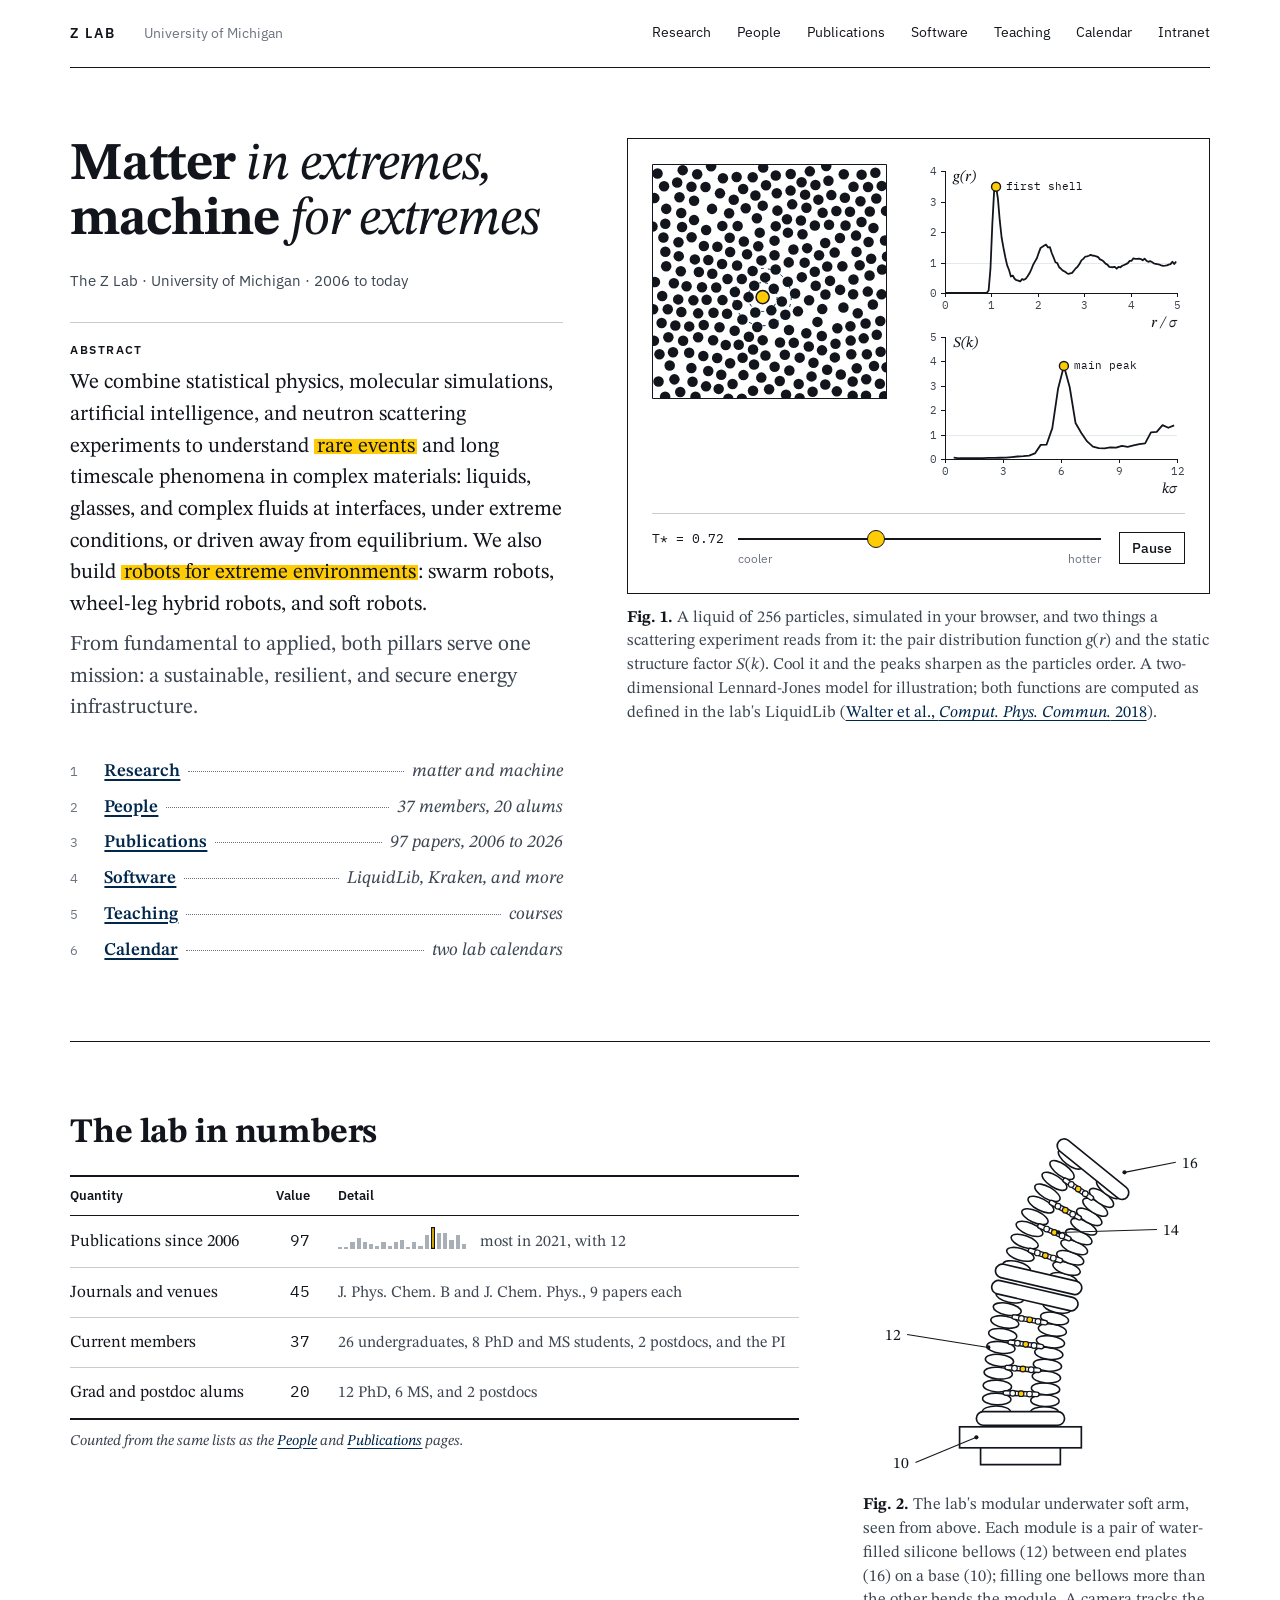
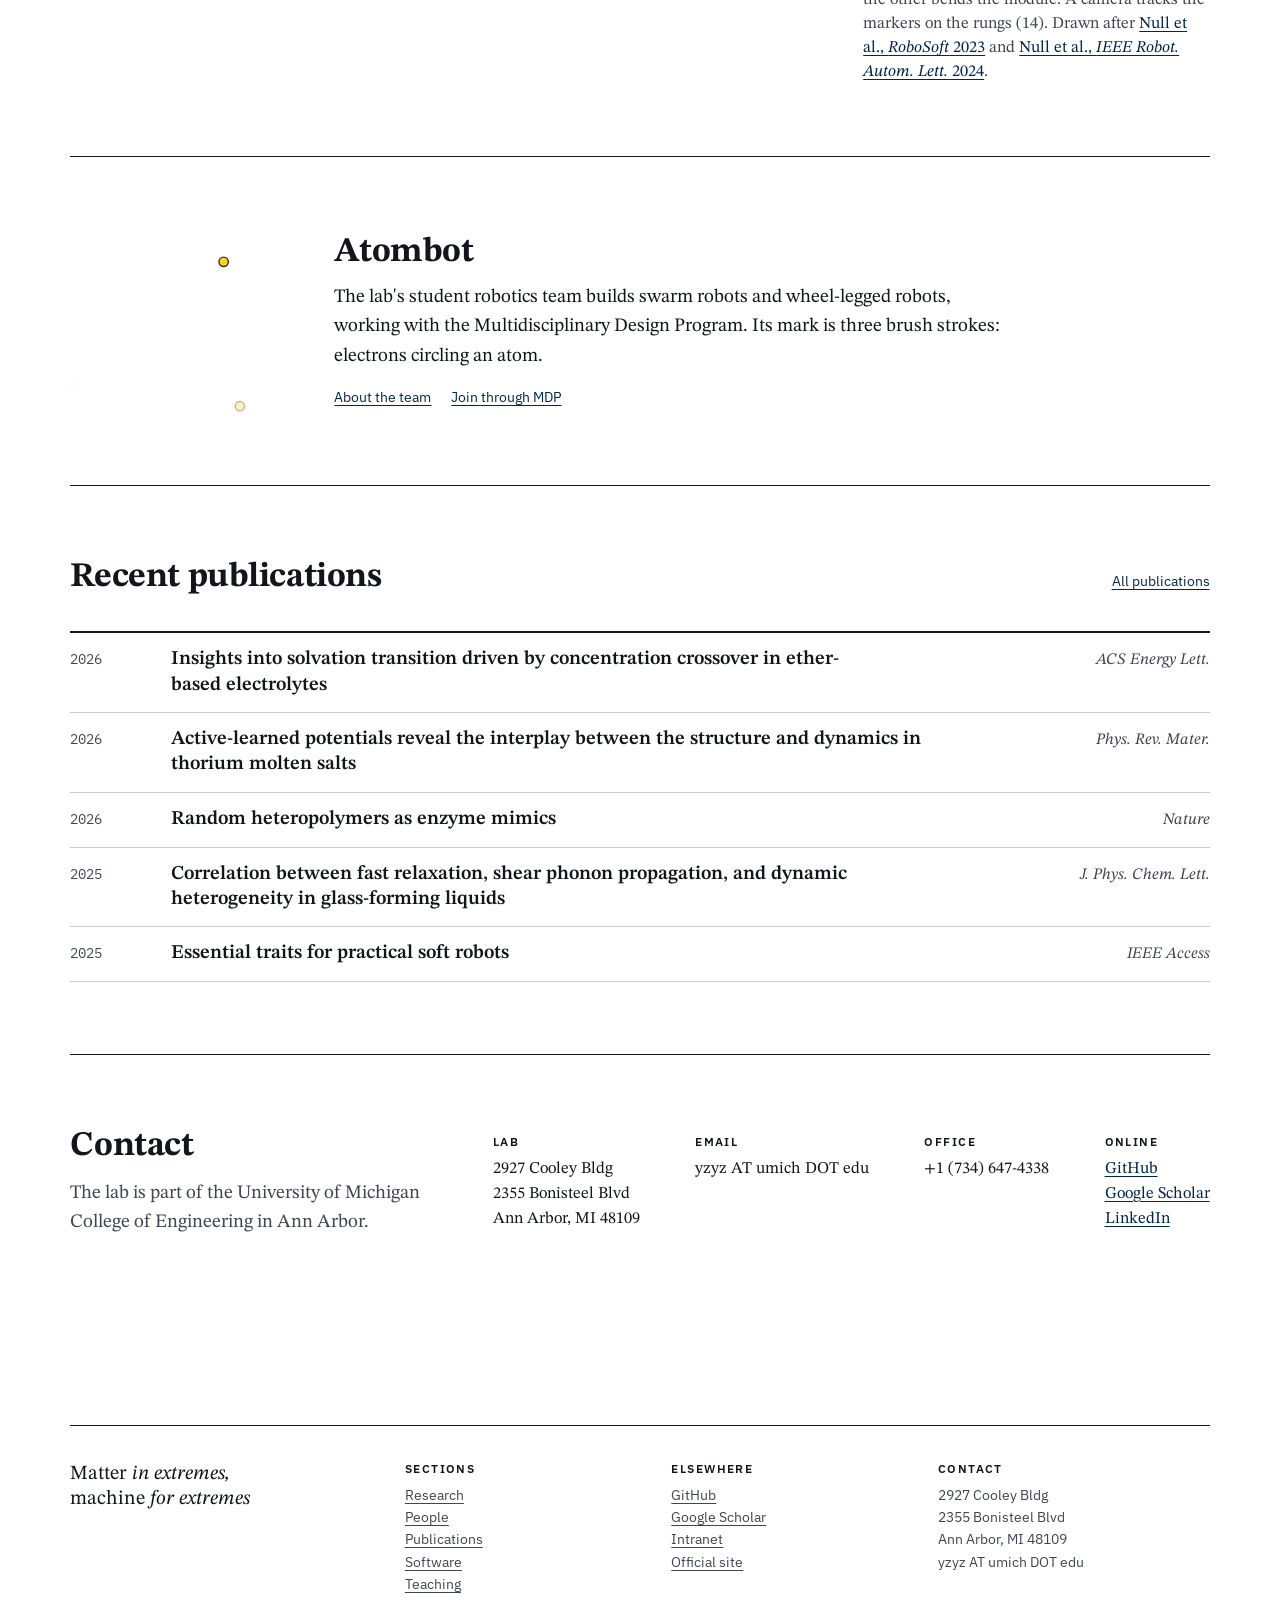
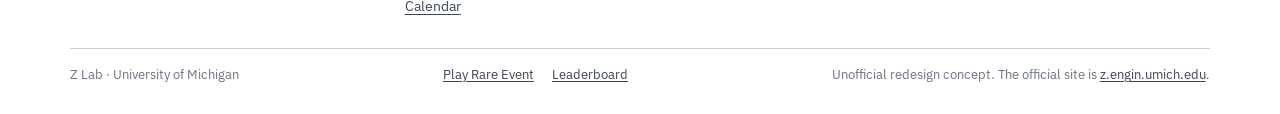
==== index.html @ d43e5973 "The Atombot mark paints itself in, on Home and in the Atombot section The mark is three brush stroke" ====
<!doctype html>
<html lang="en">
<head>
  <meta charset="utf-8">
  <meta name="viewport" content="width=device-width, initial-scale=1">
  <title>Z Lab | Matter and Machine | University of Michigan</title>
  <meta name="description" content="The Z Lab at the University of Michigan studies matter in extremes and builds machines for extremes: liquids, glasses, and complex fluids, neutron scattering, and robots for extreme environments.">
  <meta name="robots" content="noindex">
  <meta name="theme-color" content="#ffffff">
  <meta property="og:type" content="website">
  <meta property="og:title" content="Z Lab | Matter and Machine | University of Michigan">
  <meta property="og:description" content="The Z Lab at the University of Michigan studies matter in extremes and builds machines for extremes: liquids, glasses, and complex fluids, neutron scattering, and robots for extreme environments.">
  <link rel="icon" href="assets/img/favicon.svg" type="image/svg+xml">
  <link rel="preconnect" href="https://fonts.googleapis.com">
  <link rel="preconnect" href="https://fonts.gstatic.com" crossorigin>
  <link rel="stylesheet" href="https://fonts.googleapis.com/css2?family=IBM+Plex+Mono:wght@400;500&amp;family=IBM+Plex+Sans:wght@400;500;600&amp;family=STIX+Two+Text:ital,wght@0,400..700;1,400..700&amp;display=swap">
  <link rel="stylesheet" href="assets/css/style.css">
  <script src="assets/js/theme-init.js"></script>
</head>
<body>
  <a class="skip-link" href="#main">Skip to content</a>
  <header class="head" id="site-nav">
    <div class="sheet head-row">
      <a class="brand" href="index.html" aria-label="Z Lab home">Z LAB</a>
      <span class="head-org">University of Michigan</span>
      <button class="menu-toggle" type="button" aria-expanded="false" aria-controls="nav-links" aria-label="Open menu">Menu</button>
      <nav class="head-nav nav-links" id="nav-links" aria-label="Primary">
        <a href="research.html">Research</a>
        <a href="people.html">People</a>
        <a href="publications.html">Publications</a>
        <a href="code.html">Software</a>
        <a href="teaching.html">Teaching</a>
        <a href="calendar.html">Calendar</a>
        <a href="https://sites.google.com/view/zlabintranet/">Intranet</a>
      </nav>
    </div>
  </header>

  <main id="main">
    <div class="sheet front">
      <div class="front-text">
        <h1>Matter <i>in extremes,</i><br>machine <i>for extremes</i></h1>
        <p class="by">The Z Lab &middot; University of Michigan &middot; 2006 to today</p>
        <div class="abstract">
          <p class="label">Abstract</p>
          <p>We combine statistical physics, molecular simulations, artificial intelligence, and neutron scattering experiments to understand <mark>rare events</mark> and long timescale phenomena in complex materials: liquids, glasses, and complex fluids at interfaces, under extreme conditions, or driven away from equilibrium. We also build <mark>robots for extreme environments</mark>: swarm robots, wheel-leg hybrid robots, and soft robots.</p>
          <p class="abstract-more">From fundamental to applied, both pillars serve one mission: a sustainable, resilient, and secure energy infrastructure.</p>
        </div>
        <ol class="toc" aria-label="Sections">
          <li><span>1</span><a href="research.html">Research</a><i></i><em>matter and machine</em></li>
          <li><span>2</span><a href="people.html">People</a><i></i><em id="toc-people">the team</em></li>
          <li><span>3</span><a href="publications.html">Publications</a><i></i><em id="toc-pubs">2006 to today</em></li>
          <li><span>4</span><a href="code.html">Software</a><i></i><em>LiquidLib, Kraken, and more</em></li>
          <li><span>5</span><a href="teaching.html">Teaching</a><i></i><em>courses</em></li>
          <li><span>6</span><a href="calendar.html">Calendar</a><i></i><em>two lab calendars</em></li>
        </ol>
      </div>

      <figure class="front-fig" id="fig-liquid" data-liquid>
        <div class="plate">
          <canvas role="img" aria-label="A simulated liquid of 256 particles in a square box, beside two curves measured from it as it runs: the pair distribution function g(r), with a tall first peak near one particle diameter, and the static structure factor S(k), with its main peak near k sigma of 7."></canvas>
          <div class="fig-controls">
            <label class="range"><span data-temp-out>T* = 0.72</span><input type="range" data-temp min="0.25" max="1.5" step="0.01" value="0.72" aria-label="Temperature in reduced units"><span class="range-ends"><i>cooler</i><i>hotter</i></span></label>
            <button class="btn btn--small" type="button" data-play aria-pressed="true">Pause</button>
          </div>
        </div>
        <figcaption class="caption"><b>Fig. 1.</b> A liquid of 256 particles, simulated in your browser, and two things a scattering experiment reads from it: the pair distribution function <i>g</i>(<i>r</i>) and the static structure factor <i>S</i>(<i>k</i>). Cool it and the peaks sharpen as the particles order. A two-dimensional Lennard-Jones model for illustration; both functions are computed as defined in the lab's LiquidLib (<a href="https://doi.org/10.1016/j.cpc.2018.03.005">Walter et al., <cite>Comput. Phys. Commun.</cite> 2018</a>).</figcaption>
      </figure>
    </div>

    <section class="section sheet numbers" id="numbers">
      <div>
        <h2>The lab in numbers</h2>
        <table class="table">
          <thead><tr><th scope="col">Quantity</th><th scope="col" class="num">Value</th><th scope="col">Detail</th></tr></thead>
          <tbody id="numbers-body">
            <tr><td>Publications since 2006</td><td class="num">97</td><td></td></tr>
            <tr><td>Journals and venues</td><td class="num">45</td><td></td></tr>
            <tr><td>Current members</td><td class="num">37</td><td></td></tr>
            <tr><td>Grad and postdoc alums</td><td class="num">20</td><td></td></tr>
          </tbody>
        </table>
        <p class="table-note">Counted from the same lists as the <a href="people.html">People</a> and <a href="publications.html">Publications</a> pages.</p>
      </div>
      <figure>
        <svg class="drawing" viewBox="20 40 330 350" role="img" aria-label="Line drawing of a two-module soft robotic arm seen from above: a base plate, then two modules in line, each a pair of ridged bellows between end plates, joined by rungs that carry three small markers. The arm bends to the right."><rect x="112" y="338" width="116" height="20" fill="#fff" stroke="#12161c" stroke-width="1.6"/><path d="M132 358v16h76v-16" fill="none" stroke="#12161c" stroke-width="1.6"/><ellipse cx="147.1" cy="323.8" rx="13.5" ry="5.6" transform="rotate(0.7 147.1 323.8)" fill="#fff" stroke="#12161c" stroke-width="1.5"/><ellipse cx="147.4" cy="311.5" rx="13.5" ry="5.6" transform="rotate(2.0 147.4 311.5)" fill="#fff" stroke="#12161c" stroke-width="1.5"/><ellipse cx="148.0" cy="299.2" rx="13.5" ry="5.6" transform="rotate(3.3 148.0 299.2)" fill="#fff" stroke="#12161c" stroke-width="1.5"/><ellipse cx="148.8" cy="286.9" rx="13.5" ry="5.6" transform="rotate(4.6 148.8 286.9)" fill="#fff" stroke="#12161c" stroke-width="1.5"/><ellipse cx="150.0" cy="274.7" rx="13.5" ry="5.6" transform="rotate(5.9 150.0 274.7)" fill="#fff" stroke="#12161c" stroke-width="1.5"/><ellipse cx="151.4" cy="262.4" rx="13.5" ry="5.6" transform="rotate(7.2 151.4 262.4)" fill="#fff" stroke="#12161c" stroke-width="1.5"/><ellipse cx="153.1" cy="250.2" rx="13.5" ry="5.6" transform="rotate(8.5 153.1 250.2)" fill="#fff" stroke="#12161c" stroke-width="1.5"/><ellipse cx="155.1" cy="238.1" rx="13.5" ry="5.6" transform="rotate(9.8 155.1 238.1)" fill="#fff" stroke="#12161c" stroke-width="1.5"/><ellipse cx="157.4" cy="225.9" rx="13.5" ry="5.6" transform="rotate(11.1 157.4 225.9)" fill="#fff" stroke="#12161c" stroke-width="1.5"/><ellipse cx="159.9" cy="213.9" rx="13.5" ry="5.6" transform="rotate(12.4 159.9 213.9)" fill="#fff" stroke="#12161c" stroke-width="1.5"/><ellipse cx="193.0" cy="324.4" rx="13.5" ry="5.6" transform="rotate(0.7 193.0 324.4)" fill="#fff" stroke="#12161c" stroke-width="1.5"/><ellipse cx="193.3" cy="313.1" rx="13.5" ry="5.6" transform="rotate(2.0 193.3 313.1)" fill="#fff" stroke="#12161c" stroke-width="1.5"/><ellipse cx="193.9" cy="301.8" rx="13.5" ry="5.6" transform="rotate(3.3 193.9 301.8)" fill="#fff" stroke="#12161c" stroke-width="1.5"/><ellipse cx="194.7" cy="290.6" rx="13.5" ry="5.6" transform="rotate(4.6 194.7 290.6)" fill="#fff" stroke="#12161c" stroke-width="1.5"/><ellipse cx="195.7" cy="279.3" rx="13.5" ry="5.6" transform="rotate(5.9 195.7 279.3)" fill="#fff" stroke="#12161c" stroke-width="1.5"/><ellipse cx="197.0" cy="268.1" rx="13.5" ry="5.6" transform="rotate(7.2 197.0 268.1)" fill="#fff" stroke="#12161c" stroke-width="1.5"/><ellipse cx="198.6" cy="257.0" rx="13.5" ry="5.6" transform="rotate(8.5 198.6 257.0)" fill="#fff" stroke="#12161c" stroke-width="1.5"/><ellipse cx="200.4" cy="245.8" rx="13.5" ry="5.6" transform="rotate(9.8 200.4 245.8)" fill="#fff" stroke="#12161c" stroke-width="1.5"/><ellipse cx="202.5" cy="234.8" rx="13.5" ry="5.6" transform="rotate(11.1 202.5 234.8)" fill="#fff" stroke="#12161c" stroke-width="1.5"/><ellipse cx="204.8" cy="223.7" rx="13.5" ry="5.6" transform="rotate(12.4 204.8 223.7)" fill="#fff" stroke="#12161c" stroke-width="1.5"/><path d="M155.6 305.7L185.6 307.1" stroke="#12161c" stroke-width="5.5" stroke-linecap="round"/><path d="M155.6 305.7L185.6 307.1" stroke="#fff" stroke-width="2.9" stroke-linecap="round"/><circle cx="162.6" cy="306.0" r="2.7" fill="#fff" stroke="#12161c" stroke-width="1.1"/><circle cx="170.6" cy="306.4" r="2.7" fill="#ffcb05" stroke="#12161c" stroke-width="1.1"/><circle cx="178.6" cy="306.8" r="2.7" fill="#fff" stroke="#12161c" stroke-width="1.1"/><path d="M157.3 281.5L187.2 284.2" stroke="#12161c" stroke-width="5.5" stroke-linecap="round"/><path d="M157.3 281.5L187.2 284.2" stroke="#fff" stroke-width="2.9" stroke-linecap="round"/><circle cx="164.3" cy="282.1" r="2.7" fill="#fff" stroke="#12161c" stroke-width="1.1"/><circle cx="172.3" cy="282.9" r="2.7" fill="#ffcb05" stroke="#12161c" stroke-width="1.1"/><circle cx="180.2" cy="283.6" r="2.7" fill="#fff" stroke="#12161c" stroke-width="1.1"/><path d="M160.2 257.4L189.9 261.5" stroke="#12161c" stroke-width="5.5" stroke-linecap="round"/><path d="M160.2 257.4L189.9 261.5" stroke="#fff" stroke-width="2.9" stroke-linecap="round"/><circle cx="167.1" cy="258.3" r="2.7" fill="#fff" stroke="#12161c" stroke-width="1.1"/><circle cx="175.0" cy="259.4" r="2.7" fill="#ffcb05" stroke="#12161c" stroke-width="1.1"/><circle cx="182.9" cy="260.5" r="2.7" fill="#fff" stroke="#12161c" stroke-width="1.1"/><path d="M164.1 233.4L193.6 238.8" stroke="#12161c" stroke-width="5.5" stroke-linecap="round"/><path d="M164.1 233.4L193.6 238.8" stroke="#fff" stroke-width="2.9" stroke-linecap="round"/><circle cx="170.9" cy="234.7" r="2.7" fill="#fff" stroke="#12161c" stroke-width="1.1"/><circle cx="178.8" cy="236.1" r="2.7" fill="#ffcb05" stroke="#12161c" stroke-width="1.1"/><circle cx="186.7" cy="237.6" r="2.7" fill="#fff" stroke="#12161c" stroke-width="1.1"/><rect x="128.0" y="323.5" width="84" height="13" rx="6.5" transform="rotate(0.0 170.0 330.0)" fill="#fff" stroke="#12161c" stroke-width="1.6"/><rect x="141.7" y="206.5" width="84" height="13" rx="6.5" transform="rotate(13.0 183.7 213.0)" fill="#fff" stroke="#12161c" stroke-width="1.6"/><ellipse cx="166.4" cy="186.1" rx="13.5" ry="5.6" transform="rotate(14.3 166.4 186.1)" fill="#fff" stroke="#12161c" stroke-width="1.5"/><ellipse cx="169.9" cy="173.7" rx="13.5" ry="5.6" transform="rotate(16.9 169.9 173.7)" fill="#fff" stroke="#12161c" stroke-width="1.5"/><ellipse cx="174.0" cy="161.5" rx="13.5" ry="5.6" transform="rotate(19.5 174.0 161.5)" fill="#fff" stroke="#12161c" stroke-width="1.5"/><ellipse cx="178.6" cy="149.5" rx="13.5" ry="5.6" transform="rotate(22.1 178.6 149.5)" fill="#fff" stroke="#12161c" stroke-width="1.5"/><ellipse cx="183.8" cy="137.8" rx="13.5" ry="5.6" transform="rotate(24.7 183.8 137.8)" fill="#fff" stroke="#12161c" stroke-width="1.5"/><ellipse cx="189.5" cy="126.3" rx="13.5" ry="5.6" transform="rotate(27.3 189.5 126.3)" fill="#fff" stroke="#12161c" stroke-width="1.5"/><ellipse cx="195.7" cy="115.0" rx="13.5" ry="5.6" transform="rotate(29.9 195.7 115.0)" fill="#fff" stroke="#12161c" stroke-width="1.5"/><ellipse cx="202.4" cy="104.1" rx="13.5" ry="5.6" transform="rotate(32.5 202.4 104.1)" fill="#fff" stroke="#12161c" stroke-width="1.5"/><ellipse cx="209.6" cy="93.4" rx="13.5" ry="5.6" transform="rotate(35.1 209.6 93.4)" fill="#fff" stroke="#12161c" stroke-width="1.5"/><ellipse cx="217.3" cy="83.1" rx="13.5" ry="5.6" transform="rotate(37.7 217.3 83.1)" fill="#fff" stroke="#12161c" stroke-width="1.5"/><ellipse cx="211.0" cy="197.4" rx="13.5" ry="5.6" transform="rotate(14.3 211.0 197.4)" fill="#fff" stroke="#12161c" stroke-width="1.5"/><ellipse cx="213.9" cy="187.1" rx="13.5" ry="5.6" transform="rotate(16.9 213.9 187.1)" fill="#fff" stroke="#12161c" stroke-width="1.5"/><ellipse cx="217.4" cy="176.9" rx="13.5" ry="5.6" transform="rotate(19.5 217.4 176.9)" fill="#fff" stroke="#12161c" stroke-width="1.5"/><ellipse cx="221.2" cy="166.8" rx="13.5" ry="5.6" transform="rotate(22.1 221.2 166.8)" fill="#fff" stroke="#12161c" stroke-width="1.5"/><ellipse cx="225.6" cy="157.0" rx="13.5" ry="5.6" transform="rotate(24.7 225.6 157.0)" fill="#fff" stroke="#12161c" stroke-width="1.5"/><ellipse cx="230.3" cy="147.4" rx="13.5" ry="5.6" transform="rotate(27.3 230.3 147.4)" fill="#fff" stroke="#12161c" stroke-width="1.5"/><ellipse cx="235.5" cy="138.0" rx="13.5" ry="5.6" transform="rotate(29.9 235.5 138.0)" fill="#fff" stroke="#12161c" stroke-width="1.5"/><ellipse cx="241.2" cy="128.8" rx="13.5" ry="5.6" transform="rotate(32.5 241.2 128.8)" fill="#fff" stroke="#12161c" stroke-width="1.5"/><ellipse cx="247.2" cy="119.9" rx="13.5" ry="5.6" transform="rotate(35.1 247.2 119.9)" fill="#fff" stroke="#12161c" stroke-width="1.5"/><ellipse cx="253.7" cy="111.3" rx="13.5" ry="5.6" transform="rotate(37.7 253.7 111.3)" fill="#fff" stroke="#12161c" stroke-width="1.5"/><path d="M179.5 170.1L208.0 179.5" stroke="#12161c" stroke-width="5.5" stroke-linecap="round"/><path d="M179.5 170.1L208.0 179.5" stroke="#fff" stroke-width="2.9" stroke-linecap="round"/><circle cx="186.1" cy="172.3" r="2.7" fill="#fff" stroke="#12161c" stroke-width="1.1"/><circle cx="193.7" cy="174.8" r="2.7" fill="#ffcb05" stroke="#12161c" stroke-width="1.1"/><circle cx="201.3" cy="177.3" r="2.7" fill="#fff" stroke="#12161c" stroke-width="1.1"/><path d="M188.5 146.8L216.0 158.7" stroke="#12161c" stroke-width="5.5" stroke-linecap="round"/><path d="M188.5 146.8L216.0 158.7" stroke="#fff" stroke-width="2.9" stroke-linecap="round"/><circle cx="194.9" cy="149.6" r="2.7" fill="#fff" stroke="#12161c" stroke-width="1.1"/><circle cx="202.2" cy="152.8" r="2.7" fill="#ffcb05" stroke="#12161c" stroke-width="1.1"/><circle cx="209.6" cy="155.9" r="2.7" fill="#fff" stroke="#12161c" stroke-width="1.1"/><path d="M199.5 124.4L225.9 138.8" stroke="#12161c" stroke-width="5.5" stroke-linecap="round"/><path d="M199.5 124.4L225.9 138.8" stroke="#fff" stroke-width="2.9" stroke-linecap="round"/><circle cx="205.7" cy="127.8" r="2.7" fill="#fff" stroke="#12161c" stroke-width="1.1"/><circle cx="212.7" cy="131.6" r="2.7" fill="#ffcb05" stroke="#12161c" stroke-width="1.1"/><circle cx="219.7" cy="135.4" r="2.7" fill="#fff" stroke="#12161c" stroke-width="1.1"/><path d="M212.6 103.2L237.5 119.9" stroke="#12161c" stroke-width="5.5" stroke-linecap="round"/><path d="M212.6 103.2L237.5 119.9" stroke="#fff" stroke-width="2.9" stroke-linecap="round"/><circle cx="218.4" cy="107.1" r="2.7" fill="#fff" stroke="#12161c" stroke-width="1.1"/><circle cx="225.0" cy="111.5" r="2.7" fill="#ffcb05" stroke="#12161c" stroke-width="1.1"/><circle cx="231.7" cy="116.0" r="2.7" fill="#fff" stroke="#12161c" stroke-width="1.1"/><rect x="145.3" y="191.0" width="84" height="13" rx="6.5" transform="rotate(13.0 187.3 197.5)" fill="#fff" stroke="#12161c" stroke-width="1.6"/><rect x="197.1" y="86.1" width="84" height="13" rx="6.5" transform="rotate(39.0 239.1 92.6)" fill="#fff" stroke="#12161c" stroke-width="1.6"/><path d="M128.0 348.0L70 372" stroke="#12161c" stroke-width="1"/><circle cx="128.0" cy="348.0" r="2" fill="#12161c"/><text x="64" y="377" text-anchor="end">10</text><path d="M139.4 262.4L62 250" stroke="#12161c" stroke-width="1"/><circle cx="139.4" cy="262.4" r="2" fill="#12161c"/><text x="56" y="255" text-anchor="end">12</text><path d="M206.2 152.8L300 150" stroke="#12161c" stroke-width="1"/><circle cx="206.2" cy="152.8" r="2" fill="#12161c"/><text x="306" y="155" text-anchor="start">14</text><path d="M269.1 95.6L318 86" stroke="#12161c" stroke-width="1"/><circle cx="269.1" cy="95.6" r="2" fill="#12161c"/><text x="324" y="91" text-anchor="start">16</text></svg>
        <figcaption class="caption"><b>Fig. 2.</b> The lab's modular underwater soft arm, seen from above. Each module is a pair of water-filled silicone bellows (12) between end plates (16) on a base (10); filling one bellows more than the other bends the module. A camera tracks the markers on the rungs (14). Drawn after <a href="https://doi.org/10.1109/RoboSoft55895.2023.10122035">Null et al., <cite>RoboSoft</cite> 2023</a> and <a href="https://doi.org/10.1109/lra.2023.3333662">Null et al., <cite>IEEE Robot. Autom. Lett.</cite> 2024</a>.</figcaption>
      </figure>
    </section>

    <section class="section sheet team" aria-labelledby="home-atombot">
      <button class="atombot-mark" type="button" data-atombot aria-label="The Atombot mark. Play its animation again."><img src="assets/img/atombot-mark.webp" alt="" width="640" height="588"></button>
      <div class="team-text">
        <h2 id="home-atombot">Atombot</h2>
        <p>The lab's student robotics team builds swarm robots and wheel-legged robots, working with the Multidisciplinary Design Program. Its mark is three brush strokes: electrons circling an atom.</p>
        <p class="unit-links"><a href="research.html#atombot">About the team</a><a href="https://mdp.engin.umich.edu/research_teams/atombot-27/">Join through MDP</a></p>
      </div>
    </section>

    <section class="section sheet">
      <div class="section-head section-head--row">
        <h2>Recent publications</h2>
        <a href="publications.html">All publications</a>
      </div>
      <div class="pub-rows" id="recent-pubs">
        <noscript><p>See the full list on the <a href="publications.html">publications page</a>.</p></noscript>
      </div>
    </section>

    <section class="section sheet contact" id="contact">
      <div>
        <h2>Contact</h2>
        <p class="contact-lede">The lab is part of the University of Michigan College of Engineering in Ann Arbor.</p>
      </div>
      <dl class="contact-list">
        <div><dt>Lab</dt><dd>2927 Cooley Bldg<br>2355 Bonisteel Blvd<br>Ann Arbor, MI 48109</dd></div>
        <div><dt>Email</dt><dd>yzyz AT umich DOT edu</dd></div>
        <div><dt>Office</dt><dd>+1 (734) 647-4338</dd></div>
        <div><dt>Online</dt><dd><a href="https://github.com/Z-Laboratory">GitHub</a><br><a href="https://scholar.google.com/citations?user=OIf2HXwAAAAJ&amp;hl=en">Google Scholar</a><br><a href="https://www.linkedin.com/in/notnotyz/">LinkedIn</a></dd></div>
      </dl>
    </section>
  </main>

  <footer class="foot">
    <div class="sheet">
      <div class="foot-row">
        <p class="foot-title">Matter <i>in extremes,</i><br>machine <i>for extremes</i></p>
        <div>
          <h2>Sections</h2>
          <ul class="plain">
            <li><a href="research.html">Research</a></li>
            <li><a href="people.html">People</a></li>
            <li><a href="publications.html">Publications</a></li>
            <li><a href="code.html">Software</a></li>
            <li><a href="teaching.html">Teaching</a></li>
            <li><a href="calendar.html">Calendar</a></li>
          </ul>
        </div>
        <div>
          <h2>Elsewhere</h2>
          <ul class="plain">
            <li><a href="https://github.com/Z-Laboratory">GitHub</a></li>
            <li><a href="https://scholar.google.com/citations?user=OIf2HXwAAAAJ&amp;hl=en">Google Scholar</a></li>
            <li><a href="https://sites.google.com/view/zlabintranet/">Intranet</a></li>
            <li><a href="https://z.engin.umich.edu/">Official site</a></li>
          </ul>
        </div>
        <div>
          <h2>Contact</h2>
          <address>2927 Cooley Bldg<br>2355 Bonisteel Blvd<br>Ann Arbor, MI 48109<br>yzyz AT umich DOT edu</address>
        </div>
      </div>
      <div class="foot-note">
        <span>Z Lab &middot; University of Michigan</span>
        <span class="foot-game"><button type="button" data-game>Play Rare Event</button><button type="button" data-game="board">Leaderboard</button></span>
        <span>Unofficial redesign concept. The official site is <a href="https://z.engin.umich.edu/">z.engin.umich.edu</a>.</span>
      </div>
    </div>
  </footer>

  <script src="data/publications.js" defer></script>
  <script src="data/people.js" defer></script>
  <script src="assets/js/site.js" defer></script>
  <script src="assets/js/atombot-mark.js" defer></script>
  <script src="assets/js/liquid.js" defer></script>
  <script src="assets/js/home.js" defer></script>
</body>
</html>
---- assets/css/style.css ----
/* ==========================================================================
   Z Lab - Living Paper
   The site reads like a paper whose figures are alive. Plain CSS, no build step.

   The decisions, so nothing below is improvised:
     Color   White paper, ink, one hairline gray, Michigan blue for links, and
             maize used the way a highlighter is used: behind a few words, and
             as the one filled mark in a figure (always with an ink outline).
     Type    STIX Two Text for reading and headings (the typeface of physics
             journals), IBM Plex Sans for labels and controls, IBM Plex Mono
             for numbers and axes.
     Layout  One sheet, 1200px wide, on a 12-column grid. Numbered sections,
             numbered figures with captions, tables with three rules.
     Shape   No rounded boxes, no shadows, no cards. A figure sits in a plate
             with a single ink border. Rules do the separating.
     Motion  Only the figures move, and only because they are showing something.

   Sections:
     1. Tokens              5. Figures and charts
     2. Base                6. Publications
     3. Sheet, head, foot   7. Other pages
     4. Text and controls   8. Small screens, print
   ========================================================================== */

/* 1. Tokens --------------------------------------------------------------- */

:root {
  color-scheme: light;
  --paper: #ffffff;
  --ink: #12161c;
  --ink-2: #3d4652;
  --ink-3: #6b7480;
  --rule: #c9ccd1;
  --rule-soft: #e6e8eb;
  --blue: #00274c;
  --maize: #ffcb05;
  --wash: #f6f6f3;

  /* Figures: ink marks, a highlighter for the one being read, a faint mark for context. */
  --viz: #2b333d;
  --viz-hi: #ffcb05;
  --viz-ghost: #e3e5e8;
  --viz-quiet: #a9afb7;

  --serif: "STIX Two Text", "STIX Two", "Times New Roman", Times, serif;
  --sans: "IBM Plex Sans", ui-sans-serif, system-ui, -apple-system, "Segoe UI", Roboto, Arial, sans-serif;
  --mono: "IBM Plex Mono", ui-monospace, "SF Mono", Menlo, Consolas, monospace;

  --gutter: clamp(20px, 5.5vw, 120px);
  --sheet: 1200px;
  --head-h: 68px;
  --ease: cubic-bezier(0.2, 0.7, 0.2, 1);

  --fs-title: clamp(2.5rem, 1.5rem + 3.4vw, 3.9rem);
  --fs-h2: clamp(1.7rem, 1.35rem + 1.2vw, 2.15rem);
  --fs-h3: clamp(1.25rem, 1.15rem + 0.4vw, 1.4rem);
  --fs-lede: clamp(1.15rem, 1.05rem + 0.45vw, 1.32rem);
}

/* 2. Base ----------------------------------------------------------------- */

*,
*::before,
*::after {
  box-sizing: border-box;
}

html {
  -webkit-text-size-adjust: 100%;
  text-size-adjust: 100%;
  scroll-behavior: smooth;
  scroll-padding-top: calc(var(--head-h) + 20px);
  background: var(--paper);
}

body {
  margin: 0;
  min-height: 100vh;
  background: var(--paper);
  color: var(--ink);
  font-family: var(--serif);
  font-size: 1.1875rem;
  line-height: 1.55;
  -webkit-font-smoothing: antialiased;
  -moz-osx-font-smoothing: grayscale;
  text-rendering: optimizeLegibility;
}

h1,
h2,
h3,
h4,
p,
ul,
ol,
dl,
dd,
figure,
blockquote {
  margin: 0;
}

ul[class],
ol[class] {
  padding: 0;
  list-style: none;
}

img,
svg,
canvas,
video {
  display: block;
  max-width: 100%;
}

button,
input,
select {
  font: inherit;
  color: inherit;
}

button {
  cursor: pointer;
}

a {
  color: var(--blue);
  text-decoration: underline;
  text-decoration-thickness: 1px;
  text-underline-offset: 0.18em;
}

a:hover {
  text-decoration-thickness: 2px;
}

:focus-visible {
  outline: 2px solid var(--blue);
  outline-offset: 3px;
}

/* Subscripts and superscripts that do not push their line apart. */
sub,
sup {
  position: relative;
  font-size: 0.72em;
  line-height: 0;
  vertical-align: baseline;
}

sup {
  top: -0.45em;
}

sub {
  bottom: -0.22em;
}

::selection {
  background: var(--maize);
  color: var(--ink);
}

.visually-hidden {
  position: absolute;
  width: 1px;
  height: 1px;
  margin: -1px;
  overflow: hidden;
  clip-path: inset(50%);
  white-space: nowrap;
}

.skip-link {
  position: absolute;
  left: 12px;
  top: -60px;
  z-index: 100;
  padding: 10px 14px;
  background: var(--ink);
  color: var(--paper);
  font-family: var(--sans);
  font-size: 0.9rem;
}

.skip-link:focus {
  top: 12px;
}

.nowrap {
  white-space: nowrap;
}

/* The highlighter: a few words at most, never a whole paragraph. */
mark,
.hl {
  padding: 0 0.12em;
  background: linear-gradient(transparent 14%, var(--maize) 14%, var(--maize) 88%, transparent 88%);
  color: inherit;
}

/* 3. Sheet, running head, footer ----------------------------------------- */

.sheet {
  width: min(var(--sheet), 100% - 2 * var(--gutter));
  margin-inline: auto;
}

.head {
  position: sticky;
  top: 0;
  z-index: 40;
  background: var(--paper);
}

.head-row {
  display: flex;
  align-items: center;
  gap: 28px;
  height: var(--head-h);
  border-bottom: 1px solid var(--ink);
  font-family: var(--sans);
  font-size: 0.875rem;
}

.brand {
  font-weight: 600;
  letter-spacing: 0.14em;
  color: var(--ink);
  text-decoration: none;
  white-space: nowrap;
}

.head-org {
  color: var(--ink-3);
  white-space: nowrap;
}

.head-nav {
  display: flex;
  gap: 26px;
  margin-left: auto;
}

.head-nav a {
  padding-block: 4px;
  color: var(--ink);
  text-decoration: none;
  border-bottom: 2px solid transparent;
  white-space: nowrap;
}

.head-nav a:hover {
  border-bottom-color: var(--rule);
}

.head-nav a[aria-current="page"] {
  border-bottom-color: var(--maize);
  font-weight: 600;
}

.menu-toggle {
  display: none;
  margin-left: auto;
  padding: 7px 12px;
  border: 1px solid var(--ink);
  background: var(--paper);
  font-family: var(--sans);
  font-size: 0.875rem;
}

.foot {
  margin-top: clamp(72px, 9vw, 128px);
  font-family: var(--sans);
  font-size: 0.875rem;
  line-height: 1.6;
  color: var(--ink-2);
}

.foot-row {
  display: grid;
  grid-template-columns: 1.3fr 1fr 1fr 1.2fr;
  gap: 40px;
  padding-block: 36px 30px;
  border-top: 1px solid var(--ink);
}

.foot h2 {
  margin-bottom: 8px;
  font-family: var(--sans);
  font-size: 0.75rem;
  font-weight: 600;
  letter-spacing: 0.12em;
  text-transform: uppercase;
  color: var(--ink);
}

.foot a {
  color: var(--ink-2);
}

.foot address {
  font-style: normal;
}

.foot-title {
  font-family: var(--serif);
  font-size: 1.25rem;
  line-height: 1.25;
  color: var(--ink);
}

.foot-title i {
  font-weight: 400;
}

.foot-note {
  display: flex;
  flex-wrap: wrap;
  justify-content: space-between;
  gap: 8px 24px;
  padding-block: 16px 28px;
  border-top: 1px solid var(--rule);
  font-size: 0.8125rem;
  color: var(--ink-3);
}

.foot-note button {
  padding: 0;
  border: 0;
  background: none;
  color: var(--ink-2);
  text-decoration: underline;
  text-underline-offset: 0.18em;
}

.foot-game {
  display: inline-flex;
  gap: 18px;
}

/* 4. Text and controls ---------------------------------------------------- */

h1,
h2,
h3 {
  font-family: var(--serif);
  font-weight: 700;
  letter-spacing: -0.012em;
  text-wrap: balance;
}

h1 {
  font-size: var(--fs-title);
  line-height: 1.04;
  letter-spacing: -0.02em;
}

h1 i,
h2 i {
  font-weight: 400;
}

h2 {
  font-size: var(--fs-h2);
  line-height: 1.15;
}

h3 {
  font-size: var(--fs-h3);
  line-height: 1.25;
}

/* The number in front of a page or section title, like a section of a paper. */
.sec-no {
  margin-right: 0.45em;
  font-weight: 400;
  color: var(--ink-3);
  font-variant-numeric: lining-nums;
}

.label {
  font-family: var(--sans);
  font-size: 0.75rem;
  font-weight: 600;
  letter-spacing: 0.12em;
  text-transform: uppercase;
  color: var(--ink);
}

.lede {
  max-width: 34em;
  font-size: var(--fs-lede);
  line-height: 1.5;
  color: var(--ink);
}

.by {
  font-family: var(--sans);
  font-size: 0.9375rem;
  color: var(--ink-2);
}

.prose {
  max-width: 36em;
}

.prose > * + * {
  margin-top: 0.9em;
}

/* Title block at the top of a page. */
.title {
  padding-block: clamp(44px, 6vw, 76px) clamp(30px, 4vw, 44px);
}

.title .by {
  margin-top: 18px;
}

.title .lede {
  margin-top: 22px;
}

.section {
  padding-block: clamp(44px, 6vw, 72px);
  border-top: 1px solid var(--ink);
}

.section-head {
  margin-bottom: clamp(22px, 3vw, 34px);
}

.section-head p {
  max-width: 36em;
  margin-top: 10px;
  color: var(--ink-2);
}

/* Buttons are plain: a rule around a word. */
.btn {
  display: inline-flex;
  align-items: center;
  gap: 10px;
  padding: 9px 16px;
  border: 1px solid var(--ink);
  background: var(--paper);
  font-family: var(--sans);
  font-size: 0.9375rem;
  font-weight: 500;
  line-height: 1.3;
  color: var(--ink);
  text-decoration: none;
  white-space: nowrap;
  transition: background-color 0.15s var(--ease), color 0.15s var(--ease);
}

.btn:hover {
  background: var(--ink);
  color: var(--paper);
}

.btn--solid {
  background: var(--ink);
  color: var(--paper);
}

.btn--solid:hover {
  background: var(--blue);
}

.btn--small {
  padding: 6px 12px;
  font-size: 0.875rem;
}

.btn--ghost {
  /* kept for older markup: the plain button is already quiet */
  background: var(--paper);
}

/* A table set the way journals set them: three rules, no boxes. */
.table {
  width: 100%;
  border-collapse: collapse;
  border-top: 2px solid var(--ink);
  border-bottom: 2px solid var(--ink);
  font-size: 1.0625rem;
}

.table th {
  padding: 9px 0;
  border-bottom: 1px solid var(--ink);
  font-family: var(--sans);
  font-size: 0.8125rem;
  font-weight: 600;
  text-align: left;
}

.table td {
  padding: 11px 0;
  border-bottom: 1px solid var(--rule);
  vertical-align: baseline;
}

.table tr:last-child td {
  border-bottom: 0;
}

.table .num {
  padding-right: 28px;
  text-align: right;
  white-space: nowrap;
}

.table td.num {
  font-family: var(--mono);
  font-size: 1rem;
}

.table-note {
  margin-top: 10px;
  font-size: 0.9375rem;
  font-style: italic;
  color: var(--ink-2);
}

/* Search field, segmented choice, chips: the page's few controls. */
.search {
  position: relative;
  flex: 1 1 320px;
  max-width: 440px;
}

.search svg {
  position: absolute;
  left: 12px;
  top: 50%;
  width: 16px;
  height: 16px;
  margin-top: -8px;
  color: var(--ink-3);
  pointer-events: none;
}

.search input {
  width: 100%;
  height: 40px;
  padding: 0 12px 0 36px;
  border: 1px solid var(--ink);
  border-radius: 0;
  background: var(--paper);
  font-family: var(--sans);
  font-size: 0.9375rem;
  appearance: none;
}

.search input::placeholder {
  color: var(--ink-3);
}

.search input:focus {
  outline: 2px solid var(--blue);
  outline-offset: 2px;
}

.segmented {
  display: inline-flex;
  border: 1px solid var(--ink);
}

.segmented button,
.toggle-chip {
  height: 38px;
  padding: 0 14px;
  border: 0;
  border-radius: 0;
  background: var(--paper);
  font-family: var(--sans);
  font-size: 0.875rem;
  font-weight: 500;
  color: var(--ink);
  white-space: nowrap;
}

.segmented button + button {
  border-left: 1px solid var(--ink);
}

.segmented button[aria-pressed="true"],
.toggle-chip[aria-pressed="true"] {
  background: var(--ink);
  color: var(--paper);
}

.toggle-chip {
  height: 40px;
  border: 1px solid var(--ink);
}

.chip {
  display: inline-flex;
  align-items: center;
  padding: 3px 10px;
  border: 1px solid var(--rule);
  border-radius: 0;
  background: var(--paper);
  font-family: var(--sans);
  font-size: 0.8125rem;
  line-height: 1.4;
  color: var(--ink-2);
  text-decoration: none;
}

button.chip:hover,
a.chip:hover {
  border-color: var(--ink);
  color: var(--ink);
}

/* 5. Figures and charts --------------------------------------------------- */

/*
 * A figure is a plate with a single ink border, a number, and a caption that
 * says what is shown and which paper it comes from.
 */
.plate {
  padding: clamp(16px, 2vw, 24px);
  border: 1px solid var(--ink);
  background: var(--paper);
}

.caption {
  margin-top: 12px;
  font-size: 1.03rem;
  line-height: 1.45;
  color: var(--ink-2);
}

.caption b {
  font-weight: 700;
  color: var(--ink);
}

.caption cite {
  font-style: italic;
}

/* The figures are built from the data files by script; without it there is nothing to show. */
html:not(.js) .figs,
html:not(.js) .stat-viz {
  display: none;
}

.figs {
  display: grid;
  grid-template-columns: minmax(0, 1.75fr) minmax(0, 1fr);
  gap: clamp(28px, 4.4vw, 64px);
  margin-block: clamp(26px, 3.4vw, 40px);
}

.fig {
  display: flex;
  flex-direction: column;
  min-width: 0;
  padding-top: 14px;
  border-top: 2px solid var(--ink);
}

.fig-head {
  display: flex;
  justify-content: space-between;
  align-items: flex-start;
  gap: 16px;
}

.fig-title {
  font-family: var(--serif);
  font-size: 1.1875rem;
  font-weight: 700;
  line-height: 1.3;
  letter-spacing: 0;
}

.fig-title span {
  font-weight: 400;
}

.fig-sub {
  margin-top: 1px;
  font-size: 1rem;
  font-style: italic;
  line-height: 1.4;
  color: var(--ink-2);
}

.fig-action {
  flex: none;
  padding: 2px 0;
  border: 0;
  background: none;
  font-family: var(--sans);
  font-size: 0.8125rem;
  font-weight: 500;
  color: var(--blue);
  text-decoration: underline;
  text-underline-offset: 0.2em;
  white-space: nowrap;
}

.fig-foot {
  display: flex;
  flex-wrap: wrap;
  justify-content: space-between;
  align-items: flex-start;
  gap: 6px 20px;
  margin-top: auto;
  padding-top: 14px;
  font-family: var(--sans);
  font-size: 0.8125rem;
  line-height: 1.45;
  color: var(--ink-3);
}

.fig-hint {
  margin-left: auto;
  text-align: right;
}

.fig-table {
  min-width: 0;
}

.fig-table summary {
  width: fit-content;
  cursor: pointer;
  color: var(--ink-2);
  text-decoration: underline;
  text-underline-offset: 0.2em;
  list-style: none;
}

.fig-table summary::-webkit-details-marker {
  display: none;
}

.fig-table summary:hover {
  color: var(--ink);
}

.fig-table[open] {
  flex-basis: 100%;
}

/* Side by side, the two footers share a line until a table opens under one of them. */
.figs:has(.fig-table[open]) .fig-foot {
  margin-top: 0;
}

.fig-table table {
  width: 100%;
  max-width: 420px;
  margin-top: 12px;
  border-collapse: collapse;
  border-top: 2px solid var(--ink);
  border-bottom: 2px solid var(--ink);
  font-family: var(--serif);
  font-size: 0.98rem;
  font-variant-numeric: tabular-nums lining-nums;
  color: var(--ink);
}

.fig-table th,
.fig-table td {
  padding: 4px 0;
  border-bottom: 1px solid var(--rule-soft);
  font-weight: 400;
  text-align: right;
}

.fig-table tr:last-child > * {
  border-bottom: 0;
}

.fig-table th:first-child {
  padding-right: 16px;
  text-align: left;
}

.fig-table thead th {
  border-bottom: 1px solid var(--ink);
  font-family: var(--sans);
  font-size: 0.75rem;
  font-weight: 600;
}

/* Columns over time */
.cols {
  --plot-h: 300px; /* divides evenly by 3 and by 4, so every gridline lands on a whole pixel */
  position: relative;
  display: grid;
  grid-template-columns: auto minmax(0, 1fr);
  column-gap: 10px;
  margin-top: 30px;
}

.cols-ticks {
  position: relative;
  min-width: 1.3em;
  height: var(--plot-h);
  font-family: var(--mono);
  font-size: 0.72rem;
  font-variant-numeric: tabular-nums;
  line-height: 1;
  color: var(--ink-2);
}

.cols-ticks span {
  position: absolute;
  right: 0;
  bottom: calc(var(--v) / var(--top) * 100%);
  transform: translateY(50%);
}

.cols-plot {
  box-sizing: content-box;
  display: grid;
  grid-auto-flow: column;
  grid-auto-columns: minmax(0, 1fr);
  height: var(--plot-h);
  border-bottom: 1px solid var(--ink);
  background: repeating-linear-gradient(to bottom, var(--rule-soft) 0 1px, transparent 1px calc(100% / var(--steps)));
}

.col {
  position: relative;
  height: 100%;
  padding: 0;
  border: 0;
  border-radius: 0;
  background: none;
}

.col[aria-disabled="true"] {
  cursor: default;
}

.col-ghost,
.col-fill {
  position: absolute;
  left: 50%;
  bottom: 0;
  width: min(22px, 60%);
  transform: translateX(-50%);
  transition: height 0.5s var(--ease), background-color 0.15s var(--ease), opacity 0.15s var(--ease);
}

.col-ghost {
  height: calc(var(--total) / var(--top) * 100%);
  background: var(--viz-ghost);
}

.col-fill {
  height: calc(var(--n) / var(--top) * 100%);
  background: var(--viz);
}

/* The mark being read or chosen is highlighted: maize with an ink outline. */
.col:focus-visible .col-fill,
.col[aria-pressed="true"] .col-fill {
  background: var(--viz-hi);
  box-shadow: inset 0 0 0 1.5px var(--ink);
}

.cols-plot.has-pick .col:not([aria-pressed="true"]) .col-fill {
  opacity: 0.35;
}

/* Hover only where there is a pointer that hovers: a tap must not leave a column lit. */
@media (hover: hover) {
  .col:hover:not([aria-disabled="true"]) .col-fill {
    background: var(--viz-hi);
    box-shadow: inset 0 0 0 1.5px var(--ink);
    opacity: 1;
  }
}

.cols-plot.has-pick .col:focus-visible .col-fill {
  opacity: 1;
}

.col-label {
  position: absolute;
  left: 50%;
  bottom: calc(var(--n) / var(--top) * 100% + 7px);
  font-family: var(--mono);
  font-size: 0.75rem;
  font-variant-numeric: tabular-nums;
  line-height: 1;
  color: var(--ink);
  opacity: 0;
  transform: translateX(-50%);
  transition: bottom 0.5s var(--ease), opacity 0.2s var(--ease);
  pointer-events: none;
}

.col.is-peak .col-label,
.col[aria-pressed="true"] .col-label {
  opacity: 1;
}

/* The tooltip carries the number while a column is being read. */
.cols-plot.is-reading .col-label {
  opacity: 0;
}

.cols-axis {
  grid-column: 2;
  display: grid;
  grid-auto-flow: column;
  grid-auto-columns: minmax(0, 1fr);
  margin-top: 9px;
  font-family: var(--mono);
  font-size: 0.72rem;
  font-variant-numeric: tabular-nums;
  line-height: 1;
  color: var(--ink-2);
}

.cols-axis span {
  display: flex;
  justify-content: center;
  visibility: hidden;
  white-space: nowrap;
}

.cols-axis span.show {
  visibility: visible;
}

.cols-axis span.is-pick {
  color: var(--ink);
  font-weight: 500;
}

.fig-tip {
  position: absolute;
  z-index: 2;
  display: grid;
  gap: 2px;
  padding: 7px 10px;
  border: 1px solid var(--ink);
  background: var(--paper);
  line-height: 1.2;
  white-space: nowrap;
  transform: translate(-50%, -100%);
  pointer-events: none;
}

.fig-tip[hidden] {
  display: none;
}

.fig-tip b {
  font-family: var(--sans);
  font-size: 0.875rem;
  font-weight: 600;
  color: var(--ink);
}

.fig-tip span {
  font-family: var(--mono);
  font-size: 0.72rem;
  color: var(--ink-2);
}

/* Ranked bars: a name, a figure, and a thin bar per row */
.ranks {
  display: grid;
  margin: 16px 0 0;
}

.rank {
  display: grid;
  grid-template-columns: minmax(0, 1fr) auto;
  gap: 5px 14px;
  align-items: baseline;
  width: 100%;
  padding: 8px 0;
  border: 0;
  border-radius: 0;
  background: none;
  font-family: var(--serif);
  text-align: left;
}

.rank[aria-disabled="true"] {
  cursor: default;
}

.rank-name {
  font-size: 1.03rem;
  line-height: 1.3;
  color: var(--ink);
}

.rank-val {
  font-family: var(--mono);
  font-size: 0.8125rem;
  font-variant-numeric: tabular-nums;
  line-height: 1;
  color: var(--ink);
}

.rank-track {
  position: relative;
  grid-column: 1 / -1;
  height: 6px;
}

.rank-ghost,
.rank-fill {
  position: absolute;
  top: 0;
  left: 0;
  height: 100%;
  transition: width 0.5s var(--ease), background-color 0.15s var(--ease), opacity 0.15s var(--ease);
}

.rank-ghost {
  width: calc(var(--total) / var(--top) * 100%);
  background: var(--viz-ghost);
}

.rank-fill {
  width: calc(var(--n) / var(--top) * 100%);
  background: var(--viz);
}

.rank:focus-visible .rank-fill,
.rank[aria-pressed="true"] .rank-fill {
  background: var(--viz-hi);
  box-shadow: inset 0 0 0 1.5px var(--ink);
}

.rank[aria-disabled="true"] .rank-name,
.rank[aria-disabled="true"] .rank-val {
  color: var(--ink-3);
}

.ranks.has-pick .rank:not([aria-pressed="true"]) .rank-fill {
  opacity: 0.35;
}

@media (hover: hover) {
  button.rank:hover:not([aria-disabled="true"]) .rank-fill {
    background: var(--viz-hi);
    box-shadow: inset 0 0 0 1.5px var(--ink);
    opacity: 1;
  }
}

.ranks.has-pick .rank:focus-visible .rank-fill {
  opacity: 1;
}

/* Marks grow from the baseline once, in order, when a figure first appears. */
@media (prefers-reduced-motion: no-preference) {
  .js [data-reveal]:not(.is-in) .col-ghost,
  .js [data-reveal]:not(.is-in) .col-fill {
    height: 0;
  }

  .js [data-reveal]:not(.is-in) .rank-ghost,
  .js [data-reveal]:not(.is-in) .rank-fill {
    width: 0;
  }

  .js [data-reveal]:not(.is-in) .col-label {
    opacity: 0;
  }

  .figs:not(.is-settled) .col-ghost,
  .figs:not(.is-settled) .col-fill {
    transition-delay: calc(var(--i, 0) * 24ms);
  }

  .figs:not(.is-settled) .col-label {
    transition-delay: 0.75s;
  }

  .figs:not(.is-settled) .rank-ghost,
  .figs:not(.is-settled) .rank-fill {
    transition-delay: calc(var(--i, 0) * 60ms + 240ms);
  }
}

/* 6. Publications --------------------------------------------------------- */

.pub-tools {
  position: sticky;
  top: var(--head-h);
  z-index: 30;
  background: var(--paper);
}

.pub-tools-row {
  display: flex;
  flex-wrap: wrap;
  align-items: center;
  gap: 10px 12px;
  padding-block: 12px;
  border-bottom: 1px solid var(--rule);
}

.pub-count {
  margin-left: auto;
  font-family: var(--mono);
  font-size: 0.8125rem;
  color: var(--ink-2);
  white-space: nowrap;
}

.try {
  display: flex;
  flex-wrap: wrap;
  align-items: center;
  gap: 8px;
  margin-bottom: clamp(26px, 3.4vw, 40px);
}

.try-label {
  margin-right: 4px;
  font-family: var(--sans);
  font-size: 0.75rem;
  font-weight: 600;
  letter-spacing: 0.12em;
  text-transform: uppercase;
  color: var(--ink-2);
}

.pub-year {
  display: grid;
  grid-template-columns: 150px minmax(0, 1fr);
  column-gap: clamp(20px, 3vw, 48px);
  padding-block: 22px 8px;
  border-top: 1px solid var(--ink);
}

.pub-year-label {
  position: sticky;
  top: calc(var(--head-h) + var(--tools-h, 66px) + 14px);
  align-self: start;
  font-size: clamp(1.9rem, 1.5rem + 1.4vw, 2.5rem);
  font-weight: 700;
  line-height: 1;
  font-variant-numeric: lining-nums;
}

.pub-year-label small {
  display: block;
  margin-top: 8px;
  font-family: var(--sans);
  font-size: 0.75rem;
  font-weight: 500;
  letter-spacing: 0.08em;
  color: var(--ink-3);
}

.pub {
  display: grid;
  grid-template-columns: 46px minmax(0, 1fr);
  column-gap: 10px;
  padding-block: 0 20px;
}

.pub + .pub {
  padding-top: 20px;
  border-top: 1px solid var(--rule-soft);
}

.pub-num {
  padding-top: 0.42em;
  font-family: var(--mono);
  font-size: 0.75rem;
  color: var(--ink-3);
}

.pub-title {
  max-width: 44em;
  font-size: 1.28rem;
  font-weight: 600;
  line-height: 1.28;
  letter-spacing: -0.005em;
  text-wrap: pretty;
}

.pub-title a {
  color: var(--ink);
  text-decoration: none;
}

.pub-title a:hover {
  color: var(--blue);
  text-decoration: underline;
  text-decoration-thickness: 1px;
}

.pub-authors {
  max-width: 52em;
  margin-top: 5px;
  font-size: 1.03rem;
  line-height: 1.45;
  color: var(--ink-2);
}

.pub-authors b {
  font-weight: 700;
  color: var(--ink);
}

.pub-meta {
  display: flex;
  flex-wrap: wrap;
  align-items: baseline;
  gap: 2px 12px;
  margin-top: 4px;
  font-size: 1.03rem;
}

.pub-meta em {
  font-style: italic;
}

.pub-meta .ref {
  color: var(--ink-2);
  font-variant-numeric: lining-nums;
}

.pub-doi {
  font-family: var(--sans);
  font-size: 0.75rem;
  font-weight: 500;
  letter-spacing: 0.06em;
  color: var(--blue);
  white-space: nowrap;
}

.pub-also {
  margin-top: 4px;
  font-size: 0.98rem;
  font-style: italic;
  color: var(--ink-2);
}

.pub-highlights {
  margin-top: 8px;
  font-size: 0.98rem;
}

.pub-highlights summary {
  width: fit-content;
  cursor: pointer;
  font-family: var(--sans);
  font-size: 0.8125rem;
  font-weight: 500;
  color: var(--ink);
  list-style: none;
}

.pub-highlights summary::-webkit-details-marker {
  display: none;
}

.pub-highlights summary::before {
  content: "+";
  display: inline-block;
  width: 1.1em;
  font-family: var(--mono);
}

.pub-highlights[open] summary::before {
  content: "-";
}

.pub-highlights summary {
  background: linear-gradient(transparent 14%, var(--maize) 14%, var(--maize) 88%, transparent 88%);
  padding: 0 0.4em 0 0.2em;
}

.pub-highlights ul {
  margin: 8px 0 0;
  padding-left: 1.3em;
  color: var(--ink-2);
}

.pub-highlights li + li {
  margin-top: 3px;
}

.pub-empty {
  padding-block: 64px;
  border-top: 1px solid var(--ink);
  text-align: center;
}

.pub-empty p {
  margin-top: 16px;
}

.pub-footnote {
  margin-top: 26px;
  padding-top: 14px;
  border-top: 1px solid var(--ink);
  font-size: 0.9375rem;
  font-style: italic;
  color: var(--ink-2);
}

/* 6b. Home ----------------------------------------------------------------- */

/* The front page of the paper: title, abstract, contents on the left; Fig. 1 on the right. */
.front {
  display: grid;
  grid-template-columns: minmax(0, 520fr) minmax(0, 616fr);
  gap: clamp(32px, 5vw, 64px);
  align-items: start;
  padding-block: clamp(40px, 5.5vw, 70px) clamp(44px, 6vw, 72px);
}

/* The title is two lines, broken where it turns from matter to machine. Its size follows
   the column (the longer line is 8.9 times the font size) so neither line wraps. */
.front h1 {
  font-size: clamp(2.5rem, 4.15vw, 3.5rem);
}

.front .by {
  margin-top: 20px;
}

.abstract {
  margin-top: 30px;
  padding-top: 18px;
  border-top: 1px solid var(--rule);
}

.abstract p:not(.label) {
  margin-top: 8px;
  font-size: var(--fs-lede);
  line-height: 1.5;
}

.abstract .abstract-more {
  font-size: 1.06rem;
  color: var(--ink-2);
}

.toc {
  margin: 30px 0 0;
  font-size: 1.12rem;
}

.toc li {
  display: grid;
  grid-template-columns: 26px auto minmax(16px, 1fr) auto;
  gap: 8px;
  align-items: baseline;
  padding-block: 4px;
}

.toc span {
  font-family: var(--mono);
  font-size: 0.8125rem;
  color: var(--ink-3);
}

.toc a {
  font-weight: 600;
  text-decoration-thickness: 1.5px;
}

.toc i {
  border-bottom: 1px dotted var(--ink-3);
  transform: translateY(-4px);
}

.toc em {
  font-style: italic;
  color: var(--ink-2);
  white-space: nowrap;
}

.front-fig canvas {
  width: 100%;
  height: 336px;
}

.fig-controls {
  display: flex;
  align-items: center;
  gap: 18px;
  margin-top: 14px;
  padding-top: 14px;
  border-top: 1px solid var(--rule);
}

/* A slider: an ink line and a maize knob. */
.range {
  display: grid;
  grid-template-columns: auto minmax(0, 1fr);
  flex: 1;
  align-items: center;
  column-gap: 14px;
  font-family: var(--mono);
  font-size: 0.8125rem;
  white-space: nowrap;
}

.range input {
  width: 100%;
  height: 22px;
  margin: 0;
  background: none;
  appearance: none;
  -webkit-appearance: none;
  cursor: pointer;
}

/* Focus goes on the thumb, where the hand is, so the ring does not run over the end labels. */
.range input:focus-visible {
  outline: none;
}

.range input:focus-visible::-webkit-slider-thumb {
  outline: 2px solid var(--blue);
  outline-offset: 2px;
}

.range input:focus-visible::-moz-range-thumb {
  outline: 2px solid var(--blue);
  outline-offset: 2px;
}

.range input::-webkit-slider-runnable-track {
  height: 2px;
  background: var(--ink);
}

.range input::-moz-range-track {
  height: 2px;
  background: var(--ink);
}

.range input::-webkit-slider-thumb {
  width: 18px;
  height: 18px;
  margin-top: -8px;
  border: 1.6px solid var(--ink);
  border-radius: 50%;
  background: var(--maize);
  appearance: none;
  -webkit-appearance: none;
}

.range input::-moz-range-thumb {
  width: 15px;
  height: 15px;
  border: 1.6px solid var(--ink);
  border-radius: 50%;
  background: var(--maize);
}

.range-ends {
  grid-column: 2;
  display: flex;
  justify-content: space-between;
  font-family: var(--sans);
  font-size: 0.75rem;
  color: var(--ink-3);
}

.range-ends i {
  font-style: normal;
}

/* The numbers, set as a table, beside Fig. 2. */
.numbers {
  display: grid;
  grid-template-columns: minmax(0, 770fr) minmax(0, 366fr);
  gap: clamp(32px, 5vw, 64px);
  align-items: start;
}

.numbers h2 {
  margin-bottom: 22px;
}

.numbers td:first-child {
  padding-right: 24px;
  white-space: nowrap;
}

.numbers td:last-child {
  font-size: 1rem;
  color: var(--ink-2);
}

.spark {
  display: inline-flex;
  align-items: flex-end;
  gap: 2px;
  width: 128px;
  height: 22px;
  margin-right: 10px;
  vertical-align: -3px;
}

.spark i {
  flex: 1;
  background: var(--viz-quiet);
}

.spark i.is-peak {
  background: var(--viz-hi);
  box-shadow: inset 0 0 0 1.2px var(--ink);
}

/* A line drawing, in the manner of a patent figure. */
.drawing {
  width: 100%;
  height: auto;
}

.drawing text {
  font-family: var(--serif);
  font-size: 15px;
  fill: var(--ink);
}

.section-head--row {
  display: flex;
  justify-content: space-between;
  align-items: baseline;
  gap: 20px;
}

.section-head--row a {
  font-family: var(--sans);
  font-size: 0.875rem;
  white-space: nowrap;
}

.pub-rows {
  border-top: 2px solid var(--ink);
}

.pub-row {
  display: grid;
  grid-template-columns: 70px minmax(0, 1fr) minmax(0, 220px);
  column-gap: clamp(16px, 2.4vw, 32px);
  align-items: baseline;
  padding-block: 14px;
  border-bottom: 1px solid var(--rule);
  color: var(--ink);
  text-decoration: none;
}

.pub-row:hover .pub-row-title {
  color: var(--blue);
  text-decoration: underline;
  text-decoration-thickness: 1px;
}

.pub-row-year {
  font-family: var(--mono);
  font-size: 0.875rem;
  color: var(--ink-2);
}

.pub-row-title {
  font-size: 1.22rem;
  font-weight: 600;
  line-height: 1.3;
  text-wrap: pretty;
}

.pub-row-meta {
  font-size: 1rem;
  text-align: right;
  color: var(--ink-2);
}

.contact {
  display: grid;
  grid-template-columns: minmax(0, 1fr) minmax(0, 2fr);
  gap: clamp(28px, 5vw, 64px);
}

.contact-lede {
  max-width: 22em;
  margin-top: 12px;
  color: var(--ink-2);
}

.contact-list {
  display: grid;
  grid-template-columns: repeat(4, auto);
  justify-content: space-between;
  gap: 20px 32px;
  margin: 0;
  padding-top: 6px;
  font-size: 1.03rem;
  line-height: 1.5;
}

.contact-list dt {
  margin-bottom: 6px;
  font-family: var(--sans);
  font-size: 0.75rem;
  font-weight: 600;
  letter-spacing: 0.12em;
  text-transform: uppercase;
}

.contact-list dd {
  white-space: nowrap;
}

/* The Atombot mark, which paints itself in (assets/js/atombot-mark.js). A button, so it can be played again. */
.atombot-mark {
  display: block;
  width: 168px;
  aspect-ratio: 640 / 588;
  padding: 0;
  border: 0;
  background: none;
  cursor: pointer;
}

.atombot-mark img,
.atombot-mark canvas {
  display: block;
  width: 100%;
  height: 100%;
}

.atombot-note {
  margin-top: 4px;
  font-family: var(--sans);
  font-size: 0.8125rem;
  color: var(--ink-3);
}

.unit-text .atombot-mark {
  margin: 0 0 18px -6px;
}

/* Home: the student team, with its mark. */
.team {
  display: grid;
  grid-template-columns: auto minmax(0, 1fr);
  gap: clamp(28px, 5vw, 64px);
  align-items: center;
}

.team .atombot-mark {
  width: clamp(132px, 16vw, 200px);
}

.team-text {
  max-width: 36em;
}

.team-text h2 {
  margin-bottom: 10px;
}

.team-text .unit-links {
  margin-top: 16px;
}

/* 6c. Research ------------------------------------------------------------- */

/* Research opens the way a paper does: its statement beside a list of its figures. */
.lead {
  display: grid;
  grid-template-columns: minmax(0, 7fr) minmax(0, 5fr);
  gap: clamp(32px, 5vw, 64px);
  align-items: start;
}

.figlist .toc {
  margin-top: 10px;
  font-size: 1rem;
  counter-reset: figlist;
}

.figlist .toc li {
  grid-template-columns: 22px minmax(0, 1fr) auto;
  gap: 8px 14px;
  padding-block: 3px;
  counter-increment: figlist;
}

.figlist .toc span::before {
  content: counter(figlist);
}

.figlist .toc a {
  font-weight: 400;
  text-decoration-thickness: 1px;
}

.figlist-note {
  margin-top: 14px;
  font-family: var(--sans);
  font-size: 0.8125rem;
  line-height: 1.5;
  color: var(--ink-3);
}

/* The themes of a domain, as a short definition list in two columns. */
.themes {
  display: grid;
  grid-template-columns: repeat(2, minmax(0, 1fr));
  gap: 18px clamp(28px, 4.5vw, 64px);
  margin: 0 0 clamp(20px, 3vw, 36px);
  font-size: 1.06rem;
  line-height: 1.5;
}

.themes dt {
  font-weight: 700;
}

.themes dd {
  margin-top: 2px;
  color: var(--ink-2);
}

/* A unit: what the lab found, on the left, and a figure built from those papers, on the right. */
main {
  counter-reset: fig;
}

.unit {
  display: grid;
  grid-template-columns: minmax(0, 5fr) minmax(0, 7fr);
  gap: clamp(28px, 4.5vw, 64px);
  align-items: start;
  padding-block: clamp(30px, 4vw, 48px);
  border-top: 1px solid var(--rule);
}

.unit-text > * + * {
  margin-top: 0.8em;
}

.unit-text h3 {
  font-size: clamp(1.4rem, 1.2rem + 0.8vw, 1.75rem);
}

.unit-text cite {
  font-style: italic;
}

.unit-fig {
  counter-increment: fig;
  min-width: 0;
}

.unit-fig canvas {
  display: block;
  width: 100%;
  touch-action: pan-y;
}

.fig-no::before {
  content: "Fig. " counter(fig) ".";
}

.unit-fig--photo {
  counter-increment: none;
}

.unit-fig--photo img {
  width: 100%;
  height: auto;
  border: 1px solid var(--ink);
}

.unit-fig .fig-table {
  margin-top: 10px;
  font-family: var(--sans);
  font-size: 0.8125rem;
}

.unit-fig .fig-table table {
  max-width: 320px;
}

/* A table wider than a small phone scrolls inside its own box, not the page. */
.unit-fig .fig-table > div {
  overflow-x: auto;
}

.unit-links {
  display: flex;
  flex-wrap: wrap;
  gap: 4px 20px;
  font-family: var(--sans);
  font-size: 0.875rem;
}

/* Controls under a figure: a row of plain parts. */
.fig-controls {
  flex-wrap: wrap;
}

.fig-readout {
  display: flex;
  flex-wrap: wrap;
  gap: 4px 22px;
  font-family: var(--mono);
  font-size: 0.8125rem;
  color: var(--ink-2);
}

.fig-readout b {
  font-weight: 500;
  color: var(--ink);
}

/* What kind of figure this is: a re-plot, a model, or an illustration. */
.fig-kind {
  display: block;
  margin-top: 4px;
  font-family: var(--sans);
  font-size: 0.8125rem;
  color: var(--ink-3);
}

.overview img {
  width: 100%;
  height: auto;
  border: 1px solid var(--ink);
}

/* The few rules single figures need beyond the shared ones. ------------------- */

/* A second panel inside one plate follows a hairline, like the controls. */
.unit-fig .fig-panel {
  margin-top: 14px;
  padding-top: 14px;
  border-top: 1px solid var(--rule);
}

/* Where a figure has buttons, a slider, and a readout, the readout takes a line of its
   own and the slider keeps a usable length or drops to the next line. */
[data-fig="salt"] .fig-controls > .fig-readout,
[data-fig="clocks"] .fig-controls > .fig-readout,
[data-fig="charge"] .fig-controls > .fig-readout,
[data-fig="metal"] .fig-controls > .fig-readout,
[data-fig="flood"] .fig-readout {
  flex-basis: 100%;
}

[data-fig="salt"] .fig-controls > .range,
[data-fig="charge"] .fig-controls > .range {
  flex-basis: 240px;
}

[data-fig="flood"] .range {
  flex-basis: 220px;
}

[data-fig="clocks"] .range {
  flex: 1 1 250px;
}

/* Tables with long row labels or more than two columns need more room, and space between the columns. */
:is([data-fig="salt"], [data-fig="fragile"], [data-fig="clocks"], [data-fig="scale"]) .fig-table table {
  max-width: 460px;
}

[data-fig="charge"] .fig-table table {
  max-width: none;
}

[data-fig="charge"] .fig-table :is(th, td) + :is(th, td) {
  padding-left: 10px;
}

[data-fig="arm"] .fig-table tbody th[scope="row"] {
  white-space: nowrap;
}

[data-fig="soft"] .fig-table table {
  max-width: 400px;
}

[data-fig="arm"] .fig-table table {
  max-width: none;
}

:is([data-fig="arm"], [data-fig="soft"]) .fig-table :is(th, td) + :is(th, td) {
  padding-left: 10px;
}

:is([data-fig="arm"], [data-fig="soft"], [data-fig="clocks"]) .fig-table tbody th[colspan] {
  padding-top: 10px;
  font-family: var(--sans);
  font-size: 0.75rem;
  font-weight: 600;
}

/* Lose two, keep going: buttons tall enough for a finger, a quiet look for one that has
   nothing left to do, and on a phone the count on its own line. */
@media (max-width: 699px), (pointer: coarse) {
  [data-fig="swarm"] .btn--small {
    min-height: 36px;
  }
}

@media (max-width: 699px) {
  [data-fig="swarm"] .fig-readout {
    flex-basis: 100%;
  }
}

[data-fig="swarm"] .btn:disabled {
  border-color: var(--rule);
  background: var(--paper);
  color: var(--ink-3);
  cursor: default;
}

/* The wheel-leg robot: a 2D canvas for the floor, and the 3D drawing of the robot laid over it. */
.go2w-stage {
  position: relative;
}

.go2w-stage canvas[data-robot] {
  position: absolute;
  inset: 0;
  width: 100%;
  height: 100%;
  cursor: grab;
}

/* A still of the flip, shown until the live drawing is ready, and kept where WebGL is missing. */
.go2w-poster {
  position: absolute;
  inset: 0;
  z-index: 1;
  width: 100%;
  height: 100%;
  object-fit: contain;
  background: var(--paper);
}

.go2w-stage.is-live .go2w-poster {
  display: none;
}

.go2w-stage canvas[data-robot]:active {
  cursor: grabbing;
}

[data-fig="go2w"] .fig-controls > .range {
  flex: 1 1 200px;
}

[data-fig="go2w"] .fig-controls > .fig-readout,
[data-fig="go2w"] .fig-status {
  flex-basis: 100%;
}

[data-fig="go2w"] .fig-status:empty {
  display: none;
}

/* Be the controller: each group of controls takes a row of its own (the valves, the run,
   the readout, the status line). */
[data-fig="arm"] .fig-controls {
  flex-direction: column;
  align-items: stretch;
  gap: 12px;
}

/* The eight valves, set out like the arm seen from above: module 2 over module 1, left and right. */
.valves {
  display: grid;
  grid-template-columns: auto repeat(2, minmax(0, 1fr));
  gap: 8px 12px;
  align-items: center;
  max-width: 440px;
  font-family: var(--sans);
  font-size: 0.8125rem;
  color: var(--ink-2);
}

.valves-head {
  text-align: center;
}

.valves .segmented {
  display: flex;
}

.valves .segmented button {
  flex: 1;
  padding: 0 8px;
}

.valves button:disabled {
  color: var(--ink-3);
  cursor: default;
}

.fig-run {
  display: flex;
  flex-wrap: wrap;
  align-items: center;
  gap: 10px 12px;
  font-family: var(--sans);
  font-size: 0.8125rem;
  color: var(--ink-2);
}

.fig-run .btn {
  min-height: 38px;
}

.fig-run-pick {
  display: inline-flex;
  align-items: center;
  gap: 10px;
}

.fig-status {
  font-family: var(--sans);
  font-size: 0.875rem;
  line-height: 1.45;
  color: var(--ink-2);
}

/* 7. Other pages ---------------------------------------------------------- */

/* A line of links under a title: the page's own contents. */
.jump {
  display: flex;
  flex-wrap: wrap;
  gap: 4px 22px;
  margin-top: 22px;
  font-family: var(--sans);
  font-size: 0.875rem;
}

/* Entries: a name, what it is, and where to find it, one per row (Software, Teaching). */
.entries {
  border-top: 1px solid var(--ink);
}

.entry {
  display: grid;
  grid-template-columns: 330px minmax(0, 1fr) auto;
  column-gap: clamp(20px, 3vw, 48px);
  align-items: baseline;
  padding-block: 22px;
  border-bottom: 1px solid var(--rule);
}

.entry-name {
  font-size: 1.45rem;
  font-weight: 700;
  line-height: 1.2;
}

.entry-name small {
  font-size: 1rem;
  font-weight: 400;
  color: var(--ink-2);
}

.entry-kind {
  margin-top: 4px;
  font-family: var(--sans);
  font-size: 0.8125rem;
  color: var(--ink-3);
}

.entry-text {
  max-width: 34em;
}

.entry-text b {
  display: block;
  font-weight: 600;
}

.entry-text span {
  display: block;
  font-size: 1rem;
  color: var(--ink-2);
}

.entry-links {
  display: flex;
  flex-direction: column;
  align-items: flex-end;
  gap: 4px;
  font-family: var(--sans);
  font-size: 0.875rem;
  white-space: nowrap;
}

/* People */
.pi {
  display: grid;
  grid-template-columns: 260px minmax(0, 1fr);
  gap: clamp(24px, 4vw, 56px);
  align-items: start;
}

.pi-photo img {
  width: 100%;
  height: auto;
  aspect-ratio: 1;
  object-fit: cover;
  border: 1px solid var(--ink);
}

.pi-name {
  margin-top: 8px;
  font-size: clamp(2.1rem, 1.6rem + 1.6vw, 2.8rem);
  line-height: 1.05;
}

.pi-title {
  margin-top: 8px;
  font-size: 1.15rem;
  font-style: italic;
  color: var(--ink-2);
}

.pi-cols {
  display: grid;
  grid-template-columns: auto minmax(0, 1fr);
  gap: 20px clamp(28px, 4vw, 64px);
  margin-top: 26px;
  padding-top: 20px;
  border-top: 1px solid var(--rule);
  font-size: 1.03rem;
  line-height: 1.5;
}

.pi-roles {
  display: contents;
}

.pi-role h3 {
  margin-bottom: 6px;
  font-family: var(--sans);
  font-size: 0.75rem;
  font-weight: 600;
  letter-spacing: 0.12em;
  text-transform: uppercase;
}

.pi-role li,
.pi-role address,
.pi-role dd {
  font-style: normal;
  white-space: nowrap;
}

.pi-role dl {
  display: grid;
  grid-template-columns: auto 1fr;
  gap: 0 12px;
  margin: 0;
}

/* Contact runs under the two lists: the address, then how to reach the lab. */
.pi-contact {
  grid-column: 1 / -1;
  display: grid;
  grid-template-columns: auto auto;
  justify-content: start;
  column-gap: clamp(28px, 4vw, 64px);
  padding-top: 20px;
  border-top: 1px solid var(--rule);
}

.pi-contact h3 {
  grid-column: 1 / -1;
}

.pi-role dt {
  color: var(--ink-3);
}

.pi-links {
  display: flex;
  flex-wrap: wrap;
  gap: 4px 20px;
  margin-top: 24px;
  font-family: var(--sans);
  font-size: 0.875rem;
}

.group {
  padding-block: clamp(30px, 4vw, 44px) clamp(6px, 1vw, 12px);
  border-top: 1px solid var(--ink);
}

.group:first-child {
  border-top: 0;
  padding-top: 0;
}

.group-head {
  display: flex;
  align-items: baseline;
  gap: 12px;
  margin-bottom: 20px;
}

.group-count {
  font-family: var(--mono);
  font-size: 0.8125rem;
  color: var(--ink-3);
}

.roster {
  display: grid;
  grid-template-columns: repeat(6, minmax(0, 1fr));
  gap: 26px clamp(14px, 2vw, 28px);
}

.person-photo {
  aspect-ratio: 1;
  overflow: hidden;
  background: var(--wash);
}

.person-photo img {
  width: 100%;
  height: 100%;
  object-fit: cover;
}

.monogram {
  display: grid;
  place-items: center;
  width: 100%;
  height: 100%;
  border: 1px solid var(--rule);
  font-family: var(--serif);
  font-size: 1.9rem;
  font-style: italic;
  color: var(--ink-3);
}

.person figcaption {
  display: flex;
  justify-content: space-between;
  align-items: baseline;
  gap: 8px;
  margin-top: 8px;
}

.person-name {
  font-size: 1.03rem;
  line-height: 1.25;
}

.person-cv {
  font-family: var(--sans);
  font-size: 0.75rem;
  font-weight: 500;
  letter-spacing: 0.06em;
}

.alumni {
  width: 100%;
  border-collapse: collapse;
  border-top: 2px solid var(--ink);
  border-bottom: 2px solid var(--ink);
  font-size: 1.03rem;
  font-variant-numeric: lining-nums;
}

.alumni th {
  padding: 9px 20px 9px 0;
  border-bottom: 1px solid var(--ink);
  font-family: var(--sans);
  font-size: 0.8125rem;
  font-weight: 600;
  text-align: left;
  white-space: nowrap;
}

.alumni td {
  padding: 9px 20px 9px 0;
  border-bottom: 1px solid var(--rule-soft);
  vertical-align: baseline;
}

.alumni tr:last-child td {
  border-bottom: 0;
}

.alumni td:first-child {
  font-weight: 600;
  white-space: nowrap;
}

.alumni th:last-child,
.alumni td:last-child {
  padding-right: 0;
}

/* A list of names set as running text, the way acknowledgments are. */
.name-cloud {
  max-width: 60em;
  margin: 0;
  font-size: 1.08rem;
  line-height: 1.7;
}

.name-cloud li {
  display: inline;
}

.name-cloud li + li::before {
  content: ", ";
}

.name-cloud li:last-child::after {
  content: ".";
}

/* Calendar */
.cal + .cal {
  margin-top: clamp(36px, 5vw, 56px);
}

.cal h2 {
  margin-bottom: 16px;
}

.cal-frame {
  border: 1px solid var(--ink);
}

.cal-frame iframe {
  display: block;
  width: 100%;
  height: min(72vh, 680px);
  min-height: 460px;
  border: 0;
}

/* Not found */
.notfound {
  padding-block: clamp(72px, 12vw, 150px);
}

.notfound h1 {
  font-size: clamp(5rem, 3rem + 9vw, 9rem);
  line-height: 0.9;
  font-variant-numeric: lining-nums;
}

.notfound p {
  max-width: 30em;
  margin-top: 22px;
  font-size: var(--fs-lede);
}

.notfound-actions {
  display: flex;
  flex-wrap: wrap;
  gap: 10px;
  margin-top: 28px;
}

/* 8. Small screens, print ------------------------------------------------- */

@media (max-width: 1199px) {
  /* Narrower sheets: one fewer portrait per row so names stay on one line, and the PI's lists stack. */
  .roster {
    grid-template-columns: repeat(5, minmax(0, 1fr));
  }

  .pi-cols {
    grid-template-columns: minmax(0, 1fr);
  }
}

@media (max-width: 1099px) {
  /* Below this the journal names would wrap beside the year chart, so the figures stack. */
  .figs {
    grid-template-columns: minmax(0, 1fr);
  }

  /* Home and Research: the figures drop under the text they belong to. */
  .front,
  .numbers,
  .contact,
  .lead,
  .unit {
    grid-template-columns: minmax(0, 1fr);
  }

  .figlist {
    max-width: 36rem;
  }

  .front h1 {
    font-size: clamp(1.75rem, 9.7vw, 3.9rem);
  }

  .unit-text {
    max-width: 38em;
  }

  .numbers figure {
    max-width: 460px;
  }
}

@media (max-width: 959px) {
  .head-org {
    display: none;
  }

  .roster {
    grid-template-columns: repeat(4, minmax(0, 1fr));
  }

  .entry {
    grid-template-columns: minmax(0, 1fr);
    row-gap: 8px;
  }

  .entry-links {
    flex-direction: row;
    gap: 18px;
  }

  .pi {
    grid-template-columns: minmax(0, 1fr);
  }

  .pi-photo {
    max-width: 240px;
  }

  .menu-toggle {
    display: inline-flex;
  }

  .head-nav {
    position: absolute;
    left: 0;
    right: 0;
    top: var(--head-h);
    display: none;
    flex-direction: column;
    gap: 0;
    padding: 6px var(--gutter) 14px;
    border-bottom: 1px solid var(--ink);
    background: var(--paper);
  }

  .head.is-open .head-nav {
    display: flex;
  }

  .head-nav a {
    padding-block: 11px;
    border-bottom: 1px solid var(--rule-soft);
    font-size: 1rem;
  }

  .head-nav a[aria-current="page"] {
    border-bottom-color: var(--rule-soft);
    box-shadow: inset 3px 0 0 var(--maize);
    padding-left: 12px;
  }

  .foot-row {
    grid-template-columns: 1fr 1fr;
    gap: 28px 32px;
  }
}

@media (max-width: 699px) {
  body {
    font-size: 1.0625rem;
  }

  /* Home: the Atombot mark sits above its text on a phone. */
  .team {
    grid-template-columns: minmax(0, 1fr);
    gap: 18px;
  }

  .team .atombot-mark {
    width: 132px;
    margin-left: -5px;
  }

  .unit-text .atombot-mark {
    width: 136px;
  }

  .toc em {
    display: none;
  }

  .themes {
    grid-template-columns: minmax(0, 1fr);
  }

  .toc li {
    grid-template-columns: 26px auto;
  }

  .toc i {
    display: none;
  }

  .numbers td:first-child {
    white-space: normal;
  }

  .numbers .spark {
    display: flex;
    margin-bottom: 4px;
  }

  .pub-row {
    grid-template-columns: 56px minmax(0, 1fr);
  }

  .pub-row-meta {
    grid-column: 2;
    text-align: left;
  }

  .contact-list {
    grid-template-columns: repeat(2, auto);
    justify-content: start;
  }

  .fig-controls {
    flex-wrap: wrap;
  }

  .pi-contact {
    grid-template-columns: minmax(0, 1fr);
  }

  .pi-role li,
  .pi-role address,
  .pi-role dd {
    white-space: normal;
  }

  .roster {
    grid-template-columns: repeat(3, minmax(0, 1fr));
  }

  .alumni th:nth-child(3),
  .alumni td:nth-child(3) {
    display: none;
  }

  /* three columns have to share a phone's width: tighter gaps, and long names may wrap */
  .alumni {
    font-size: 0.9375rem;
  }

  .alumni th,
  .alumni td {
    padding-right: 12px;
  }

  .alumni td:first-child {
    white-space: normal;
  }

  .cols {
    --plot-h: 144px;
    column-gap: 8px;
  }

  .pub-year {
    grid-template-columns: minmax(0, 1fr);
    row-gap: 14px;
  }

  .pub-year-label {
    position: static;
    display: flex;
    align-items: baseline;
    gap: 12px;
  }

  .pub-year-label small {
    margin-top: 0;
  }

  .pub {
    grid-template-columns: 38px minmax(0, 1fr);
  }

  .pub-title {
    font-size: 1.15rem;
  }

  .pub-count {
    margin-left: 0;
    flex-basis: 100%;
  }

  .search {
    flex-basis: 100%;
    max-width: none;
  }
}

@media (max-width: 479px) {
  /* A three-way switch has to fit a 320 px screen. */
  .unit-fig .segmented button {
    padding-inline: 10px;
  }

  /* Small phones (down to 320 px): the contact blocks stack, and the numbers table gives its last column room. */
  .contact-list {
    grid-template-columns: minmax(0, 1fr);
  }

  .numbers td:first-child {
    padding-right: 12px;
  }

  .numbers td:last-child {
    font-size: 0.9375rem;
  }

  .numbers .spark {
    width: 100%;
    max-width: 128px;
  }

  .foot-row {
    grid-template-columns: 1fr;
  }

  .roster {
    grid-template-columns: repeat(2, minmax(0, 1fr));
  }
}

@media (prefers-reduced-motion: reduce) {
  html {
    scroll-behavior: auto;
  }

  *,
  *::before,
  *::after {
    animation-duration: 0.01ms !important;
    transition-duration: 0.01ms !important;
  }
}

@media print {
  .head,
  .foot-note button,
  .pub-tools,
  .figs,
  .try {
    display: none !important;
  }

  body {
    font-size: 11pt;
  }

  a {
    color: inherit;
    text-decoration: none;
  }
}
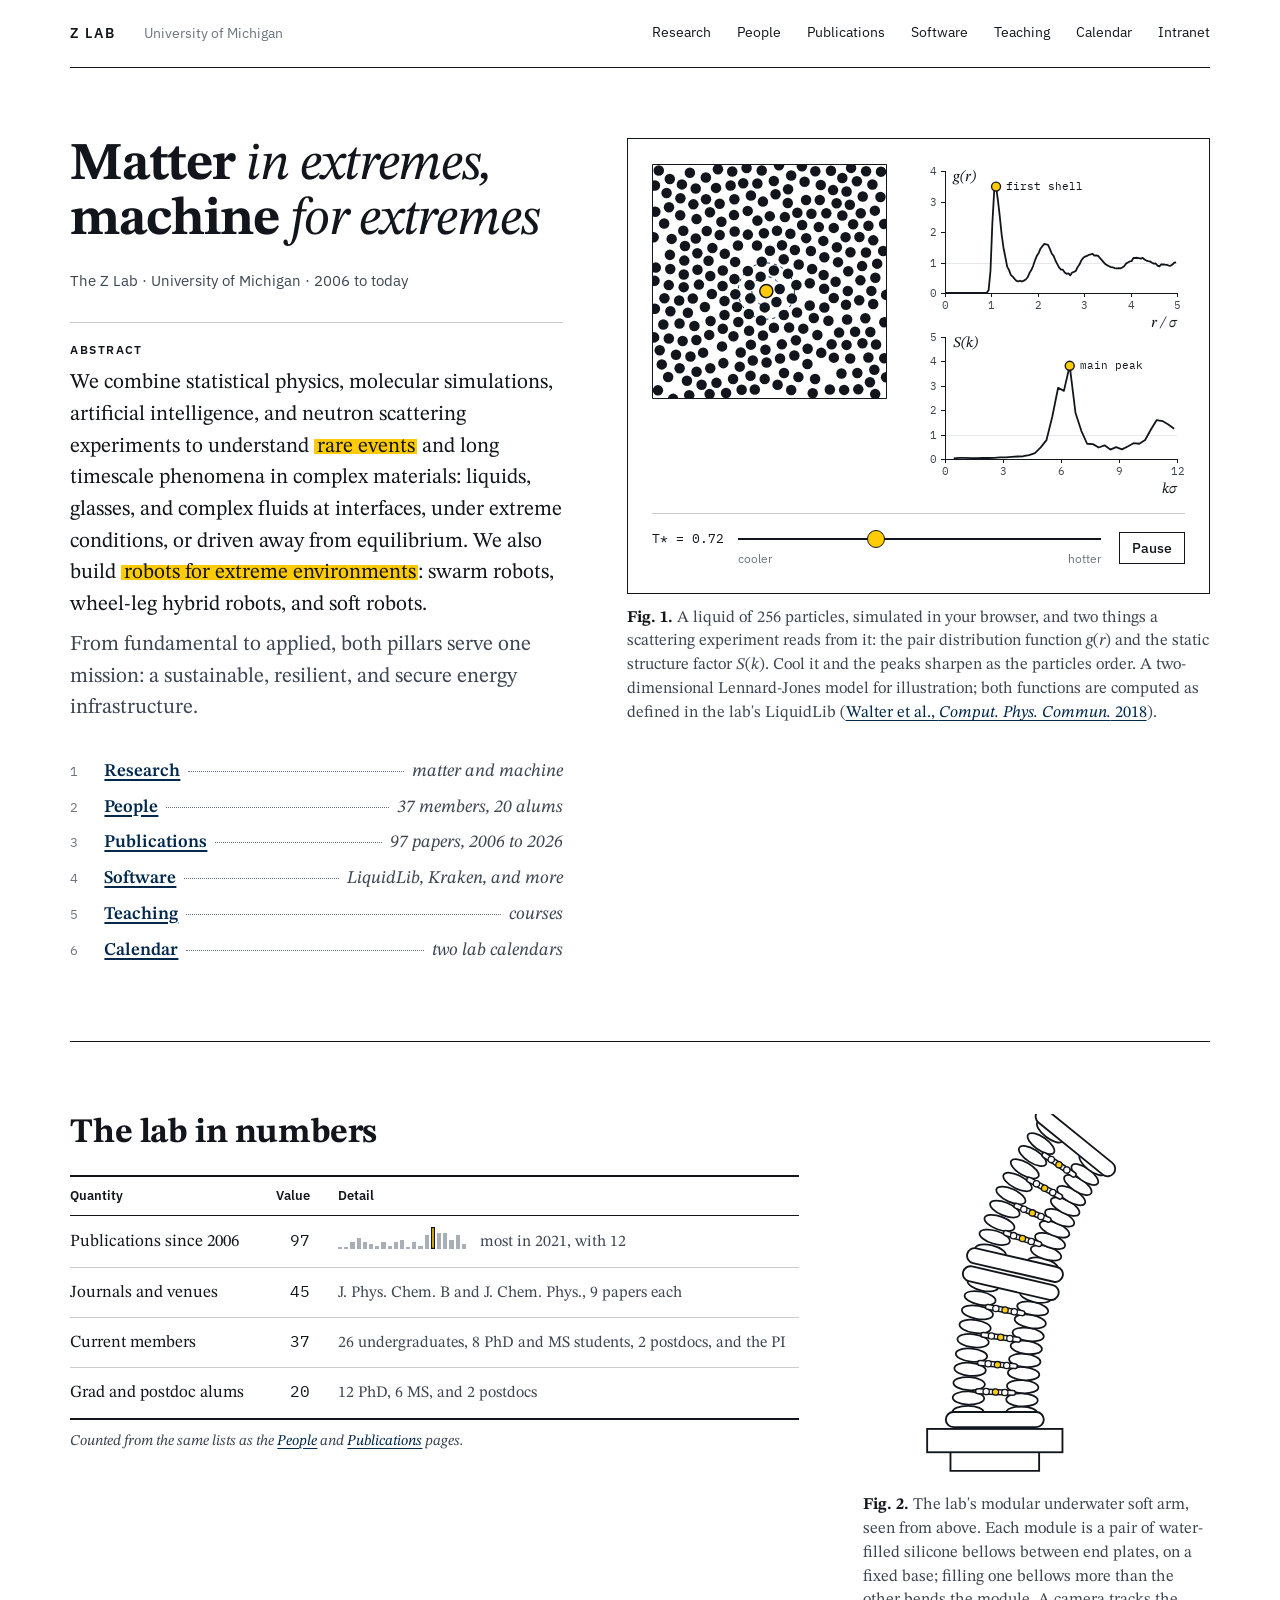
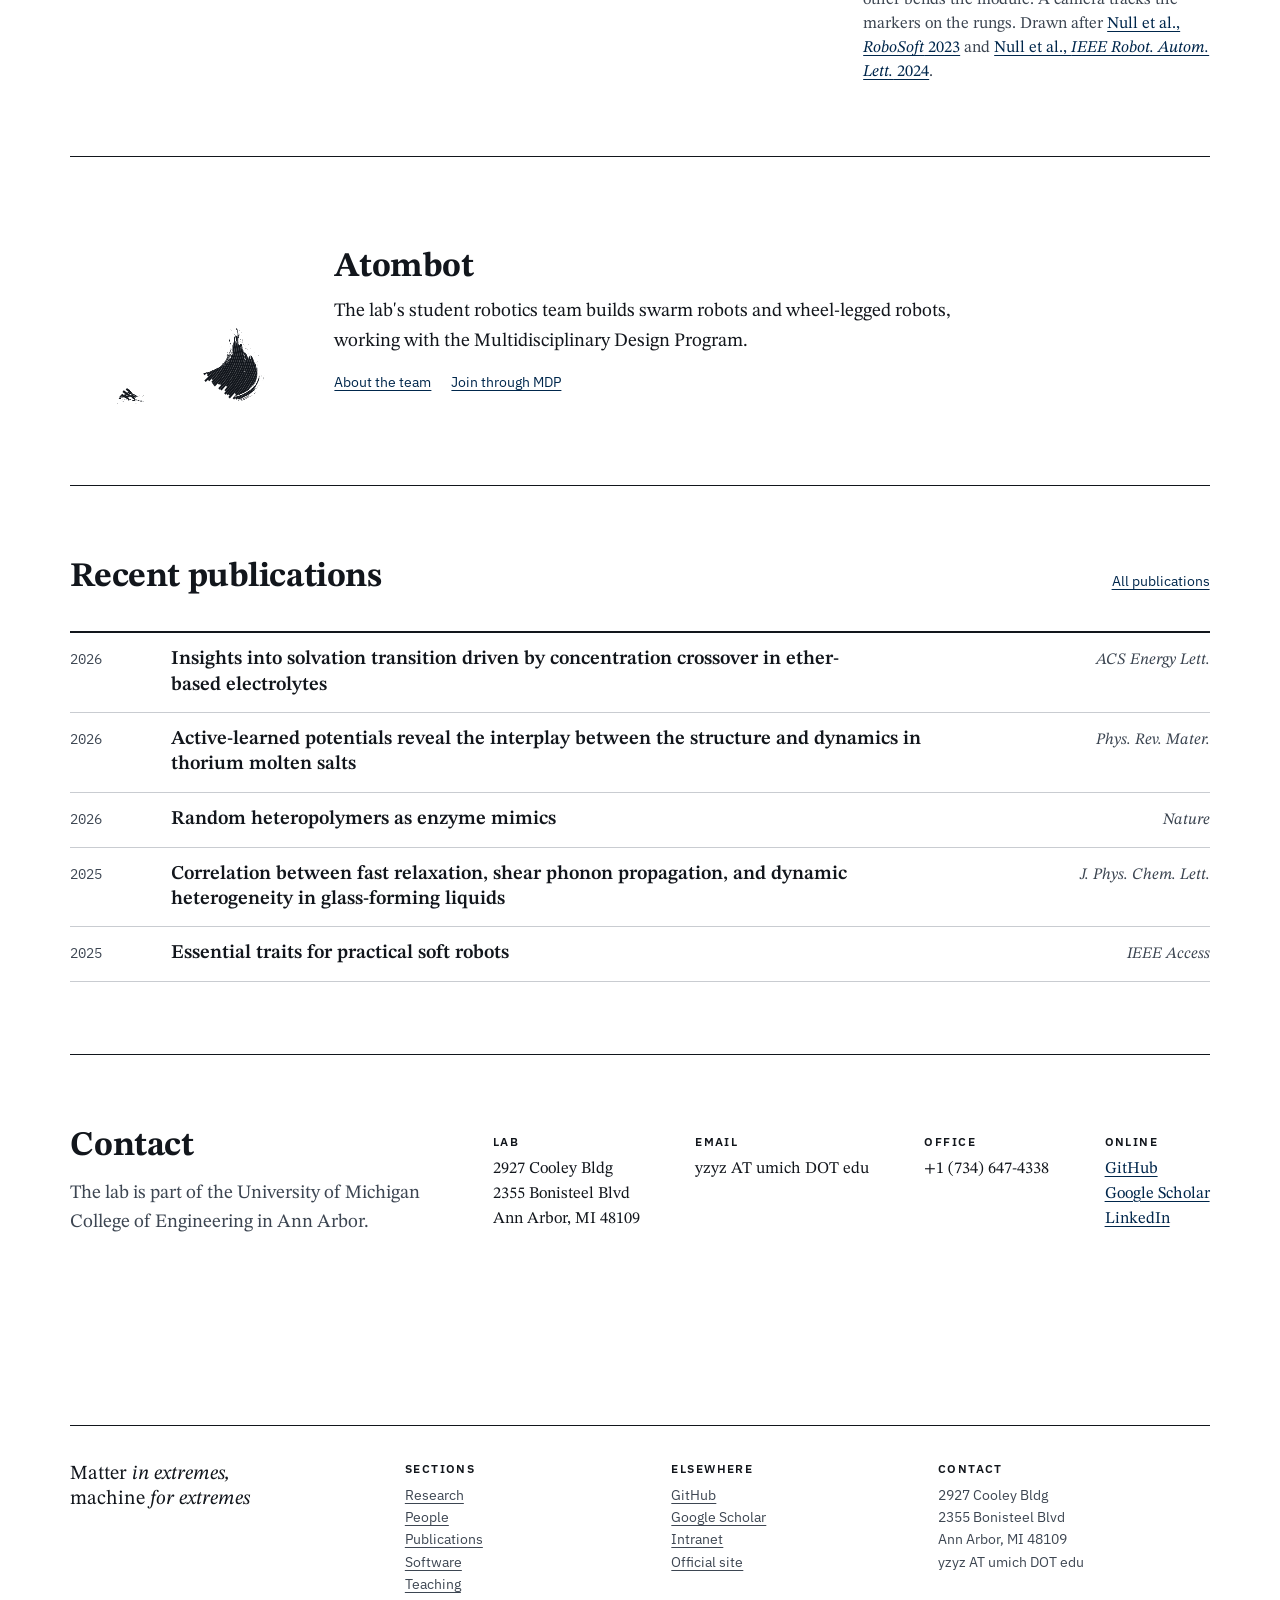
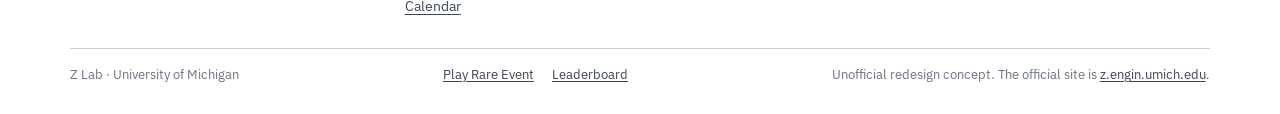
==== commit c77f6b8f: "Fix the Go2-W figure breaking for returning visitors; version every asset link A returning visitor's" ====
--- a/index.html
+++ b/index.html
@@ -14,8 +14,8 @@
   <link rel="preconnect" href="https://fonts.googleapis.com">
   <link rel="preconnect" href="https://fonts.gstatic.com" crossorigin>
   <link rel="stylesheet" href="https://fonts.googleapis.com/css2?family=IBM+Plex+Mono:wght@400;500&amp;family=IBM+Plex+Sans:wght@400;500;600&amp;family=STIX+Two+Text:ital,wght@0,400..700;1,400..700&amp;display=swap">
-  <link rel="stylesheet" href="assets/css/style.css">
-  <script src="assets/js/theme-init.js"></script>
+  <link rel="stylesheet" href="assets/css/style.css?v=a8a0072358">
+  <script src="assets/js/theme-init.js?v=a8a0072358"></script>
 </head>
 <body>
   <a class="skip-link" href="#main">Skip to content</a>
@@ -83,8 +83,8 @@
         <p class="table-note">Counted from the same lists as the <a href="people.html">People</a> and <a href="publications.html">Publications</a> pages.</p>
       </div>
       <figure>
-        <svg class="drawing" viewBox="20 40 330 350" role="img" aria-label="Line drawing of a two-module soft robotic arm seen from above: a base plate, then two modules in line, each a pair of ridged bellows between end plates, joined by rungs that carry three small markers. The arm bends to the right."><rect x="112" y="338" width="116" height="20" fill="#fff" stroke="#12161c" stroke-width="1.6"/><path d="M132 358v16h76v-16" fill="none" stroke="#12161c" stroke-width="1.6"/><ellipse cx="147.1" cy="323.8" rx="13.5" ry="5.6" transform="rotate(0.7 147.1 323.8)" fill="#fff" stroke="#12161c" stroke-width="1.5"/><ellipse cx="147.4" cy="311.5" rx="13.5" ry="5.6" transform="rotate(2.0 147.4 311.5)" fill="#fff" stroke="#12161c" stroke-width="1.5"/><ellipse cx="148.0" cy="299.2" rx="13.5" ry="5.6" transform="rotate(3.3 148.0 299.2)" fill="#fff" stroke="#12161c" stroke-width="1.5"/><ellipse cx="148.8" cy="286.9" rx="13.5" ry="5.6" transform="rotate(4.6 148.8 286.9)" fill="#fff" stroke="#12161c" stroke-width="1.5"/><ellipse cx="150.0" cy="274.7" rx="13.5" ry="5.6" transform="rotate(5.9 150.0 274.7)" fill="#fff" stroke="#12161c" stroke-width="1.5"/><ellipse cx="151.4" cy="262.4" rx="13.5" ry="5.6" transform="rotate(7.2 151.4 262.4)" fill="#fff" stroke="#12161c" stroke-width="1.5"/><ellipse cx="153.1" cy="250.2" rx="13.5" ry="5.6" transform="rotate(8.5 153.1 250.2)" fill="#fff" stroke="#12161c" stroke-width="1.5"/><ellipse cx="155.1" cy="238.1" rx="13.5" ry="5.6" transform="rotate(9.8 155.1 238.1)" fill="#fff" stroke="#12161c" stroke-width="1.5"/><ellipse cx="157.4" cy="225.9" rx="13.5" ry="5.6" transform="rotate(11.1 157.4 225.9)" fill="#fff" stroke="#12161c" stroke-width="1.5"/><ellipse cx="159.9" cy="213.9" rx="13.5" ry="5.6" transform="rotate(12.4 159.9 213.9)" fill="#fff" stroke="#12161c" stroke-width="1.5"/><ellipse cx="193.0" cy="324.4" rx="13.5" ry="5.6" transform="rotate(0.7 193.0 324.4)" fill="#fff" stroke="#12161c" stroke-width="1.5"/><ellipse cx="193.3" cy="313.1" rx="13.5" ry="5.6" transform="rotate(2.0 193.3 313.1)" fill="#fff" stroke="#12161c" stroke-width="1.5"/><ellipse cx="193.9" cy="301.8" rx="13.5" ry="5.6" transform="rotate(3.3 193.9 301.8)" fill="#fff" stroke="#12161c" stroke-width="1.5"/><ellipse cx="194.7" cy="290.6" rx="13.5" ry="5.6" transform="rotate(4.6 194.7 290.6)" fill="#fff" stroke="#12161c" stroke-width="1.5"/><ellipse cx="195.7" cy="279.3" rx="13.5" ry="5.6" transform="rotate(5.9 195.7 279.3)" fill="#fff" stroke="#12161c" stroke-width="1.5"/><ellipse cx="197.0" cy="268.1" rx="13.5" ry="5.6" transform="rotate(7.2 197.0 268.1)" fill="#fff" stroke="#12161c" stroke-width="1.5"/><ellipse cx="198.6" cy="257.0" rx="13.5" ry="5.6" transform="rotate(8.5 198.6 257.0)" fill="#fff" stroke="#12161c" stroke-width="1.5"/><ellipse cx="200.4" cy="245.8" rx="13.5" ry="5.6" transform="rotate(9.8 200.4 245.8)" fill="#fff" stroke="#12161c" stroke-width="1.5"/><ellipse cx="202.5" cy="234.8" rx="13.5" ry="5.6" transform="rotate(11.1 202.5 234.8)" fill="#fff" stroke="#12161c" stroke-width="1.5"/><ellipse cx="204.8" cy="223.7" rx="13.5" ry="5.6" transform="rotate(12.4 204.8 223.7)" fill="#fff" stroke="#12161c" stroke-width="1.5"/><path d="M155.6 305.7L185.6 307.1" stroke="#12161c" stroke-width="5.5" stroke-linecap="round"/><path d="M155.6 305.7L185.6 307.1" stroke="#fff" stroke-width="2.9" stroke-linecap="round"/><circle cx="162.6" cy="306.0" r="2.7" fill="#fff" stroke="#12161c" stroke-width="1.1"/><circle cx="170.6" cy="306.4" r="2.7" fill="#ffcb05" stroke="#12161c" stroke-width="1.1"/><circle cx="178.6" cy="306.8" r="2.7" fill="#fff" stroke="#12161c" stroke-width="1.1"/><path d="M157.3 281.5L187.2 284.2" stroke="#12161c" stroke-width="5.5" stroke-linecap="round"/><path d="M157.3 281.5L187.2 284.2" stroke="#fff" stroke-width="2.9" stroke-linecap="round"/><circle cx="164.3" cy="282.1" r="2.7" fill="#fff" stroke="#12161c" stroke-width="1.1"/><circle cx="172.3" cy="282.9" r="2.7" fill="#ffcb05" stroke="#12161c" stroke-width="1.1"/><circle cx="180.2" cy="283.6" r="2.7" fill="#fff" stroke="#12161c" stroke-width="1.1"/><path d="M160.2 257.4L189.9 261.5" stroke="#12161c" stroke-width="5.5" stroke-linecap="round"/><path d="M160.2 257.4L189.9 261.5" stroke="#fff" stroke-width="2.9" stroke-linecap="round"/><circle cx="167.1" cy="258.3" r="2.7" fill="#fff" stroke="#12161c" stroke-width="1.1"/><circle cx="175.0" cy="259.4" r="2.7" fill="#ffcb05" stroke="#12161c" stroke-width="1.1"/><circle cx="182.9" cy="260.5" r="2.7" fill="#fff" stroke="#12161c" stroke-width="1.1"/><path d="M164.1 233.4L193.6 238.8" stroke="#12161c" stroke-width="5.5" stroke-linecap="round"/><path d="M164.1 233.4L193.6 238.8" stroke="#fff" stroke-width="2.9" stroke-linecap="round"/><circle cx="170.9" cy="234.7" r="2.7" fill="#fff" stroke="#12161c" stroke-width="1.1"/><circle cx="178.8" cy="236.1" r="2.7" fill="#ffcb05" stroke="#12161c" stroke-width="1.1"/><circle cx="186.7" cy="237.6" r="2.7" fill="#fff" stroke="#12161c" stroke-width="1.1"/><rect x="128.0" y="323.5" width="84" height="13" rx="6.5" transform="rotate(0.0 170.0 330.0)" fill="#fff" stroke="#12161c" stroke-width="1.6"/><rect x="141.7" y="206.5" width="84" height="13" rx="6.5" transform="rotate(13.0 183.7 213.0)" fill="#fff" stroke="#12161c" stroke-width="1.6"/><ellipse cx="166.4" cy="186.1" rx="13.5" ry="5.6" transform="rotate(14.3 166.4 186.1)" fill="#fff" stroke="#12161c" stroke-width="1.5"/><ellipse cx="169.9" cy="173.7" rx="13.5" ry="5.6" transform="rotate(16.9 169.9 173.7)" fill="#fff" stroke="#12161c" stroke-width="1.5"/><ellipse cx="174.0" cy="161.5" rx="13.5" ry="5.6" transform="rotate(19.5 174.0 161.5)" fill="#fff" stroke="#12161c" stroke-width="1.5"/><ellipse cx="178.6" cy="149.5" rx="13.5" ry="5.6" transform="rotate(22.1 178.6 149.5)" fill="#fff" stroke="#12161c" stroke-width="1.5"/><ellipse cx="183.8" cy="137.8" rx="13.5" ry="5.6" transform="rotate(24.7 183.8 137.8)" fill="#fff" stroke="#12161c" stroke-width="1.5"/><ellipse cx="189.5" cy="126.3" rx="13.5" ry="5.6" transform="rotate(27.3 189.5 126.3)" fill="#fff" stroke="#12161c" stroke-width="1.5"/><ellipse cx="195.7" cy="115.0" rx="13.5" ry="5.6" transform="rotate(29.9 195.7 115.0)" fill="#fff" stroke="#12161c" stroke-width="1.5"/><ellipse cx="202.4" cy="104.1" rx="13.5" ry="5.6" transform="rotate(32.5 202.4 104.1)" fill="#fff" stroke="#12161c" stroke-width="1.5"/><ellipse cx="209.6" cy="93.4" rx="13.5" ry="5.6" transform="rotate(35.1 209.6 93.4)" fill="#fff" stroke="#12161c" stroke-width="1.5"/><ellipse cx="217.3" cy="83.1" rx="13.5" ry="5.6" transform="rotate(37.7 217.3 83.1)" fill="#fff" stroke="#12161c" stroke-width="1.5"/><ellipse cx="211.0" cy="197.4" rx="13.5" ry="5.6" transform="rotate(14.3 211.0 197.4)" fill="#fff" stroke="#12161c" stroke-width="1.5"/><ellipse cx="213.9" cy="187.1" rx="13.5" ry="5.6" transform="rotate(16.9 213.9 187.1)" fill="#fff" stroke="#12161c" stroke-width="1.5"/><ellipse cx="217.4" cy="176.9" rx="13.5" ry="5.6" transform="rotate(19.5 217.4 176.9)" fill="#fff" stroke="#12161c" stroke-width="1.5"/><ellipse cx="221.2" cy="166.8" rx="13.5" ry="5.6" transform="rotate(22.1 221.2 166.8)" fill="#fff" stroke="#12161c" stroke-width="1.5"/><ellipse cx="225.6" cy="157.0" rx="13.5" ry="5.6" transform="rotate(24.7 225.6 157.0)" fill="#fff" stroke="#12161c" stroke-width="1.5"/><ellipse cx="230.3" cy="147.4" rx="13.5" ry="5.6" transform="rotate(27.3 230.3 147.4)" fill="#fff" stroke="#12161c" stroke-width="1.5"/><ellipse cx="235.5" cy="138.0" rx="13.5" ry="5.6" transform="rotate(29.9 235.5 138.0)" fill="#fff" stroke="#12161c" stroke-width="1.5"/><ellipse cx="241.2" cy="128.8" rx="13.5" ry="5.6" transform="rotate(32.5 241.2 128.8)" fill="#fff" stroke="#12161c" stroke-width="1.5"/><ellipse cx="247.2" cy="119.9" rx="13.5" ry="5.6" transform="rotate(35.1 247.2 119.9)" fill="#fff" stroke="#12161c" stroke-width="1.5"/><ellipse cx="253.7" cy="111.3" rx="13.5" ry="5.6" transform="rotate(37.7 253.7 111.3)" fill="#fff" stroke="#12161c" stroke-width="1.5"/><path d="M179.5 170.1L208.0 179.5" stroke="#12161c" stroke-width="5.5" stroke-linecap="round"/><path d="M179.5 170.1L208.0 179.5" stroke="#fff" stroke-width="2.9" stroke-linecap="round"/><circle cx="186.1" cy="172.3" r="2.7" fill="#fff" stroke="#12161c" stroke-width="1.1"/><circle cx="193.7" cy="174.8" r="2.7" fill="#ffcb05" stroke="#12161c" stroke-width="1.1"/><circle cx="201.3" cy="177.3" r="2.7" fill="#fff" stroke="#12161c" stroke-width="1.1"/><path d="M188.5 146.8L216.0 158.7" stroke="#12161c" stroke-width="5.5" stroke-linecap="round"/><path d="M188.5 146.8L216.0 158.7" stroke="#fff" stroke-width="2.9" stroke-linecap="round"/><circle cx="194.9" cy="149.6" r="2.7" fill="#fff" stroke="#12161c" stroke-width="1.1"/><circle cx="202.2" cy="152.8" r="2.7" fill="#ffcb05" stroke="#12161c" stroke-width="1.1"/><circle cx="209.6" cy="155.9" r="2.7" fill="#fff" stroke="#12161c" stroke-width="1.1"/><path d="M199.5 124.4L225.9 138.8" stroke="#12161c" stroke-width="5.5" stroke-linecap="round"/><path d="M199.5 124.4L225.9 138.8" stroke="#fff" stroke-width="2.9" stroke-linecap="round"/><circle cx="205.7" cy="127.8" r="2.7" fill="#fff" stroke="#12161c" stroke-width="1.1"/><circle cx="212.7" cy="131.6" r="2.7" fill="#ffcb05" stroke="#12161c" stroke-width="1.1"/><circle cx="219.7" cy="135.4" r="2.7" fill="#fff" stroke="#12161c" stroke-width="1.1"/><path d="M212.6 103.2L237.5 119.9" stroke="#12161c" stroke-width="5.5" stroke-linecap="round"/><path d="M212.6 103.2L237.5 119.9" stroke="#fff" stroke-width="2.9" stroke-linecap="round"/><circle cx="218.4" cy="107.1" r="2.7" fill="#fff" stroke="#12161c" stroke-width="1.1"/><circle cx="225.0" cy="111.5" r="2.7" fill="#ffcb05" stroke="#12161c" stroke-width="1.1"/><circle cx="231.7" cy="116.0" r="2.7" fill="#fff" stroke="#12161c" stroke-width="1.1"/><rect x="145.3" y="191.0" width="84" height="13" rx="6.5" transform="rotate(13.0 187.3 197.5)" fill="#fff" stroke="#12161c" stroke-width="1.6"/><rect x="197.1" y="86.1" width="84" height="13" rx="6.5" transform="rotate(39.0 239.1 92.6)" fill="#fff" stroke="#12161c" stroke-width="1.6"/><path d="M128.0 348.0L70 372" stroke="#12161c" stroke-width="1"/><circle cx="128.0" cy="348.0" r="2" fill="#12161c"/><text x="64" y="377" text-anchor="end">10</text><path d="M139.4 262.4L62 250" stroke="#12161c" stroke-width="1"/><circle cx="139.4" cy="262.4" r="2" fill="#12161c"/><text x="56" y="255" text-anchor="end">12</text><path d="M206.2 152.8L300 150" stroke="#12161c" stroke-width="1"/><circle cx="206.2" cy="152.8" r="2" fill="#12161c"/><text x="306" y="155" text-anchor="start">14</text><path d="M269.1 95.6L318 86" stroke="#12161c" stroke-width="1"/><circle cx="269.1" cy="95.6" r="2" fill="#12161c"/><text x="324" y="91" text-anchor="start">16</text></svg>
-        <figcaption class="caption"><b>Fig. 2.</b> The lab's modular underwater soft arm, seen from above. Each module is a pair of water-filled silicone bellows (12) between end plates (16) on a base (10); filling one bellows more than the other bends the module. A camera tracks the markers on the rungs (14). Drawn after <a href="https://doi.org/10.1109/RoboSoft55895.2023.10122035">Null et al., <cite>RoboSoft</cite> 2023</a> and <a href="https://doi.org/10.1109/lra.2023.3333662">Null et al., <cite>IEEE Robot. Autom. Lett.</cite> 2024</a>.</figcaption>
+        <svg class="drawing" viewBox="57 68 297 315" role="img" aria-label="Line drawing of a two-module soft robotic arm seen from above: a base plate, then two modules in line, each a pair of ridged bellows between end plates, joined by rungs that carry three small markers. The arm bends to the right."><rect x="112" y="338" width="116" height="20" fill="#fff" stroke="#12161c" stroke-width="1.6"/><path d="M132 358v16h76v-16" fill="none" stroke="#12161c" stroke-width="1.6"/><ellipse cx="147.1" cy="323.8" rx="13.5" ry="5.6" transform="rotate(0.7 147.1 323.8)" fill="#fff" stroke="#12161c" stroke-width="1.5"/><ellipse cx="147.4" cy="311.5" rx="13.5" ry="5.6" transform="rotate(2.0 147.4 311.5)" fill="#fff" stroke="#12161c" stroke-width="1.5"/><ellipse cx="148.0" cy="299.2" rx="13.5" ry="5.6" transform="rotate(3.3 148.0 299.2)" fill="#fff" stroke="#12161c" stroke-width="1.5"/><ellipse cx="148.8" cy="286.9" rx="13.5" ry="5.6" transform="rotate(4.6 148.8 286.9)" fill="#fff" stroke="#12161c" stroke-width="1.5"/><ellipse cx="150.0" cy="274.7" rx="13.5" ry="5.6" transform="rotate(5.9 150.0 274.7)" fill="#fff" stroke="#12161c" stroke-width="1.5"/><ellipse cx="151.4" cy="262.4" rx="13.5" ry="5.6" transform="rotate(7.2 151.4 262.4)" fill="#fff" stroke="#12161c" stroke-width="1.5"/><ellipse cx="153.1" cy="250.2" rx="13.5" ry="5.6" transform="rotate(8.5 153.1 250.2)" fill="#fff" stroke="#12161c" stroke-width="1.5"/><ellipse cx="155.1" cy="238.1" rx="13.5" ry="5.6" transform="rotate(9.8 155.1 238.1)" fill="#fff" stroke="#12161c" stroke-width="1.5"/><ellipse cx="157.4" cy="225.9" rx="13.5" ry="5.6" transform="rotate(11.1 157.4 225.9)" fill="#fff" stroke="#12161c" stroke-width="1.5"/><ellipse cx="159.9" cy="213.9" rx="13.5" ry="5.6" transform="rotate(12.4 159.9 213.9)" fill="#fff" stroke="#12161c" stroke-width="1.5"/><ellipse cx="193.0" cy="324.4" rx="13.5" ry="5.6" transform="rotate(0.7 193.0 324.4)" fill="#fff" stroke="#12161c" stroke-width="1.5"/><ellipse cx="193.3" cy="313.1" rx="13.5" ry="5.6" transform="rotate(2.0 193.3 313.1)" fill="#fff" stroke="#12161c" stroke-width="1.5"/><ellipse cx="193.9" cy="301.8" rx="13.5" ry="5.6" transform="rotate(3.3 193.9 301.8)" fill="#fff" stroke="#12161c" stroke-width="1.5"/><ellipse cx="194.7" cy="290.6" rx="13.5" ry="5.6" transform="rotate(4.6 194.7 290.6)" fill="#fff" stroke="#12161c" stroke-width="1.5"/><ellipse cx="195.7" cy="279.3" rx="13.5" ry="5.6" transform="rotate(5.9 195.7 279.3)" fill="#fff" stroke="#12161c" stroke-width="1.5"/><ellipse cx="197.0" cy="268.1" rx="13.5" ry="5.6" transform="rotate(7.2 197.0 268.1)" fill="#fff" stroke="#12161c" stroke-width="1.5"/><ellipse cx="198.6" cy="257.0" rx="13.5" ry="5.6" transform="rotate(8.5 198.6 257.0)" fill="#fff" stroke="#12161c" stroke-width="1.5"/><ellipse cx="200.4" cy="245.8" rx="13.5" ry="5.6" transform="rotate(9.8 200.4 245.8)" fill="#fff" stroke="#12161c" stroke-width="1.5"/><ellipse cx="202.5" cy="234.8" rx="13.5" ry="5.6" transform="rotate(11.1 202.5 234.8)" fill="#fff" stroke="#12161c" stroke-width="1.5"/><ellipse cx="204.8" cy="223.7" rx="13.5" ry="5.6" transform="rotate(12.4 204.8 223.7)" fill="#fff" stroke="#12161c" stroke-width="1.5"/><path d="M155.6 305.7L185.6 307.1" stroke="#12161c" stroke-width="5.5" stroke-linecap="round"/><path d="M155.6 305.7L185.6 307.1" stroke="#fff" stroke-width="2.9" stroke-linecap="round"/><circle cx="162.6" cy="306.0" r="2.7" fill="#fff" stroke="#12161c" stroke-width="1.1"/><circle cx="170.6" cy="306.4" r="2.7" fill="#ffcb05" stroke="#12161c" stroke-width="1.1"/><circle cx="178.6" cy="306.8" r="2.7" fill="#fff" stroke="#12161c" stroke-width="1.1"/><path d="M157.3 281.5L187.2 284.2" stroke="#12161c" stroke-width="5.5" stroke-linecap="round"/><path d="M157.3 281.5L187.2 284.2" stroke="#fff" stroke-width="2.9" stroke-linecap="round"/><circle cx="164.3" cy="282.1" r="2.7" fill="#fff" stroke="#12161c" stroke-width="1.1"/><circle cx="172.3" cy="282.9" r="2.7" fill="#ffcb05" stroke="#12161c" stroke-width="1.1"/><circle cx="180.2" cy="283.6" r="2.7" fill="#fff" stroke="#12161c" stroke-width="1.1"/><path d="M160.2 257.4L189.9 261.5" stroke="#12161c" stroke-width="5.5" stroke-linecap="round"/><path d="M160.2 257.4L189.9 261.5" stroke="#fff" stroke-width="2.9" stroke-linecap="round"/><circle cx="167.1" cy="258.3" r="2.7" fill="#fff" stroke="#12161c" stroke-width="1.1"/><circle cx="175.0" cy="259.4" r="2.7" fill="#ffcb05" stroke="#12161c" stroke-width="1.1"/><circle cx="182.9" cy="260.5" r="2.7" fill="#fff" stroke="#12161c" stroke-width="1.1"/><path d="M164.1 233.4L193.6 238.8" stroke="#12161c" stroke-width="5.5" stroke-linecap="round"/><path d="M164.1 233.4L193.6 238.8" stroke="#fff" stroke-width="2.9" stroke-linecap="round"/><circle cx="170.9" cy="234.7" r="2.7" fill="#fff" stroke="#12161c" stroke-width="1.1"/><circle cx="178.8" cy="236.1" r="2.7" fill="#ffcb05" stroke="#12161c" stroke-width="1.1"/><circle cx="186.7" cy="237.6" r="2.7" fill="#fff" stroke="#12161c" stroke-width="1.1"/><rect x="128.0" y="323.5" width="84" height="13" rx="6.5" transform="rotate(0.0 170.0 330.0)" fill="#fff" stroke="#12161c" stroke-width="1.6"/><rect x="141.7" y="206.5" width="84" height="13" rx="6.5" transform="rotate(13.0 183.7 213.0)" fill="#fff" stroke="#12161c" stroke-width="1.6"/><ellipse cx="166.4" cy="186.1" rx="13.5" ry="5.6" transform="rotate(14.3 166.4 186.1)" fill="#fff" stroke="#12161c" stroke-width="1.5"/><ellipse cx="169.9" cy="173.7" rx="13.5" ry="5.6" transform="rotate(16.9 169.9 173.7)" fill="#fff" stroke="#12161c" stroke-width="1.5"/><ellipse cx="174.0" cy="161.5" rx="13.5" ry="5.6" transform="rotate(19.5 174.0 161.5)" fill="#fff" stroke="#12161c" stroke-width="1.5"/><ellipse cx="178.6" cy="149.5" rx="13.5" ry="5.6" transform="rotate(22.1 178.6 149.5)" fill="#fff" stroke="#12161c" stroke-width="1.5"/><ellipse cx="183.8" cy="137.8" rx="13.5" ry="5.6" transform="rotate(24.7 183.8 137.8)" fill="#fff" stroke="#12161c" stroke-width="1.5"/><ellipse cx="189.5" cy="126.3" rx="13.5" ry="5.6" transform="rotate(27.3 189.5 126.3)" fill="#fff" stroke="#12161c" stroke-width="1.5"/><ellipse cx="195.7" cy="115.0" rx="13.5" ry="5.6" transform="rotate(29.9 195.7 115.0)" fill="#fff" stroke="#12161c" stroke-width="1.5"/><ellipse cx="202.4" cy="104.1" rx="13.5" ry="5.6" transform="rotate(32.5 202.4 104.1)" fill="#fff" stroke="#12161c" stroke-width="1.5"/><ellipse cx="209.6" cy="93.4" rx="13.5" ry="5.6" transform="rotate(35.1 209.6 93.4)" fill="#fff" stroke="#12161c" stroke-width="1.5"/><ellipse cx="217.3" cy="83.1" rx="13.5" ry="5.6" transform="rotate(37.7 217.3 83.1)" fill="#fff" stroke="#12161c" stroke-width="1.5"/><ellipse cx="211.0" cy="197.4" rx="13.5" ry="5.6" transform="rotate(14.3 211.0 197.4)" fill="#fff" stroke="#12161c" stroke-width="1.5"/><ellipse cx="213.9" cy="187.1" rx="13.5" ry="5.6" transform="rotate(16.9 213.9 187.1)" fill="#fff" stroke="#12161c" stroke-width="1.5"/><ellipse cx="217.4" cy="176.9" rx="13.5" ry="5.6" transform="rotate(19.5 217.4 176.9)" fill="#fff" stroke="#12161c" stroke-width="1.5"/><ellipse cx="221.2" cy="166.8" rx="13.5" ry="5.6" transform="rotate(22.1 221.2 166.8)" fill="#fff" stroke="#12161c" stroke-width="1.5"/><ellipse cx="225.6" cy="157.0" rx="13.5" ry="5.6" transform="rotate(24.7 225.6 157.0)" fill="#fff" stroke="#12161c" stroke-width="1.5"/><ellipse cx="230.3" cy="147.4" rx="13.5" ry="5.6" transform="rotate(27.3 230.3 147.4)" fill="#fff" stroke="#12161c" stroke-width="1.5"/><ellipse cx="235.5" cy="138.0" rx="13.5" ry="5.6" transform="rotate(29.9 235.5 138.0)" fill="#fff" stroke="#12161c" stroke-width="1.5"/><ellipse cx="241.2" cy="128.8" rx="13.5" ry="5.6" transform="rotate(32.5 241.2 128.8)" fill="#fff" stroke="#12161c" stroke-width="1.5"/><ellipse cx="247.2" cy="119.9" rx="13.5" ry="5.6" transform="rotate(35.1 247.2 119.9)" fill="#fff" stroke="#12161c" stroke-width="1.5"/><ellipse cx="253.7" cy="111.3" rx="13.5" ry="5.6" transform="rotate(37.7 253.7 111.3)" fill="#fff" stroke="#12161c" stroke-width="1.5"/><path d="M179.5 170.1L208.0 179.5" stroke="#12161c" stroke-width="5.5" stroke-linecap="round"/><path d="M179.5 170.1L208.0 179.5" stroke="#fff" stroke-width="2.9" stroke-linecap="round"/><circle cx="186.1" cy="172.3" r="2.7" fill="#fff" stroke="#12161c" stroke-width="1.1"/><circle cx="193.7" cy="174.8" r="2.7" fill="#ffcb05" stroke="#12161c" stroke-width="1.1"/><circle cx="201.3" cy="177.3" r="2.7" fill="#fff" stroke="#12161c" stroke-width="1.1"/><path d="M188.5 146.8L216.0 158.7" stroke="#12161c" stroke-width="5.5" stroke-linecap="round"/><path d="M188.5 146.8L216.0 158.7" stroke="#fff" stroke-width="2.9" stroke-linecap="round"/><circle cx="194.9" cy="149.6" r="2.7" fill="#fff" stroke="#12161c" stroke-width="1.1"/><circle cx="202.2" cy="152.8" r="2.7" fill="#ffcb05" stroke="#12161c" stroke-width="1.1"/><circle cx="209.6" cy="155.9" r="2.7" fill="#fff" stroke="#12161c" stroke-width="1.1"/><path d="M199.5 124.4L225.9 138.8" stroke="#12161c" stroke-width="5.5" stroke-linecap="round"/><path d="M199.5 124.4L225.9 138.8" stroke="#fff" stroke-width="2.9" stroke-linecap="round"/><circle cx="205.7" cy="127.8" r="2.7" fill="#fff" stroke="#12161c" stroke-width="1.1"/><circle cx="212.7" cy="131.6" r="2.7" fill="#ffcb05" stroke="#12161c" stroke-width="1.1"/><circle cx="219.7" cy="135.4" r="2.7" fill="#fff" stroke="#12161c" stroke-width="1.1"/><path d="M212.6 103.2L237.5 119.9" stroke="#12161c" stroke-width="5.5" stroke-linecap="round"/><path d="M212.6 103.2L237.5 119.9" stroke="#fff" stroke-width="2.9" stroke-linecap="round"/><circle cx="218.4" cy="107.1" r="2.7" fill="#fff" stroke="#12161c" stroke-width="1.1"/><circle cx="225.0" cy="111.5" r="2.7" fill="#ffcb05" stroke="#12161c" stroke-width="1.1"/><circle cx="231.7" cy="116.0" r="2.7" fill="#fff" stroke="#12161c" stroke-width="1.1"/><rect x="145.3" y="191.0" width="84" height="13" rx="6.5" transform="rotate(13.0 187.3 197.5)" fill="#fff" stroke="#12161c" stroke-width="1.6"/><rect x="197.1" y="86.1" width="84" height="13" rx="6.5" transform="rotate(39.0 239.1 92.6)" fill="#fff" stroke="#12161c" stroke-width="1.6"/></svg>
+        <figcaption class="caption"><b>Fig. 2.</b> The lab's modular underwater soft arm, seen from above. Each module is a pair of water-filled silicone bellows between end plates, on a fixed base; filling one bellows more than the other bends the module. A camera tracks the markers on the rungs. Drawn after <a href="https://doi.org/10.1109/RoboSoft55895.2023.10122035">Null et al., <cite>RoboSoft</cite> 2023</a> and <a href="https://doi.org/10.1109/lra.2023.3333662">Null et al., <cite>IEEE Robot. Autom. Lett.</cite> 2024</a>.</figcaption>
       </figure>
     </section>
 
@@ -92,7 +92,7 @@
       <button class="atombot-mark" type="button" data-atombot aria-label="The Atombot mark. Play its animation again."><img src="assets/img/atombot-mark.webp" alt="" width="640" height="588"></button>
       <div class="team-text">
         <h2 id="home-atombot">Atombot</h2>
-        <p>The lab's student robotics team builds swarm robots and wheel-legged robots, working with the Multidisciplinary Design Program. Its mark is three brush strokes: electrons circling an atom.</p>
+        <p>The lab's student robotics team builds swarm robots and wheel-legged robots, working with the Multidisciplinary Design Program.</p>
         <p class="unit-links"><a href="research.html#atombot">About the team</a><a href="https://mdp.engin.umich.edu/research_teams/atombot-27/">Join through MDP</a></p>
       </div>
     </section>
@@ -158,11 +158,11 @@
     </div>
   </footer>
 
-  <script src="data/publications.js" defer></script>
-  <script src="data/people.js" defer></script>
-  <script src="assets/js/site.js" defer></script>
-  <script src="assets/js/atombot-mark.js" defer></script>
-  <script src="assets/js/liquid.js" defer></script>
-  <script src="assets/js/home.js" defer></script>
+  <script src="data/publications.js?v=a8a0072358" defer></script>
+  <script src="data/people.js?v=a8a0072358" defer></script>
+  <script src="assets/js/site.js?v=a8a0072358" defer></script>
+  <script src="assets/js/atombot-mark.js?v=a8a0072358" defer></script>
+  <script src="assets/js/liquid.js?v=a8a0072358" defer></script>
+  <script src="assets/js/home.js?v=a8a0072358" defer></script>
 </body>
 </html>
--- a/assets/css/style.css
+++ b/assets/css/style.css
@@ -1646,13 +1646,6 @@
   height: 100%;
 }
 
-.atombot-note {
-  margin-top: 4px;
-  font-family: var(--sans);
-  font-size: 0.8125rem;
-  color: var(--ink-3);
-}
-
 .unit-text .atombot-mark {
   margin: 0 0 18px -6px;
 }
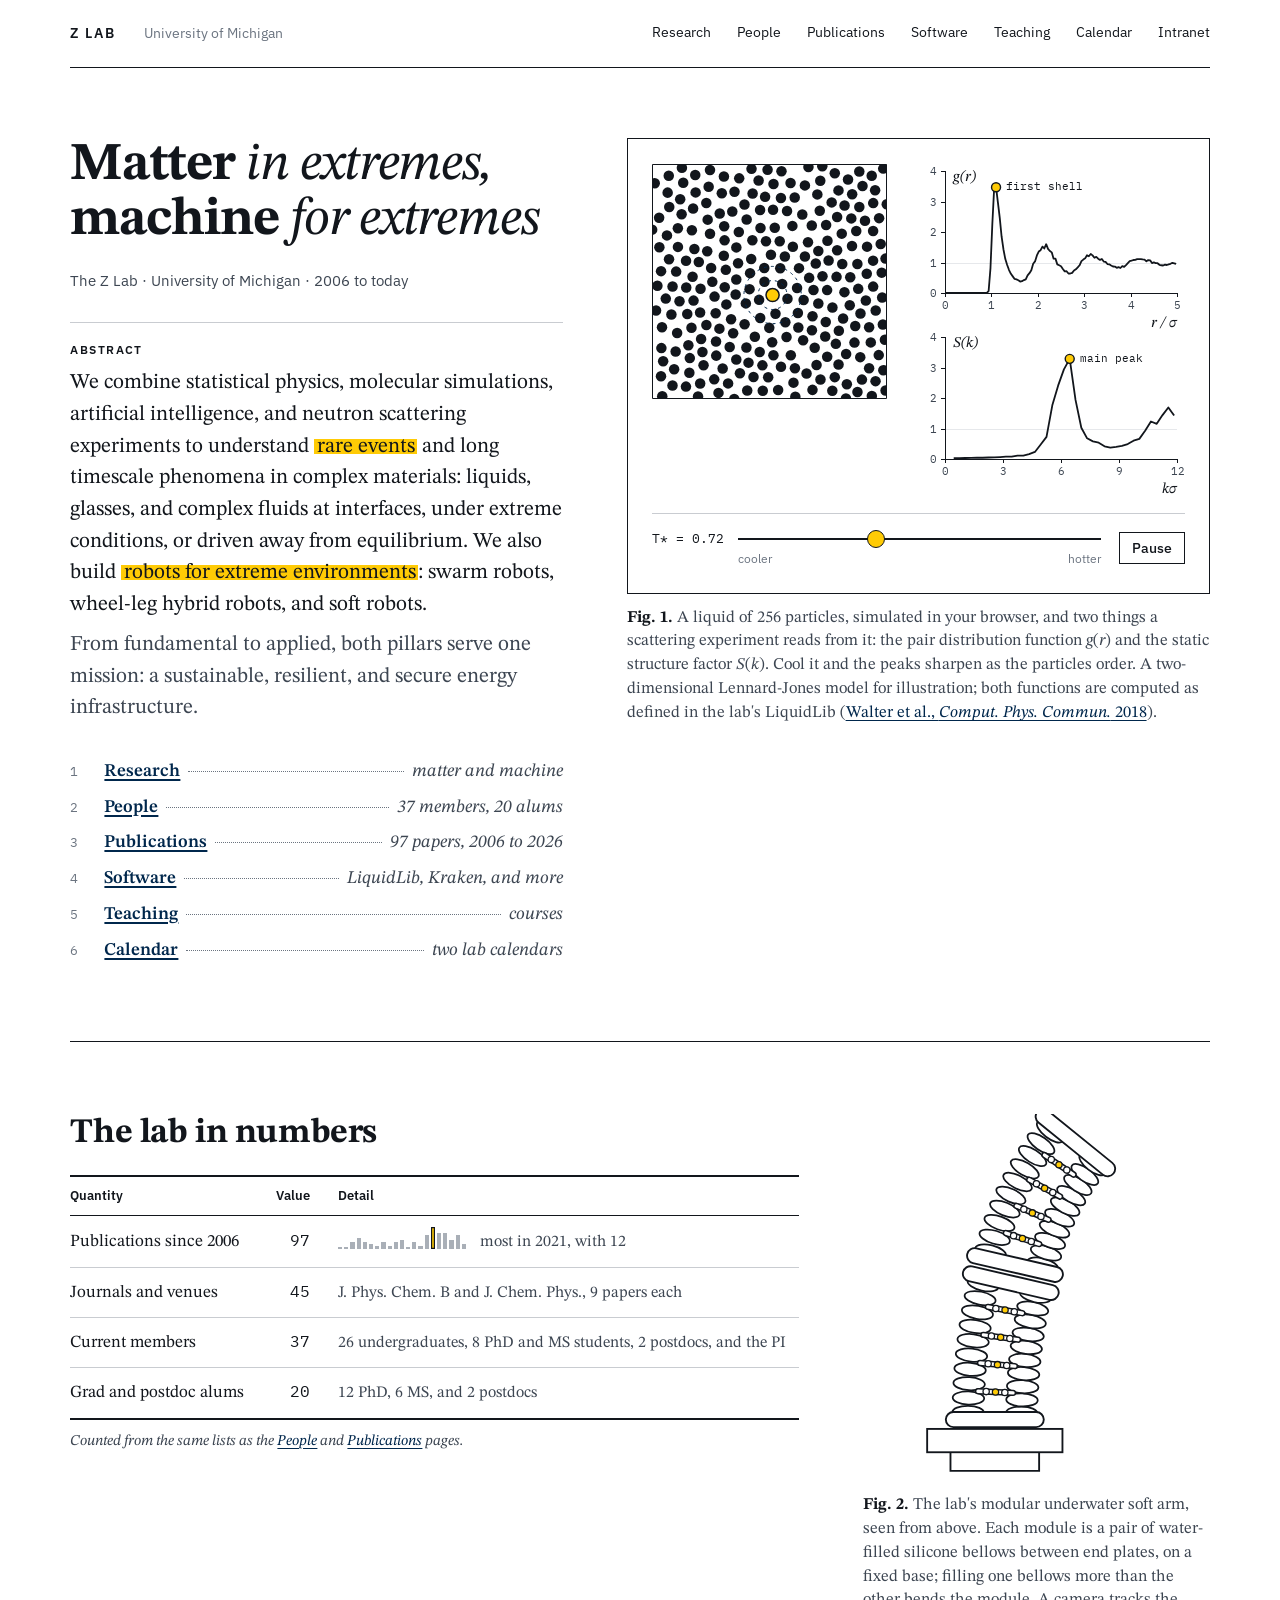
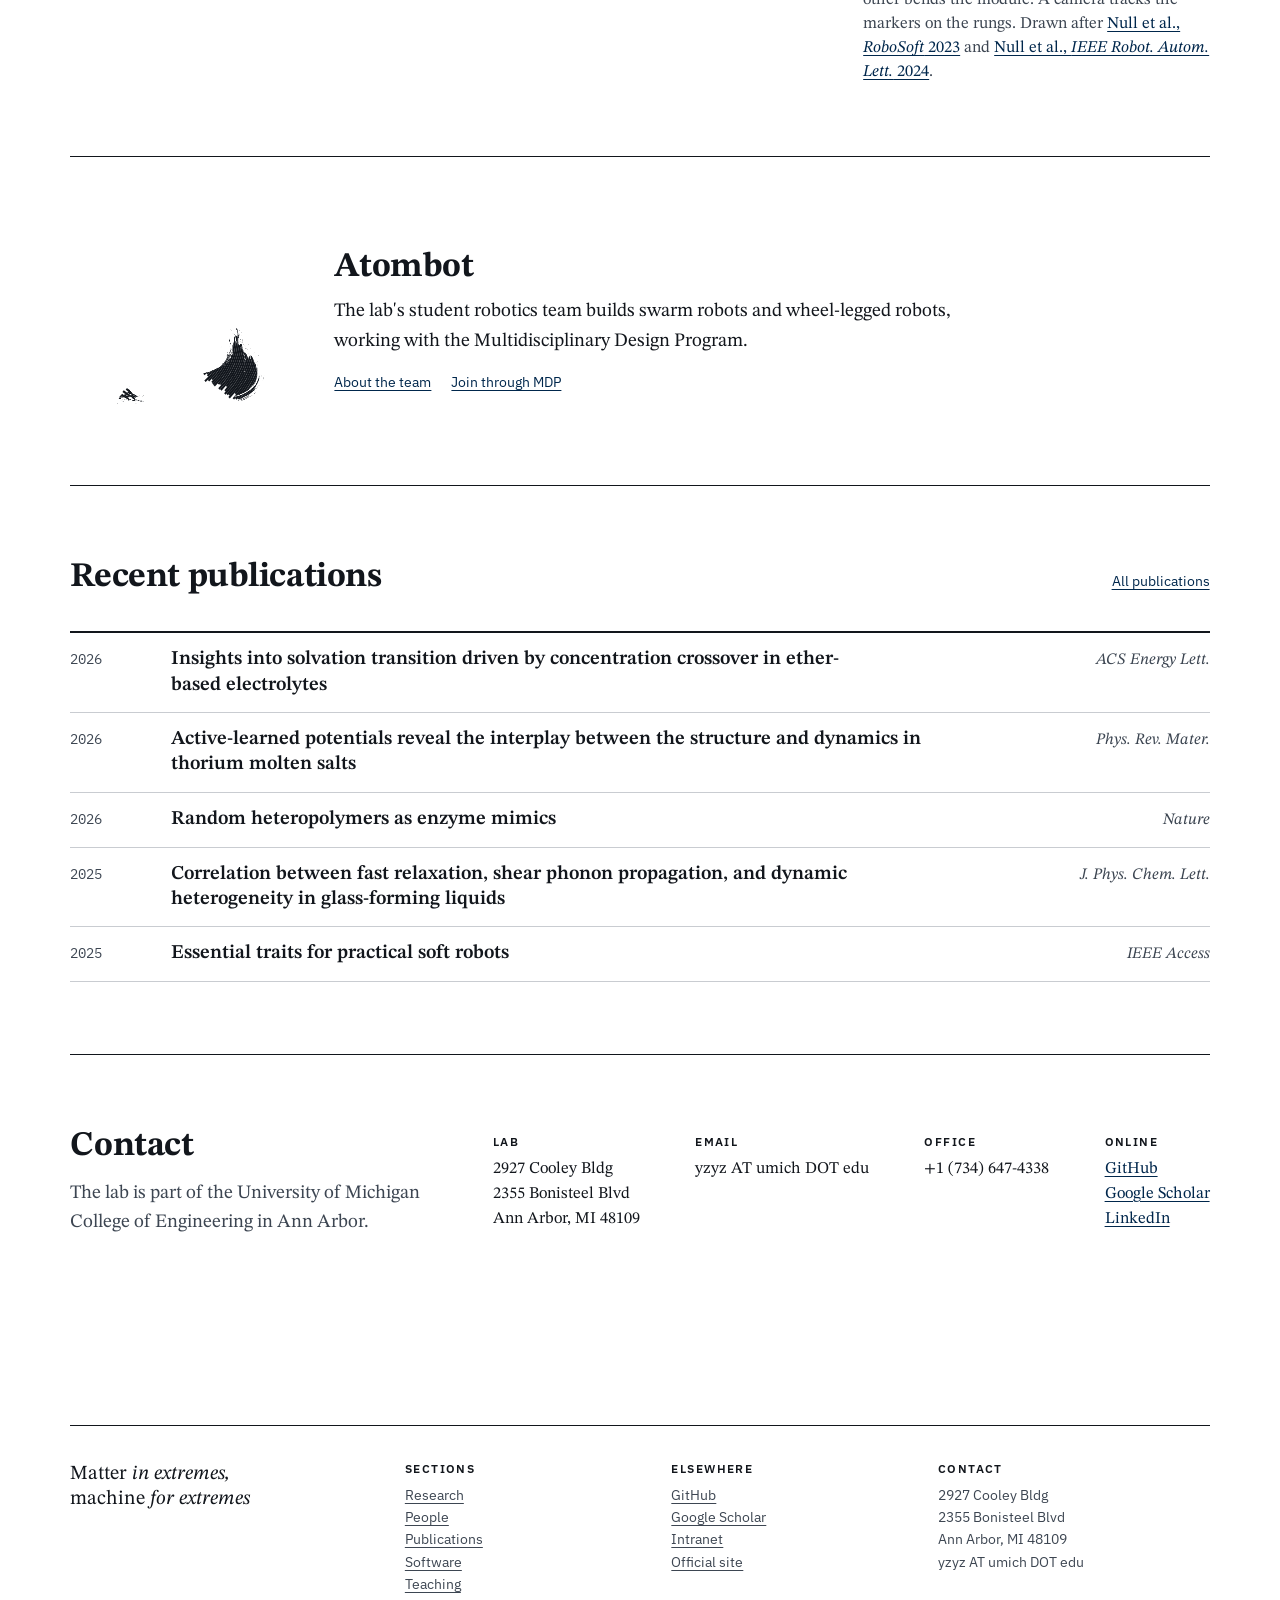
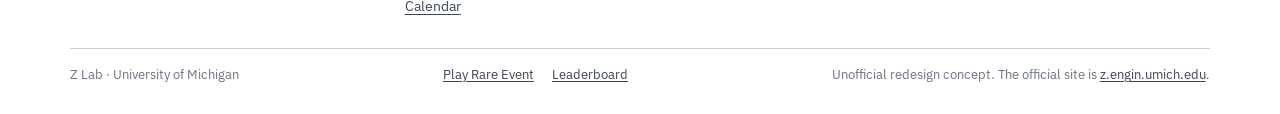
==== commit 01b122fd: "Soft-arm figure: make it move visibly, and add a demo The arm filled at the real bellows' pace (abou" ====
--- a/index.html
+++ b/index.html
@@ -14,8 +14,8 @@
   <link rel="preconnect" href="https://fonts.googleapis.com">
   <link rel="preconnect" href="https://fonts.gstatic.com" crossorigin>
   <link rel="stylesheet" href="https://fonts.googleapis.com/css2?family=IBM+Plex+Mono:wght@400;500&amp;family=IBM+Plex+Sans:wght@400;500;600&amp;family=STIX+Two+Text:ital,wght@0,400..700;1,400..700&amp;display=swap">
-  <link rel="stylesheet" href="assets/css/style.css?v=a8a0072358">
-  <script src="assets/js/theme-init.js?v=a8a0072358"></script>
+  <link rel="stylesheet" href="assets/css/style.css?v=5757029ee5">
+  <script src="assets/js/theme-init.js?v=5757029ee5"></script>
 </head>
 <body>
   <a class="skip-link" href="#main">Skip to content</a>
@@ -158,11 +158,11 @@
     </div>
   </footer>
 
-  <script src="data/publications.js?v=a8a0072358" defer></script>
-  <script src="data/people.js?v=a8a0072358" defer></script>
-  <script src="assets/js/site.js?v=a8a0072358" defer></script>
-  <script src="assets/js/atombot-mark.js?v=a8a0072358" defer></script>
-  <script src="assets/js/liquid.js?v=a8a0072358" defer></script>
-  <script src="assets/js/home.js?v=a8a0072358" defer></script>
+  <script src="data/publications.js?v=5757029ee5" defer></script>
+  <script src="data/people.js?v=5757029ee5" defer></script>
+  <script src="assets/js/site.js?v=5757029ee5" defer></script>
+  <script src="assets/js/atombot-mark.js?v=5757029ee5" defer></script>
+  <script src="assets/js/liquid.js?v=5757029ee5" defer></script>
+  <script src="assets/js/home.js?v=5757029ee5" defer></script>
 </body>
 </html>
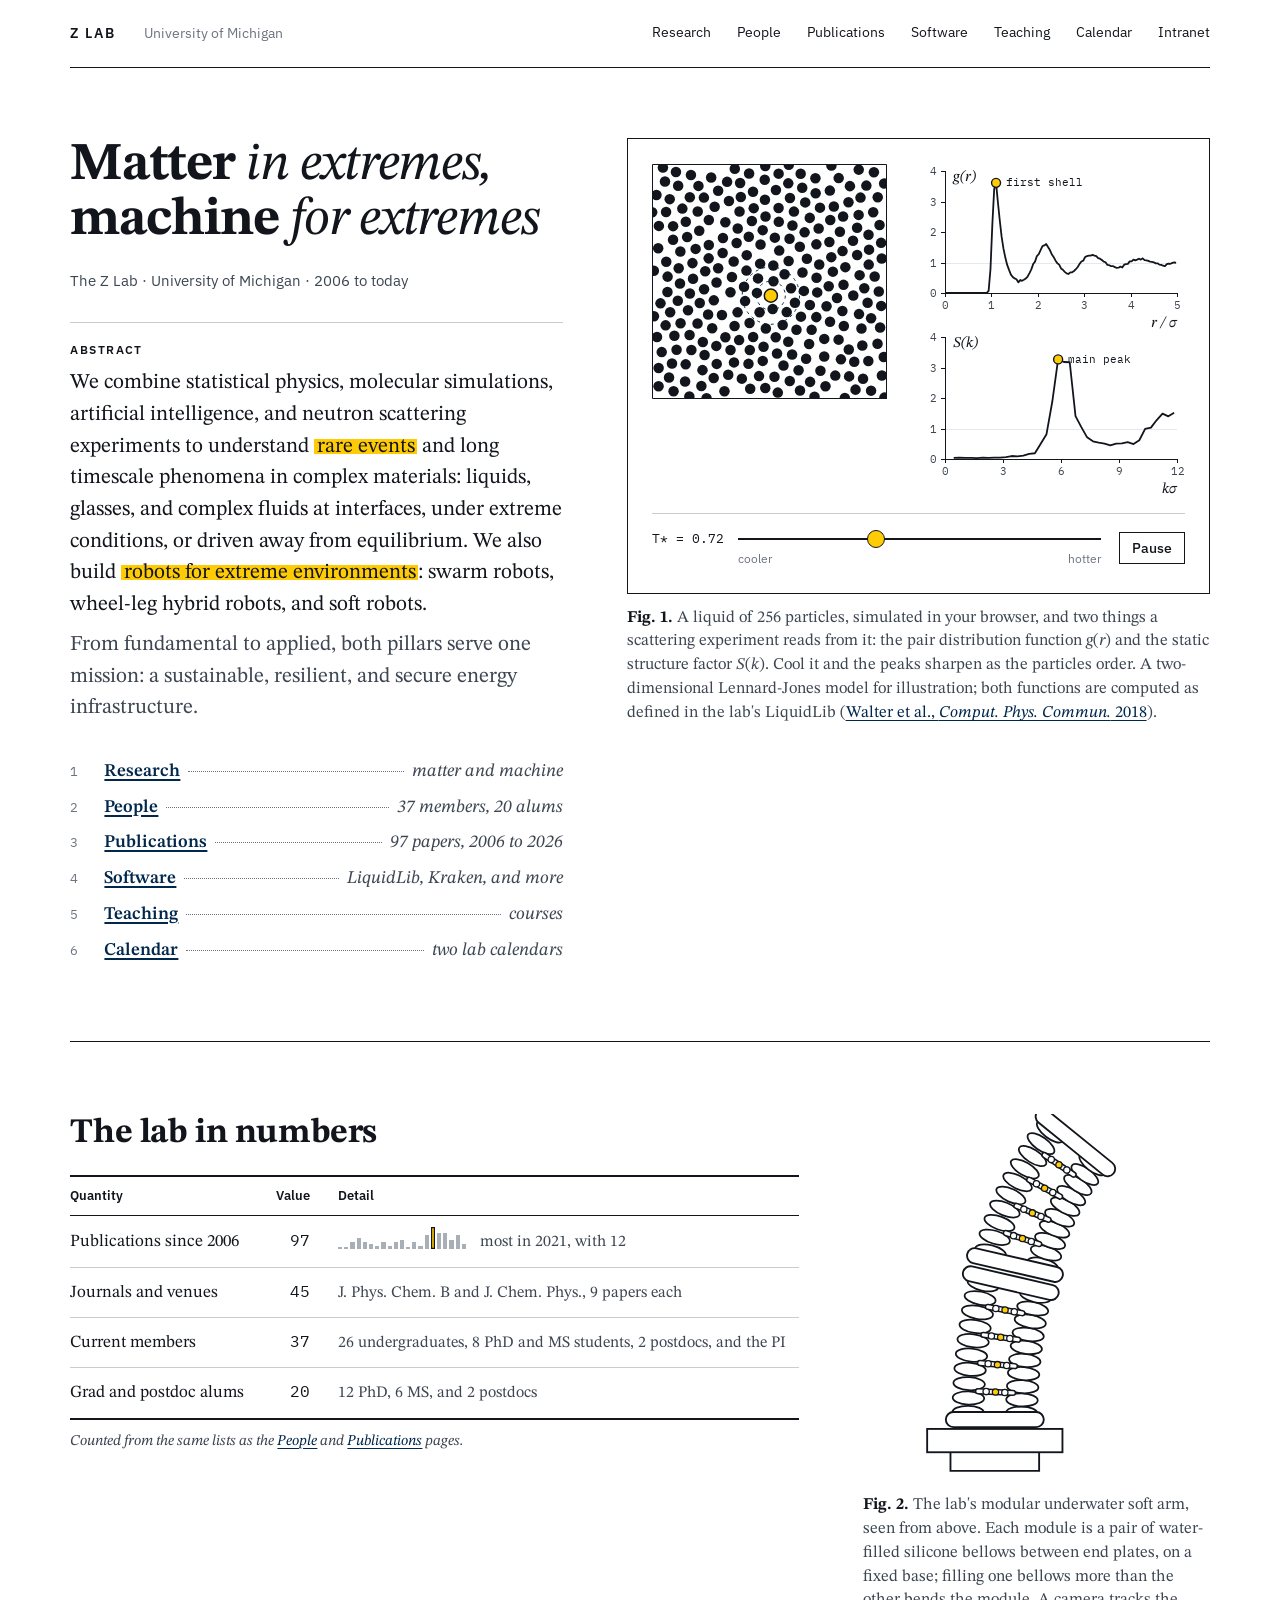
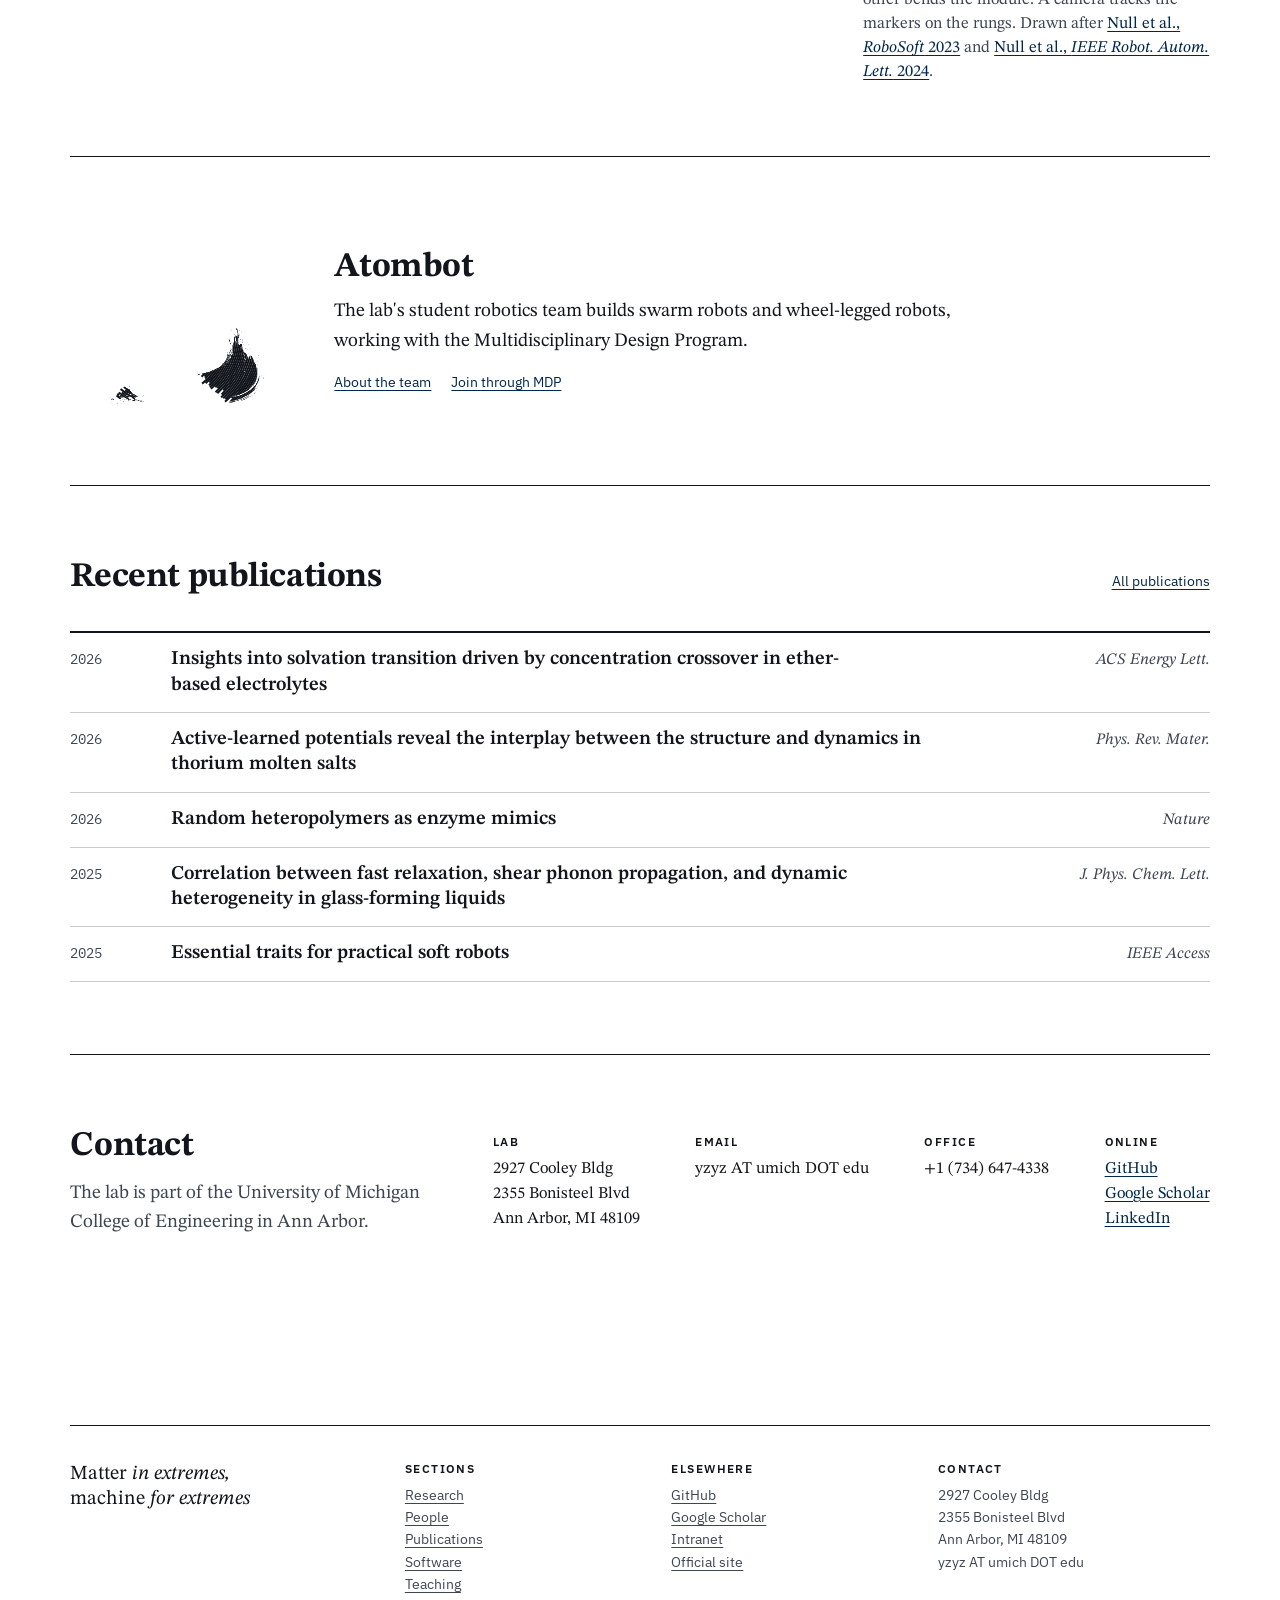
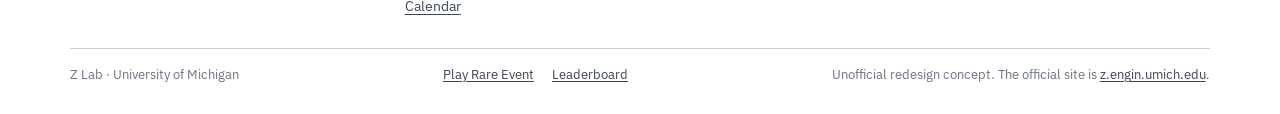
==== commit 15f7ccc5: "Research: follow the lab's own research statement The page had the lab's paragraph but gave its eigh" ====
--- a/index.html
+++ b/index.html
@@ -14,8 +14,8 @@
   <link rel="preconnect" href="https://fonts.googleapis.com">
   <link rel="preconnect" href="https://fonts.gstatic.com" crossorigin>
   <link rel="stylesheet" href="https://fonts.googleapis.com/css2?family=IBM+Plex+Mono:wght@400;500&amp;family=IBM+Plex+Sans:wght@400;500;600&amp;family=STIX+Two+Text:ital,wght@0,400..700;1,400..700&amp;display=swap">
-  <link rel="stylesheet" href="assets/css/style.css?v=5757029ee5">
-  <script src="assets/js/theme-init.js?v=5757029ee5"></script>
+  <link rel="stylesheet" href="assets/css/style.css?v=8885dee57a">
+  <script src="assets/js/theme-init.js?v=8885dee57a"></script>
 </head>
 <body>
   <a class="skip-link" href="#main">Skip to content</a>
@@ -158,11 +158,11 @@
     </div>
   </footer>
 
-  <script src="data/publications.js?v=5757029ee5" defer></script>
-  <script src="data/people.js?v=5757029ee5" defer></script>
-  <script src="assets/js/site.js?v=5757029ee5" defer></script>
-  <script src="assets/js/atombot-mark.js?v=5757029ee5" defer></script>
-  <script src="assets/js/liquid.js?v=5757029ee5" defer></script>
-  <script src="assets/js/home.js?v=5757029ee5" defer></script>
+  <script src="data/publications.js?v=8885dee57a" defer></script>
+  <script src="data/people.js?v=8885dee57a" defer></script>
+  <script src="assets/js/site.js?v=8885dee57a" defer></script>
+  <script src="assets/js/atombot-mark.js?v=8885dee57a" defer></script>
+  <script src="assets/js/liquid.js?v=8885dee57a" defer></script>
+  <script src="assets/js/home.js?v=8885dee57a" defer></script>
 </body>
 </html>
--- a/assets/css/style.css
+++ b/assets/css/style.css
@@ -345,7 +345,8 @@
 
 h1,
 h2,
-h3 {
+h3,
+h4 {
   font-family: var(--serif);
   font-weight: 700;
   letter-spacing: -0.012em;
@@ -368,7 +369,8 @@
   line-height: 1.15;
 }
 
-h3 {
+h3,
+h4 {
   font-size: var(--fs-h3);
   line-height: 1.25;
 }
@@ -1714,30 +1716,55 @@
   color: var(--ink-3);
 }
 
-/* The themes of a domain, as a short definition list in two columns. */
-.themes {
-  display: grid;
-  grid-template-columns: repeat(2, minmax(0, 1fr));
-  gap: 18px clamp(28px, 4.5vw, 64px);
-  margin: 0 0 clamp(20px, 3vw, 36px);
-  font-size: 1.06rem;
-  line-height: 1.5;
-}
-
-.themes dt {
-  font-weight: 700;
-}
-
-.themes dd {
-  margin-top: 2px;
-  color: var(--ink-2);
-}
-
-/* A unit: what the lab found, on the left, and a figure built from those papers, on the right. */
+/* Figures on a page are numbered in order, wherever they sit. */
 main {
   counter-reset: fig;
 }
 
+/* A theme of a domain, in the words of the lab's own research statement. The figures that
+   belong to a theme follow it. */
+.theme {
+  padding-top: clamp(26px, 3.4vw, 40px);
+  border-top: 1px solid var(--ink);
+}
+
+.section-head + .theme {
+  padding-top: 0;
+  border-top: 0;
+}
+
+.theme-title {
+  max-width: 34em;
+  font-size: var(--fs-h3);
+  font-weight: 600;
+  line-height: 1.3;
+}
+
+.theme-note {
+  max-width: 40em;
+  margin-top: 8px;
+  font-size: 1.03rem;
+  line-height: 1.5;
+  color: var(--ink-2);
+}
+
+/* a theme's first figure follows it without a rule of its own */
+.theme + .unit {
+  border-top: 0;
+}
+
+/* a theme with no figure of its own keeps some room before the next theme */
+.theme:has(+ .theme) {
+  padding-bottom: clamp(26px, 3.4vw, 40px);
+}
+
+/* The lab's statement, under its own heading. */
+.statement {
+  margin-bottom: 0.6em;
+  font-size: var(--fs-h2);
+}
+
+/* A unit: what the lab found, on the left, and a figure built from those papers, on the right. */
 .unit {
   display: grid;
   grid-template-columns: minmax(0, 5fr) minmax(0, 7fr);
@@ -1751,7 +1778,7 @@
   margin-top: 0.8em;
 }
 
-.unit-text h3 {
+.unit-text :is(h3, h4) {
   font-size: clamp(1.4rem, 1.2rem + 0.8vw, 1.75rem);
 }
 
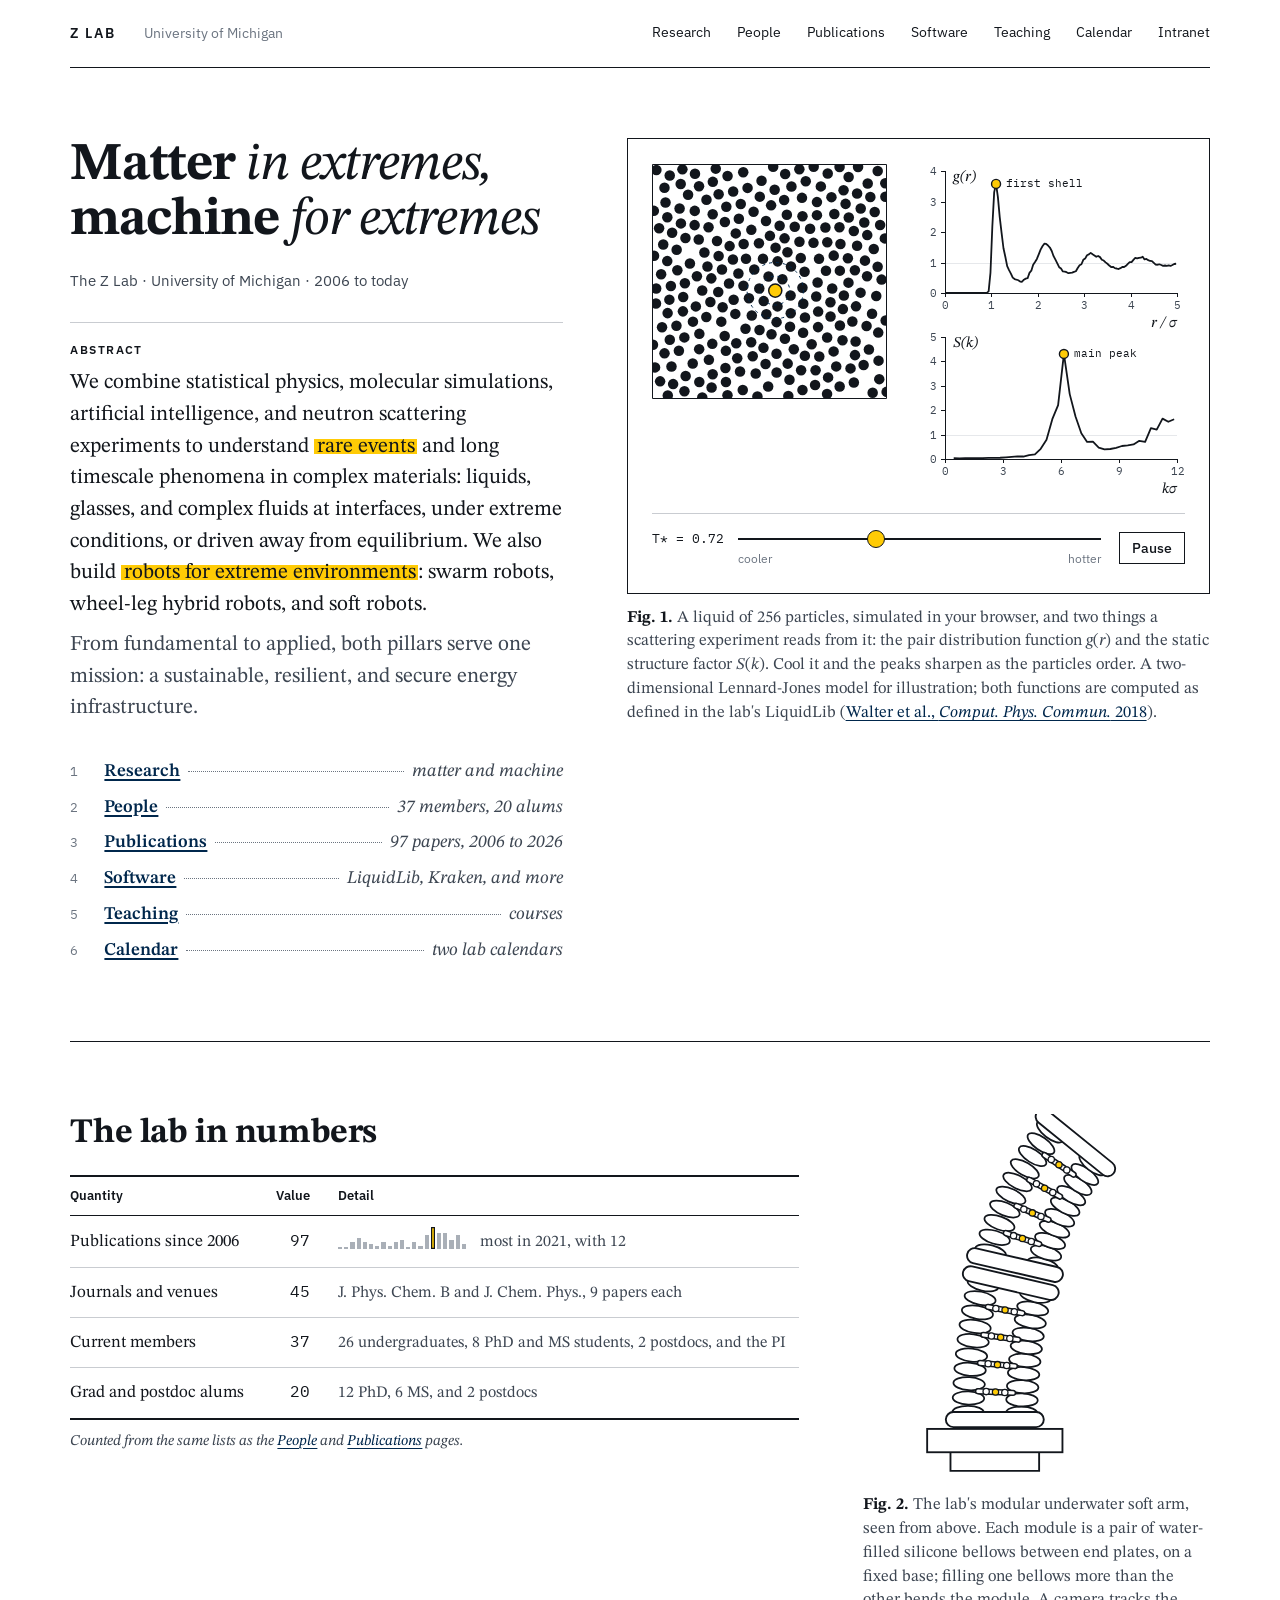
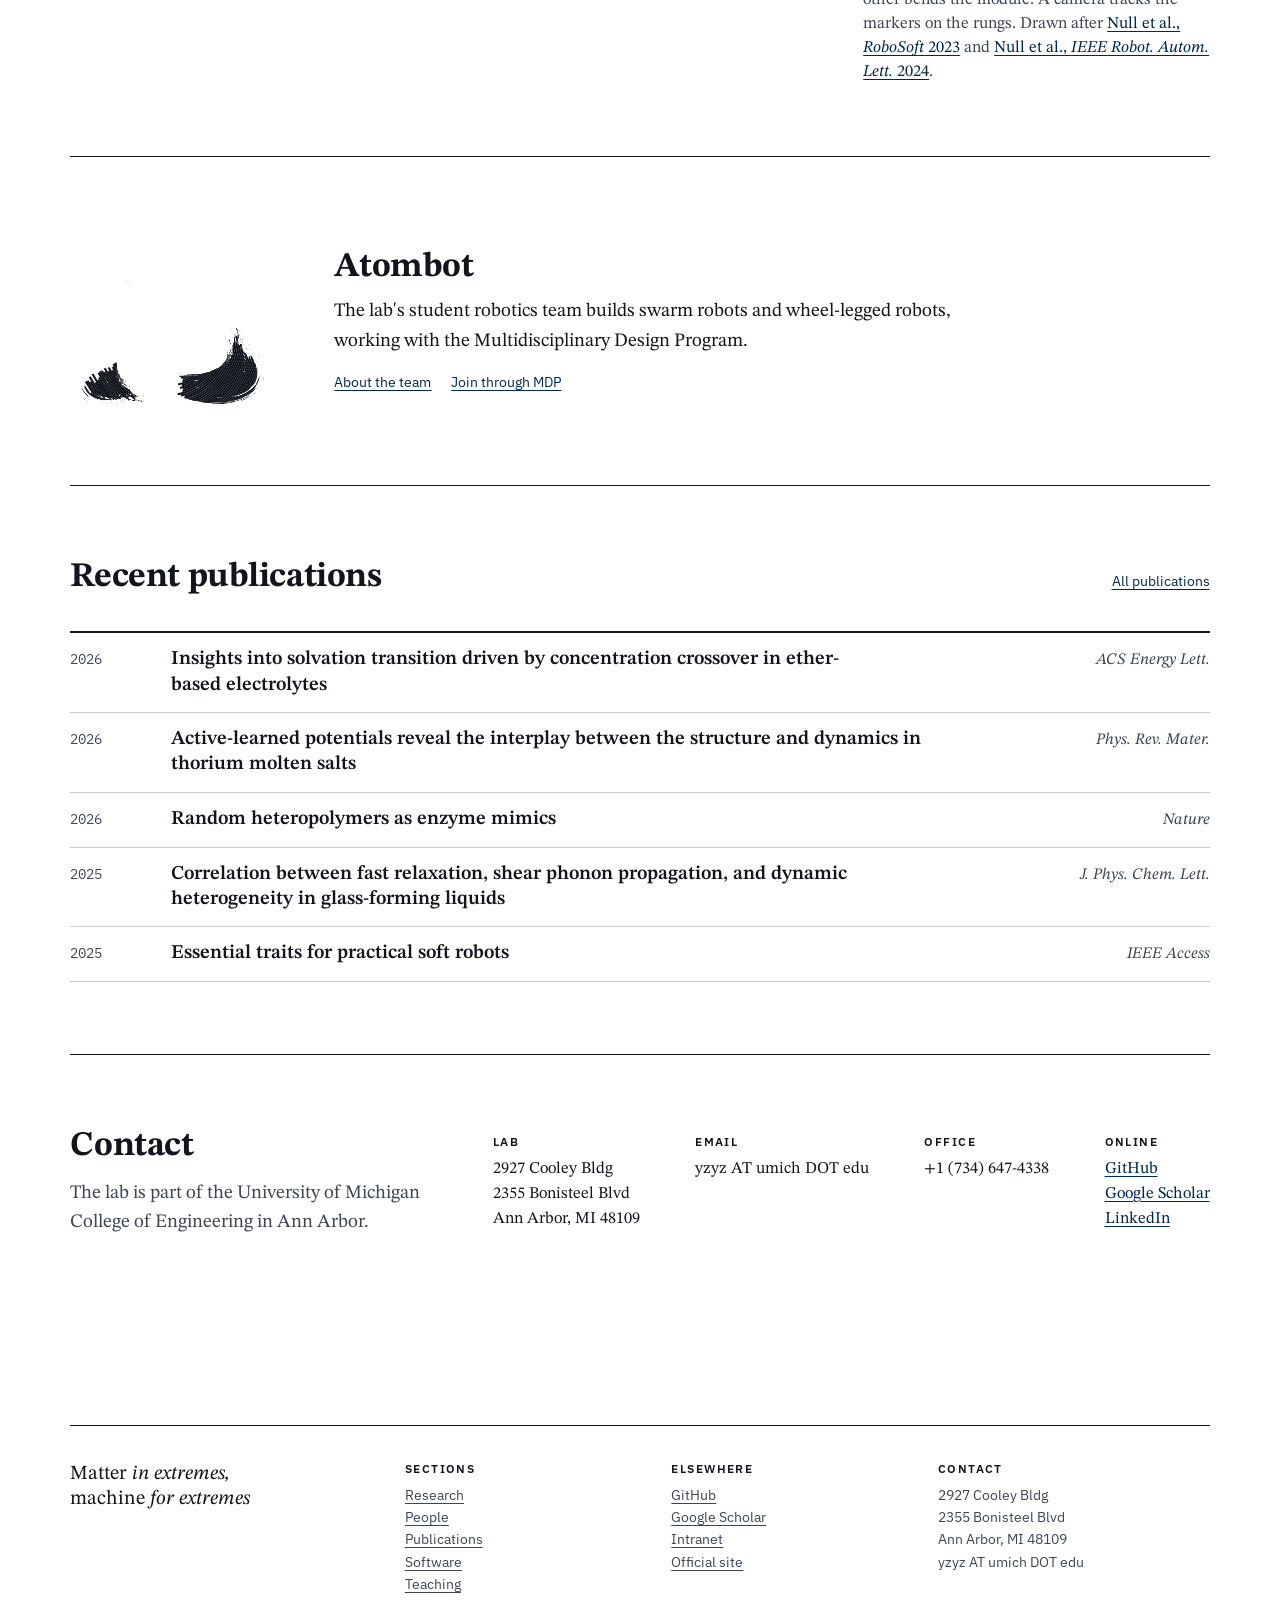
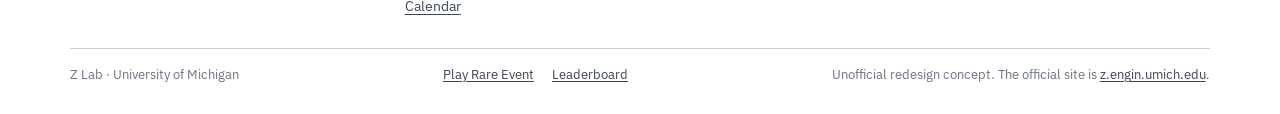
==== commit e0f02e26: "Research: eight figures, one per theme, simpler and in 3D The page now gives each of the lab's eight" ====
--- a/index.html
+++ b/index.html
@@ -14,8 +14,8 @@
   <link rel="preconnect" href="https://fonts.googleapis.com">
   <link rel="preconnect" href="https://fonts.gstatic.com" crossorigin>
   <link rel="stylesheet" href="https://fonts.googleapis.com/css2?family=IBM+Plex+Mono:wght@400;500&amp;family=IBM+Plex+Sans:wght@400;500;600&amp;family=STIX+Two+Text:ital,wght@0,400..700;1,400..700&amp;display=swap">
-  <link rel="stylesheet" href="assets/css/style.css?v=8885dee57a">
-  <script src="assets/js/theme-init.js?v=8885dee57a"></script>
+  <link rel="stylesheet" href="assets/css/style.css?v=596e68f544">
+  <script src="assets/js/theme-init.js?v=596e68f544"></script>
 </head>
 <body>
   <a class="skip-link" href="#main">Skip to content</a>
@@ -158,11 +158,11 @@
     </div>
   </footer>
 
-  <script src="data/publications.js?v=8885dee57a" defer></script>
-  <script src="data/people.js?v=8885dee57a" defer></script>
-  <script src="assets/js/site.js?v=8885dee57a" defer></script>
-  <script src="assets/js/atombot-mark.js?v=8885dee57a" defer></script>
-  <script src="assets/js/liquid.js?v=8885dee57a" defer></script>
-  <script src="assets/js/home.js?v=8885dee57a" defer></script>
+  <script src="data/publications.js?v=596e68f544" defer></script>
+  <script src="data/people.js?v=596e68f544" defer></script>
+  <script src="assets/js/site.js?v=596e68f544" defer></script>
+  <script src="assets/js/atombot-mark.js?v=596e68f544" defer></script>
+  <script src="assets/js/liquid.js?v=596e68f544" defer></script>
+  <script src="assets/js/home.js?v=596e68f544" defer></script>
 </body>
 </html>
--- a/assets/css/style.css
+++ b/assets/css/style.css
@@ -651,8 +651,7 @@
 }
 
 /* The figures are built from the data files by script; without it there is nothing to show. */
-html:not(.js) .figs,
-html:not(.js) .stat-viz {
+html:not(.js) .figs {
   display: none;
 }
 
@@ -1652,6 +1651,19 @@
   margin: 0 0 18px -6px;
 }
 
+/* the team's few lines: name, one sentence, links */
+.unit-text p {
+  margin-top: 10px;
+  font-size: 1.12rem;
+  line-height: 1.5;
+  color: var(--ink-2);
+}
+
+.unit-text .unit-links {
+  margin-top: 16px;
+  font-size: 0.875rem;
+}
+
 /* Home: the student team, with its mark. */
 .team {
   display: grid;
@@ -1678,42 +1690,9 @@
 
 /* 6c. Research ------------------------------------------------------------- */
 
-/* Research opens the way a paper does: its statement beside a list of its figures. */
-.lead {
-  display: grid;
-  grid-template-columns: minmax(0, 7fr) minmax(0, 5fr);
-  gap: clamp(32px, 5vw, 64px);
-  align-items: start;
-}
-
-.figlist .toc {
-  margin-top: 10px;
-  font-size: 1rem;
-  counter-reset: figlist;
-}
-
-.figlist .toc li {
-  grid-template-columns: 22px minmax(0, 1fr) auto;
-  gap: 8px 14px;
-  padding-block: 3px;
-  counter-increment: figlist;
-}
-
-.figlist .toc span::before {
-  content: counter(figlist);
-}
-
-.figlist .toc a {
-  font-weight: 400;
-  text-decoration-thickness: 1px;
-}
-
-.figlist-note {
-  margin-top: 14px;
-  font-family: var(--sans);
-  font-size: 0.8125rem;
-  line-height: 1.5;
-  color: var(--ink-3);
+/* Research opens with the lab's own statement. */
+.lead .prose {
+  max-width: 44em;
 }
 
 /* Figures on a page are numbered in order, wherever they sit. */
@@ -1740,14 +1719,6 @@
   line-height: 1.3;
 }
 
-.theme-note {
-  max-width: 40em;
-  margin-top: 8px;
-  font-size: 1.03rem;
-  line-height: 1.5;
-  color: var(--ink-2);
-}
-
 /* a theme's first figure follows it without a rule of its own */
 .theme + .unit {
   border-top: 0;
@@ -1764,24 +1735,33 @@
   font-size: var(--fs-h2);
 }
 
-/* A unit: what the lab found, on the left, and a figure built from those papers, on the right. */
+/* A unit: a title and one sentence, then its figure across the whole sheet. */
 .unit {
+  padding-block: clamp(30px, 4vw, 48px);
+  border-top: 1px solid var(--rule);
+}
+
+.unit-head {
   display: grid;
   grid-template-columns: minmax(0, 5fr) minmax(0, 7fr);
-  gap: clamp(28px, 4.5vw, 64px);
-  align-items: start;
-  padding-block: clamp(30px, 4vw, 48px);
-  border-top: 1px solid var(--rule);
-}
-
-.unit-text > * + * {
-  margin-top: 0.8em;
-}
-
-.unit-text :is(h3, h4) {
+  gap: 8px clamp(28px, 4.5vw, 64px);
+  align-items: baseline;
+  margin-bottom: clamp(16px, 2.2vw, 26px);
+}
+
+.unit-head h4,
+.unit-text h3 {
   font-size: clamp(1.4rem, 1.2rem + 0.8vw, 1.75rem);
 }
 
+.unit-head p {
+  max-width: 40em;
+  font-size: 1.12rem;
+  line-height: 1.5;
+  color: var(--ink-2);
+}
+
+.unit-head cite,
 .unit-text cite {
   font-style: italic;
 }
@@ -1868,49 +1848,76 @@
   border: 1px solid var(--ink);
 }
 
+/* The student team: its mark and a few lines beside its photograph. */
+.unit--team {
+  display: grid;
+  grid-template-columns: minmax(0, 5fr) minmax(0, 7fr);
+  gap: clamp(28px, 4.5vw, 64px);
+  align-items: start;
+}
+
+/* The fine print of a figure (sources, what is measured and what is modeled, the numbers),
+   behind one quiet link. */
+.fig-about {
+  margin-top: 10px;
+  font-family: var(--sans);
+  font-size: 0.8125rem;
+}
+
+.fig-about summary {
+  width: fit-content;
+  list-style: none;
+  cursor: pointer;
+  color: var(--ink-2);
+}
+
+.fig-about summary::-webkit-details-marker {
+  display: none;
+}
+
+.fig-about summary::after {
+  content: " +";
+  color: var(--ink-3);
+}
+
+.fig-about details[open] summary::after {
+  content: " \2212";
+}
+
+.fig-about .fig-no {
+  margin-right: 0.5em;
+  font-weight: 600;
+  color: var(--ink);
+}
+
+.fig-about .caption {
+  max-width: 46em;
+  margin-top: 10px;
+}
+
+.fig-table-title {
+  margin: 16px 0 6px;
+  font-weight: 600;
+  color: var(--ink);
+}
+
+/* A short hint beside a figure's one control. */
+.fig-hint {
+  font-family: var(--sans);
+  font-size: 0.8125rem;
+  color: var(--ink-3);
+}
+
+/* A 3D picture (fig3d.js): the kit lays its canvases out itself; this only keeps the focus ring tidy. */
+.stage3 {
+  position: relative;
+}
+
 /* The few rules single figures need beyond the shared ones. ------------------- */
 
-/* A second panel inside one plate follows a hairline, like the controls. */
-.unit-fig .fig-panel {
-  margin-top: 14px;
-  padding-top: 14px;
-  border-top: 1px solid var(--rule);
-}
-
-/* Where a figure has buttons, a slider, and a readout, the readout takes a line of its
-   own and the slider keeps a usable length or drops to the next line. */
-[data-fig="salt"] .fig-controls > .fig-readout,
-[data-fig="clocks"] .fig-controls > .fig-readout,
-[data-fig="charge"] .fig-controls > .fig-readout,
-[data-fig="metal"] .fig-controls > .fig-readout,
-[data-fig="flood"] .fig-readout {
-  flex-basis: 100%;
-}
-
-[data-fig="salt"] .fig-controls > .range,
-[data-fig="charge"] .fig-controls > .range {
-  flex-basis: 240px;
-}
-
-[data-fig="flood"] .range {
-  flex-basis: 220px;
-}
-
-[data-fig="clocks"] .range {
-  flex: 1 1 250px;
-}
-
-/* Tables with long row labels or more than two columns need more room, and space between the columns. */
-:is([data-fig="salt"], [data-fig="fragile"], [data-fig="clocks"], [data-fig="scale"]) .fig-table table {
+/* Tables with long row labels or more than two columns need more room. */
+:is([data-fig="clocks"], [data-fig="scale"]) .fig-table table {
   max-width: 460px;
-}
-
-[data-fig="charge"] .fig-table table {
-  max-width: none;
-}
-
-[data-fig="charge"] .fig-table :is(th, td) + :is(th, td) {
-  padding-left: 10px;
 }
 
 [data-fig="arm"] .fig-table tbody th[scope="row"] {
@@ -1929,6 +1936,15 @@
   padding-left: 10px;
 }
 
+[data-fig="scale"] .fig-table :is(th, td) + :is(th, td) {
+  padding-left: 14px;
+}
+
+/* a control that does not apply (no WebGL, so nothing to play) is taken away */
+.btn[hidden] {
+  display: none;
+}
+
 :is([data-fig="arm"], [data-fig="soft"], [data-fig="clocks"]) .fig-table tbody th[colspan] {
   padding-top: 10px;
   font-family: var(--sans);
@@ -1936,8 +1952,7 @@
   font-weight: 600;
 }
 
-/* Lose two, keep going: buttons tall enough for a finger, a quiet look for one that has
-   nothing left to do, and on a phone the count on its own line. */
+/* Lose two, keep going: a button tall enough for a finger, and on a phone the count on its own line. */
 @media (max-width: 699px), (pointer: coarse) {
   [data-fig="swarm"] .btn--small {
     min-height: 36px;
@@ -1950,28 +1965,9 @@
   }
 }
 
-[data-fig="swarm"] .btn:disabled {
-  border-color: var(--rule);
-  background: var(--paper);
-  color: var(--ink-3);
-  cursor: default;
-}
-
-/* The wheel-leg robot: a 2D canvas for the floor, and the 3D drawing of the robot laid over it. */
-.go2w-stage {
-  position: relative;
-}
-
-.go2w-stage canvas[data-robot] {
-  position: absolute;
-  inset: 0;
-  width: 100%;
-  height: 100%;
-  cursor: grab;
-}
-
-/* A still of the flip, shown until the live drawing is ready, and kept where WebGL is missing. */
-.go2w-poster {
+/* The wheel-leg robot's still picture: laid over the stage until the live drawing is ready, kept
+   where WebGL is missing, and shown as a plain image where there is no script at all. */
+html.js .go2w-poster {
   position: absolute;
   inset: 0;
   z-index: 1;
@@ -1981,83 +1977,18 @@
   background: var(--paper);
 }
 
-.go2w-stage.is-live .go2w-poster {
-  display: none;
-}
-
-.go2w-stage canvas[data-robot]:active {
-  cursor: grabbing;
-}
-
-[data-fig="go2w"] .fig-controls > .range {
-  flex: 1 1 200px;
-}
-
-[data-fig="go2w"] .fig-controls > .fig-readout,
+html:not(.js) .go2w-poster {
+  display: block;
+  width: 100%;
+  height: auto;
+}
+
 [data-fig="go2w"] .fig-status {
   flex-basis: 100%;
 }
 
 [data-fig="go2w"] .fig-status:empty {
   display: none;
-}
-
-/* Be the controller: each group of controls takes a row of its own (the valves, the run,
-   the readout, the status line). */
-[data-fig="arm"] .fig-controls {
-  flex-direction: column;
-  align-items: stretch;
-  gap: 12px;
-}
-
-/* The eight valves, set out like the arm seen from above: module 2 over module 1, left and right. */
-.valves {
-  display: grid;
-  grid-template-columns: auto repeat(2, minmax(0, 1fr));
-  gap: 8px 12px;
-  align-items: center;
-  max-width: 440px;
-  font-family: var(--sans);
-  font-size: 0.8125rem;
-  color: var(--ink-2);
-}
-
-.valves-head {
-  text-align: center;
-}
-
-.valves .segmented {
-  display: flex;
-}
-
-.valves .segmented button {
-  flex: 1;
-  padding: 0 8px;
-}
-
-.valves button:disabled {
-  color: var(--ink-3);
-  cursor: default;
-}
-
-.fig-run {
-  display: flex;
-  flex-wrap: wrap;
-  align-items: center;
-  gap: 10px 12px;
-  font-family: var(--sans);
-  font-size: 0.8125rem;
-  color: var(--ink-2);
-}
-
-.fig-run .btn {
-  min-height: 38px;
-}
-
-.fig-run-pick {
-  display: inline-flex;
-  align-items: center;
-  gap: 10px;
 }
 
 .fig-status {
@@ -2432,13 +2363,9 @@
   .front,
   .numbers,
   .contact,
-  .lead,
-  .unit {
+  .unit-head,
+  .unit--team {
     grid-template-columns: minmax(0, 1fr);
-  }
-
-  .figlist {
-    max-width: 36rem;
   }
 
   .front h1 {
@@ -2544,10 +2471,6 @@
     display: none;
   }
 
-  .themes {
-    grid-template-columns: minmax(0, 1fr);
-  }
-
   .toc li {
     grid-template-columns: 26px auto;
   }
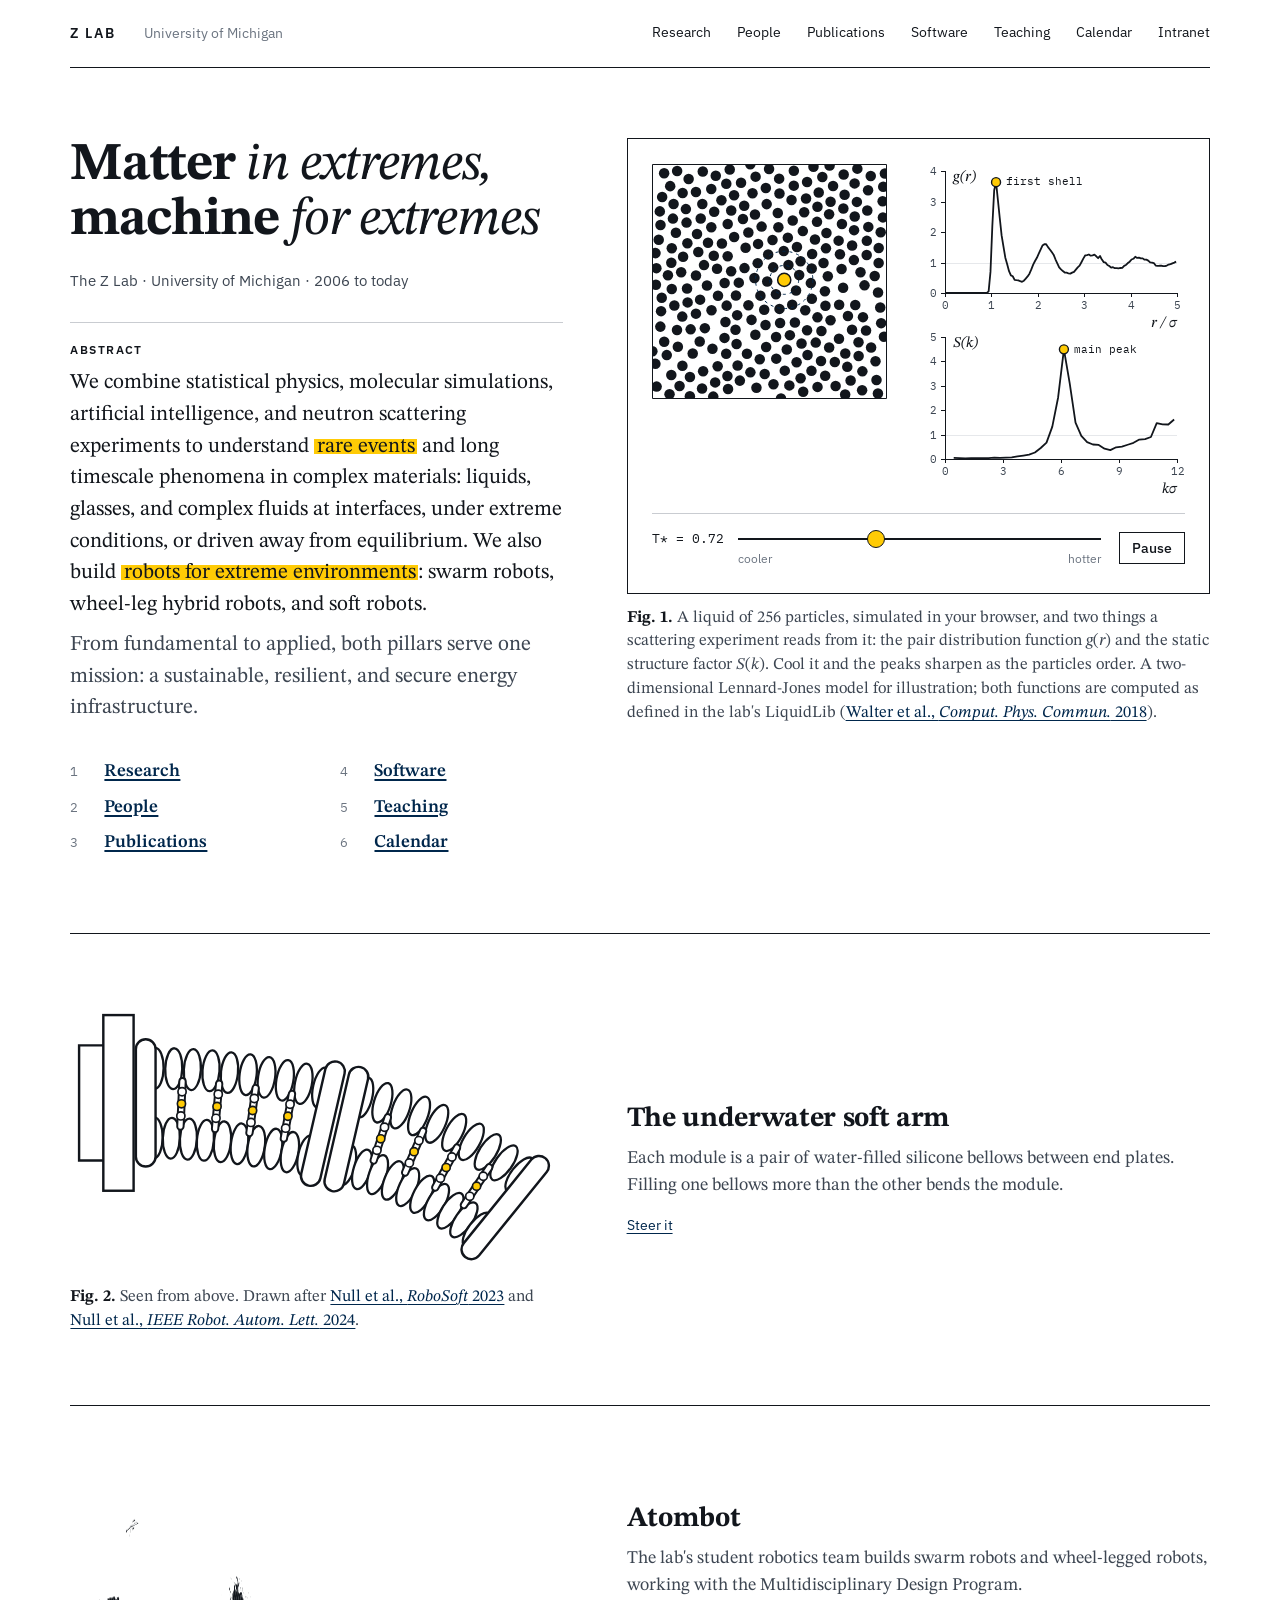
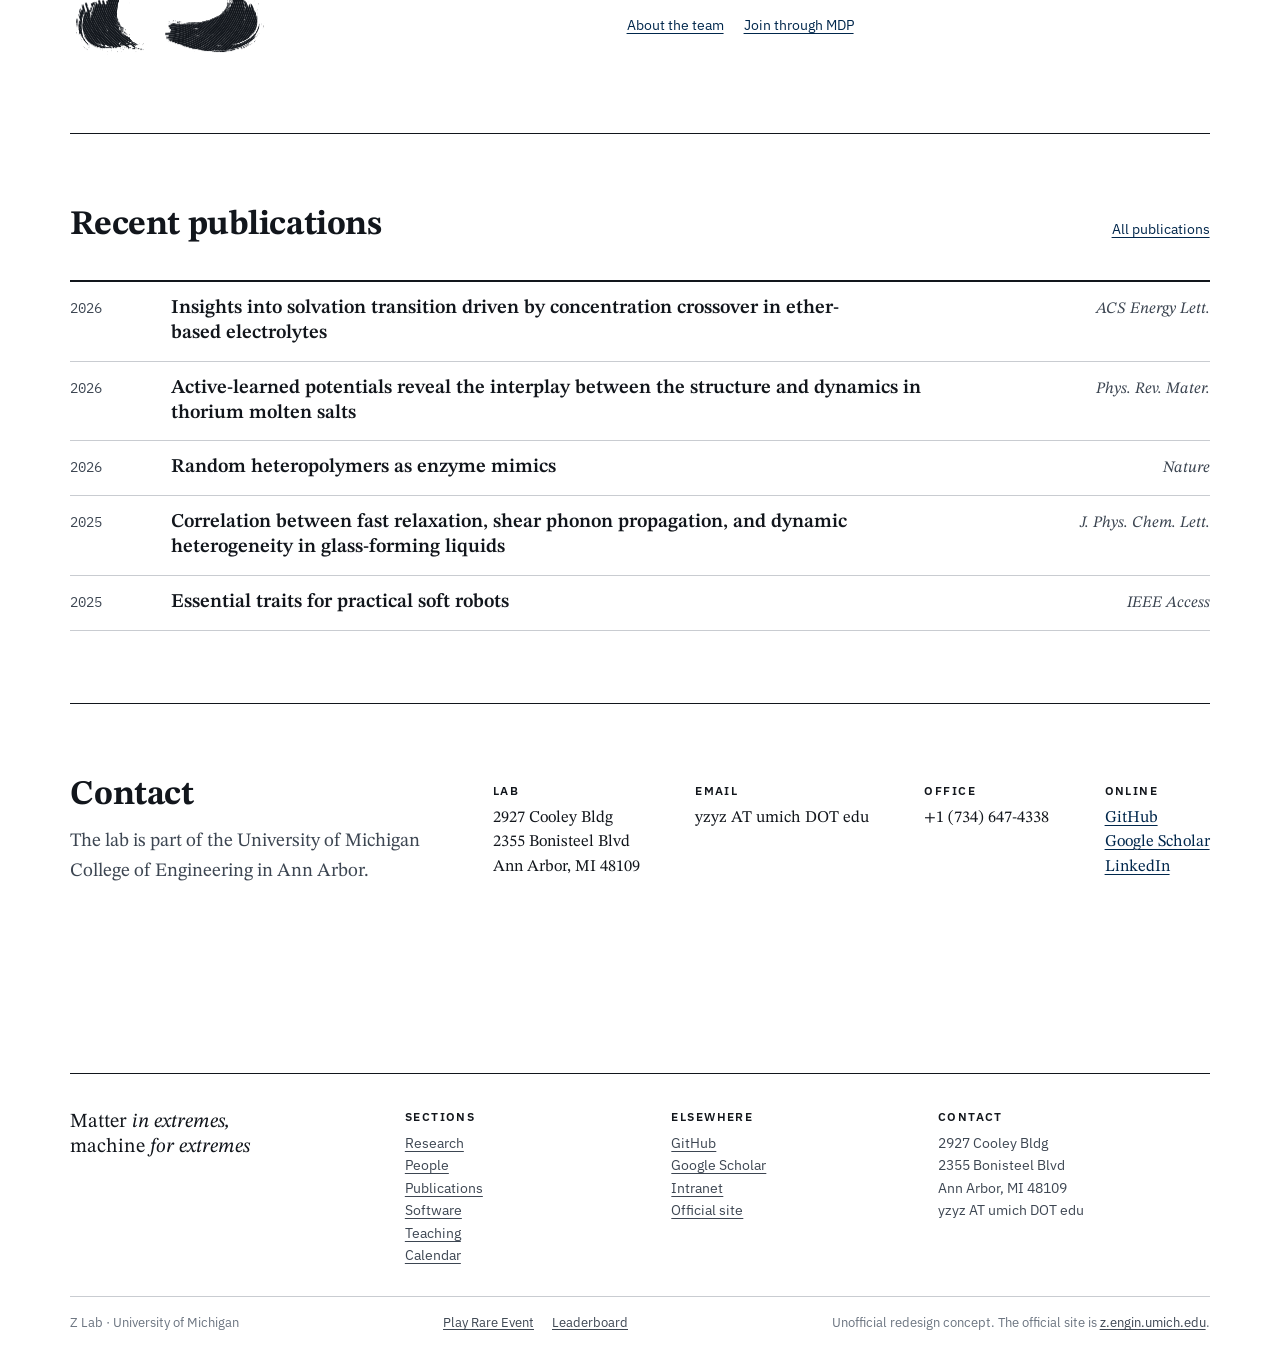
==== commit 771662a9: "Home: drop the numbers table and the contents details; show the whole soft arm - Remove 'The lab in " ====
--- a/index.html
+++ b/index.html
@@ -14,8 +14,8 @@
   <link rel="preconnect" href="https://fonts.googleapis.com">
   <link rel="preconnect" href="https://fonts.gstatic.com" crossorigin>
   <link rel="stylesheet" href="https://fonts.googleapis.com/css2?family=IBM+Plex+Mono:wght@400;500&amp;family=IBM+Plex+Sans:wght@400;500;600&amp;family=STIX+Two+Text:ital,wght@0,400..700;1,400..700&amp;display=swap">
-  <link rel="stylesheet" href="assets/css/style.css?v=596e68f544">
-  <script src="assets/js/theme-init.js?v=596e68f544"></script>
+  <link rel="stylesheet" href="assets/css/style.css?v=cb86329eb6">
+  <script src="assets/js/theme-init.js?v=cb86329eb6"></script>
 </head>
 <body>
   <a class="skip-link" href="#main">Skip to content</a>
@@ -47,12 +47,12 @@
           <p class="abstract-more">From fundamental to applied, both pillars serve one mission: a sustainable, resilient, and secure energy infrastructure.</p>
         </div>
         <ol class="toc" aria-label="Sections">
-          <li><span>1</span><a href="research.html">Research</a><i></i><em>matter and machine</em></li>
-          <li><span>2</span><a href="people.html">People</a><i></i><em id="toc-people">the team</em></li>
-          <li><span>3</span><a href="publications.html">Publications</a><i></i><em id="toc-pubs">2006 to today</em></li>
-          <li><span>4</span><a href="code.html">Software</a><i></i><em>LiquidLib, Kraken, and more</em></li>
-          <li><span>5</span><a href="teaching.html">Teaching</a><i></i><em>courses</em></li>
-          <li><span>6</span><a href="calendar.html">Calendar</a><i></i><em>two lab calendars</em></li>
+          <li><span>1</span><a href="research.html">Research</a></li>
+          <li><span>2</span><a href="people.html">People</a></li>
+          <li><span>3</span><a href="publications.html">Publications</a></li>
+          <li><span>4</span><a href="code.html">Software</a></li>
+          <li><span>5</span><a href="teaching.html">Teaching</a></li>
+          <li><span>6</span><a href="calendar.html">Calendar</a></li>
         </ol>
       </div>
 
@@ -68,29 +68,21 @@
       </figure>
     </div>
 
-    <section class="section sheet numbers" id="numbers">
-      <div>
-        <h2>The lab in numbers</h2>
-        <table class="table">
-          <thead><tr><th scope="col">Quantity</th><th scope="col" class="num">Value</th><th scope="col">Detail</th></tr></thead>
-          <tbody id="numbers-body">
-            <tr><td>Publications since 2006</td><td class="num">97</td><td></td></tr>
-            <tr><td>Journals and venues</td><td class="num">45</td><td></td></tr>
-            <tr><td>Current members</td><td class="num">37</td><td></td></tr>
-            <tr><td>Grad and postdoc alums</td><td class="num">20</td><td></td></tr>
-          </tbody>
-        </table>
-        <p class="table-note">Counted from the same lists as the <a href="people.html">People</a> and <a href="publications.html">Publications</a> pages.</p>
+    <section class="section sheet band" id="soft-arm" aria-labelledby="home-arm">
+      <figure>
+        <svg class="drawing" viewBox="-380 106 325 176" role="img" aria-label="Line drawing of a two-module soft robotic arm seen from above: a base plate, then two modules in line, each a pair of ridged bellows between end plates, joined by rungs that carry three small markers. The arm lies across the picture with its base at the left, and bends toward the bottom of the picture at its far end."><g transform="rotate(90)"><rect x="112" y="338" width="116" height="20" fill="#fff" stroke="#12161c" stroke-width="1.6"/><path d="M132 358v16h76v-16" fill="none" stroke="#12161c" stroke-width="1.6"/><ellipse cx="147.1" cy="323.8" rx="13.5" ry="5.6" transform="rotate(0.7 147.1 323.8)" fill="#fff" stroke="#12161c" stroke-width="1.5"/><ellipse cx="147.4" cy="311.5" rx="13.5" ry="5.6" transform="rotate(2.0 147.4 311.5)" fill="#fff" stroke="#12161c" stroke-width="1.5"/><ellipse cx="148.0" cy="299.2" rx="13.5" ry="5.6" transform="rotate(3.3 148.0 299.2)" fill="#fff" stroke="#12161c" stroke-width="1.5"/><ellipse cx="148.8" cy="286.9" rx="13.5" ry="5.6" transform="rotate(4.6 148.8 286.9)" fill="#fff" stroke="#12161c" stroke-width="1.5"/><ellipse cx="150.0" cy="274.7" rx="13.5" ry="5.6" transform="rotate(5.9 150.0 274.7)" fill="#fff" stroke="#12161c" stroke-width="1.5"/><ellipse cx="151.4" cy="262.4" rx="13.5" ry="5.6" transform="rotate(7.2 151.4 262.4)" fill="#fff" stroke="#12161c" stroke-width="1.5"/><ellipse cx="153.1" cy="250.2" rx="13.5" ry="5.6" transform="rotate(8.5 153.1 250.2)" fill="#fff" stroke="#12161c" stroke-width="1.5"/><ellipse cx="155.1" cy="238.1" rx="13.5" ry="5.6" transform="rotate(9.8 155.1 238.1)" fill="#fff" stroke="#12161c" stroke-width="1.5"/><ellipse cx="157.4" cy="225.9" rx="13.5" ry="5.6" transform="rotate(11.1 157.4 225.9)" fill="#fff" stroke="#12161c" stroke-width="1.5"/><ellipse cx="159.9" cy="213.9" rx="13.5" ry="5.6" transform="rotate(12.4 159.9 213.9)" fill="#fff" stroke="#12161c" stroke-width="1.5"/><ellipse cx="193.0" cy="324.4" rx="13.5" ry="5.6" transform="rotate(0.7 193.0 324.4)" fill="#fff" stroke="#12161c" stroke-width="1.5"/><ellipse cx="193.3" cy="313.1" rx="13.5" ry="5.6" transform="rotate(2.0 193.3 313.1)" fill="#fff" stroke="#12161c" stroke-width="1.5"/><ellipse cx="193.9" cy="301.8" rx="13.5" ry="5.6" transform="rotate(3.3 193.9 301.8)" fill="#fff" stroke="#12161c" stroke-width="1.5"/><ellipse cx="194.7" cy="290.6" rx="13.5" ry="5.6" transform="rotate(4.6 194.7 290.6)" fill="#fff" stroke="#12161c" stroke-width="1.5"/><ellipse cx="195.7" cy="279.3" rx="13.5" ry="5.6" transform="rotate(5.9 195.7 279.3)" fill="#fff" stroke="#12161c" stroke-width="1.5"/><ellipse cx="197.0" cy="268.1" rx="13.5" ry="5.6" transform="rotate(7.2 197.0 268.1)" fill="#fff" stroke="#12161c" stroke-width="1.5"/><ellipse cx="198.6" cy="257.0" rx="13.5" ry="5.6" transform="rotate(8.5 198.6 257.0)" fill="#fff" stroke="#12161c" stroke-width="1.5"/><ellipse cx="200.4" cy="245.8" rx="13.5" ry="5.6" transform="rotate(9.8 200.4 245.8)" fill="#fff" stroke="#12161c" stroke-width="1.5"/><ellipse cx="202.5" cy="234.8" rx="13.5" ry="5.6" transform="rotate(11.1 202.5 234.8)" fill="#fff" stroke="#12161c" stroke-width="1.5"/><ellipse cx="204.8" cy="223.7" rx="13.5" ry="5.6" transform="rotate(12.4 204.8 223.7)" fill="#fff" stroke="#12161c" stroke-width="1.5"/><path d="M155.6 305.7L185.6 307.1" stroke="#12161c" stroke-width="5.5" stroke-linecap="round"/><path d="M155.6 305.7L185.6 307.1" stroke="#fff" stroke-width="2.9" stroke-linecap="round"/><circle cx="162.6" cy="306.0" r="2.7" fill="#fff" stroke="#12161c" stroke-width="1.1"/><circle cx="170.6" cy="306.4" r="2.7" fill="#ffcb05" stroke="#12161c" stroke-width="1.1"/><circle cx="178.6" cy="306.8" r="2.7" fill="#fff" stroke="#12161c" stroke-width="1.1"/><path d="M157.3 281.5L187.2 284.2" stroke="#12161c" stroke-width="5.5" stroke-linecap="round"/><path d="M157.3 281.5L187.2 284.2" stroke="#fff" stroke-width="2.9" stroke-linecap="round"/><circle cx="164.3" cy="282.1" r="2.7" fill="#fff" stroke="#12161c" stroke-width="1.1"/><circle cx="172.3" cy="282.9" r="2.7" fill="#ffcb05" stroke="#12161c" stroke-width="1.1"/><circle cx="180.2" cy="283.6" r="2.7" fill="#fff" stroke="#12161c" stroke-width="1.1"/><path d="M160.2 257.4L189.9 261.5" stroke="#12161c" stroke-width="5.5" stroke-linecap="round"/><path d="M160.2 257.4L189.9 261.5" stroke="#fff" stroke-width="2.9" stroke-linecap="round"/><circle cx="167.1" cy="258.3" r="2.7" fill="#fff" stroke="#12161c" stroke-width="1.1"/><circle cx="175.0" cy="259.4" r="2.7" fill="#ffcb05" stroke="#12161c" stroke-width="1.1"/><circle cx="182.9" cy="260.5" r="2.7" fill="#fff" stroke="#12161c" stroke-width="1.1"/><path d="M164.1 233.4L193.6 238.8" stroke="#12161c" stroke-width="5.5" stroke-linecap="round"/><path d="M164.1 233.4L193.6 238.8" stroke="#fff" stroke-width="2.9" stroke-linecap="round"/><circle cx="170.9" cy="234.7" r="2.7" fill="#fff" stroke="#12161c" stroke-width="1.1"/><circle cx="178.8" cy="236.1" r="2.7" fill="#ffcb05" stroke="#12161c" stroke-width="1.1"/><circle cx="186.7" cy="237.6" r="2.7" fill="#fff" stroke="#12161c" stroke-width="1.1"/><rect x="128.0" y="323.5" width="84" height="13" rx="6.5" transform="rotate(0.0 170.0 330.0)" fill="#fff" stroke="#12161c" stroke-width="1.6"/><rect x="141.7" y="206.5" width="84" height="13" rx="6.5" transform="rotate(13.0 183.7 213.0)" fill="#fff" stroke="#12161c" stroke-width="1.6"/><ellipse cx="166.4" cy="186.1" rx="13.5" ry="5.6" transform="rotate(14.3 166.4 186.1)" fill="#fff" stroke="#12161c" stroke-width="1.5"/><ellipse cx="169.9" cy="173.7" rx="13.5" ry="5.6" transform="rotate(16.9 169.9 173.7)" fill="#fff" stroke="#12161c" stroke-width="1.5"/><ellipse cx="174.0" cy="161.5" rx="13.5" ry="5.6" transform="rotate(19.5 174.0 161.5)" fill="#fff" stroke="#12161c" stroke-width="1.5"/><ellipse cx="178.6" cy="149.5" rx="13.5" ry="5.6" transform="rotate(22.1 178.6 149.5)" fill="#fff" stroke="#12161c" stroke-width="1.5"/><ellipse cx="183.8" cy="137.8" rx="13.5" ry="5.6" transform="rotate(24.7 183.8 137.8)" fill="#fff" stroke="#12161c" stroke-width="1.5"/><ellipse cx="189.5" cy="126.3" rx="13.5" ry="5.6" transform="rotate(27.3 189.5 126.3)" fill="#fff" stroke="#12161c" stroke-width="1.5"/><ellipse cx="195.7" cy="115.0" rx="13.5" ry="5.6" transform="rotate(29.9 195.7 115.0)" fill="#fff" stroke="#12161c" stroke-width="1.5"/><ellipse cx="202.4" cy="104.1" rx="13.5" ry="5.6" transform="rotate(32.5 202.4 104.1)" fill="#fff" stroke="#12161c" stroke-width="1.5"/><ellipse cx="209.6" cy="93.4" rx="13.5" ry="5.6" transform="rotate(35.1 209.6 93.4)" fill="#fff" stroke="#12161c" stroke-width="1.5"/><ellipse cx="217.3" cy="83.1" rx="13.5" ry="5.6" transform="rotate(37.7 217.3 83.1)" fill="#fff" stroke="#12161c" stroke-width="1.5"/><ellipse cx="211.0" cy="197.4" rx="13.5" ry="5.6" transform="rotate(14.3 211.0 197.4)" fill="#fff" stroke="#12161c" stroke-width="1.5"/><ellipse cx="213.9" cy="187.1" rx="13.5" ry="5.6" transform="rotate(16.9 213.9 187.1)" fill="#fff" stroke="#12161c" stroke-width="1.5"/><ellipse cx="217.4" cy="176.9" rx="13.5" ry="5.6" transform="rotate(19.5 217.4 176.9)" fill="#fff" stroke="#12161c" stroke-width="1.5"/><ellipse cx="221.2" cy="166.8" rx="13.5" ry="5.6" transform="rotate(22.1 221.2 166.8)" fill="#fff" stroke="#12161c" stroke-width="1.5"/><ellipse cx="225.6" cy="157.0" rx="13.5" ry="5.6" transform="rotate(24.7 225.6 157.0)" fill="#fff" stroke="#12161c" stroke-width="1.5"/><ellipse cx="230.3" cy="147.4" rx="13.5" ry="5.6" transform="rotate(27.3 230.3 147.4)" fill="#fff" stroke="#12161c" stroke-width="1.5"/><ellipse cx="235.5" cy="138.0" rx="13.5" ry="5.6" transform="rotate(29.9 235.5 138.0)" fill="#fff" stroke="#12161c" stroke-width="1.5"/><ellipse cx="241.2" cy="128.8" rx="13.5" ry="5.6" transform="rotate(32.5 241.2 128.8)" fill="#fff" stroke="#12161c" stroke-width="1.5"/><ellipse cx="247.2" cy="119.9" rx="13.5" ry="5.6" transform="rotate(35.1 247.2 119.9)" fill="#fff" stroke="#12161c" stroke-width="1.5"/><ellipse cx="253.7" cy="111.3" rx="13.5" ry="5.6" transform="rotate(37.7 253.7 111.3)" fill="#fff" stroke="#12161c" stroke-width="1.5"/><path d="M179.5 170.1L208.0 179.5" stroke="#12161c" stroke-width="5.5" stroke-linecap="round"/><path d="M179.5 170.1L208.0 179.5" stroke="#fff" stroke-width="2.9" stroke-linecap="round"/><circle cx="186.1" cy="172.3" r="2.7" fill="#fff" stroke="#12161c" stroke-width="1.1"/><circle cx="193.7" cy="174.8" r="2.7" fill="#ffcb05" stroke="#12161c" stroke-width="1.1"/><circle cx="201.3" cy="177.3" r="2.7" fill="#fff" stroke="#12161c" stroke-width="1.1"/><path d="M188.5 146.8L216.0 158.7" stroke="#12161c" stroke-width="5.5" stroke-linecap="round"/><path d="M188.5 146.8L216.0 158.7" stroke="#fff" stroke-width="2.9" stroke-linecap="round"/><circle cx="194.9" cy="149.6" r="2.7" fill="#fff" stroke="#12161c" stroke-width="1.1"/><circle cx="202.2" cy="152.8" r="2.7" fill="#ffcb05" stroke="#12161c" stroke-width="1.1"/><circle cx="209.6" cy="155.9" r="2.7" fill="#fff" stroke="#12161c" stroke-width="1.1"/><path d="M199.5 124.4L225.9 138.8" stroke="#12161c" stroke-width="5.5" stroke-linecap="round"/><path d="M199.5 124.4L225.9 138.8" stroke="#fff" stroke-width="2.9" stroke-linecap="round"/><circle cx="205.7" cy="127.8" r="2.7" fill="#fff" stroke="#12161c" stroke-width="1.1"/><circle cx="212.7" cy="131.6" r="2.7" fill="#ffcb05" stroke="#12161c" stroke-width="1.1"/><circle cx="219.7" cy="135.4" r="2.7" fill="#fff" stroke="#12161c" stroke-width="1.1"/><path d="M212.6 103.2L237.5 119.9" stroke="#12161c" stroke-width="5.5" stroke-linecap="round"/><path d="M212.6 103.2L237.5 119.9" stroke="#fff" stroke-width="2.9" stroke-linecap="round"/><circle cx="218.4" cy="107.1" r="2.7" fill="#fff" stroke="#12161c" stroke-width="1.1"/><circle cx="225.0" cy="111.5" r="2.7" fill="#ffcb05" stroke="#12161c" stroke-width="1.1"/><circle cx="231.7" cy="116.0" r="2.7" fill="#fff" stroke="#12161c" stroke-width="1.1"/><rect x="145.3" y="191.0" width="84" height="13" rx="6.5" transform="rotate(13.0 187.3 197.5)" fill="#fff" stroke="#12161c" stroke-width="1.6"/><rect x="197.1" y="86.1" width="84" height="13" rx="6.5" transform="rotate(39.0 239.1 92.6)" fill="#fff" stroke="#12161c" stroke-width="1.6"/></g></svg>
+        <figcaption class="caption"><b>Fig. 2.</b> Seen from above. Drawn after <a href="https://doi.org/10.1109/RoboSoft55895.2023.10122035">Null et al., <cite>RoboSoft</cite> 2023</a> and <a href="https://doi.org/10.1109/lra.2023.3333662">Null et al., <cite>IEEE Robot. Autom. Lett.</cite> 2024</a>.</figcaption>
+      </figure>
+      <div class="band-text">
+        <h2 id="home-arm">The underwater soft arm</h2>
+        <p>Each module is a pair of water-filled silicone bellows between end plates. Filling one bellows more than the other bends the module.</p>
+        <p class="unit-links"><a href="research.html#arm">Steer it</a></p>
       </div>
-      <figure>
-        <svg class="drawing" viewBox="57 68 297 315" role="img" aria-label="Line drawing of a two-module soft robotic arm seen from above: a base plate, then two modules in line, each a pair of ridged bellows between end plates, joined by rungs that carry three small markers. The arm bends to the right."><rect x="112" y="338" width="116" height="20" fill="#fff" stroke="#12161c" stroke-width="1.6"/><path d="M132 358v16h76v-16" fill="none" stroke="#12161c" stroke-width="1.6"/><ellipse cx="147.1" cy="323.8" rx="13.5" ry="5.6" transform="rotate(0.7 147.1 323.8)" fill="#fff" stroke="#12161c" stroke-width="1.5"/><ellipse cx="147.4" cy="311.5" rx="13.5" ry="5.6" transform="rotate(2.0 147.4 311.5)" fill="#fff" stroke="#12161c" stroke-width="1.5"/><ellipse cx="148.0" cy="299.2" rx="13.5" ry="5.6" transform="rotate(3.3 148.0 299.2)" fill="#fff" stroke="#12161c" stroke-width="1.5"/><ellipse cx="148.8" cy="286.9" rx="13.5" ry="5.6" transform="rotate(4.6 148.8 286.9)" fill="#fff" stroke="#12161c" stroke-width="1.5"/><ellipse cx="150.0" cy="274.7" rx="13.5" ry="5.6" transform="rotate(5.9 150.0 274.7)" fill="#fff" stroke="#12161c" stroke-width="1.5"/><ellipse cx="151.4" cy="262.4" rx="13.5" ry="5.6" transform="rotate(7.2 151.4 262.4)" fill="#fff" stroke="#12161c" stroke-width="1.5"/><ellipse cx="153.1" cy="250.2" rx="13.5" ry="5.6" transform="rotate(8.5 153.1 250.2)" fill="#fff" stroke="#12161c" stroke-width="1.5"/><ellipse cx="155.1" cy="238.1" rx="13.5" ry="5.6" transform="rotate(9.8 155.1 238.1)" fill="#fff" stroke="#12161c" stroke-width="1.5"/><ellipse cx="157.4" cy="225.9" rx="13.5" ry="5.6" transform="rotate(11.1 157.4 225.9)" fill="#fff" stroke="#12161c" stroke-width="1.5"/><ellipse cx="159.9" cy="213.9" rx="13.5" ry="5.6" transform="rotate(12.4 159.9 213.9)" fill="#fff" stroke="#12161c" stroke-width="1.5"/><ellipse cx="193.0" cy="324.4" rx="13.5" ry="5.6" transform="rotate(0.7 193.0 324.4)" fill="#fff" stroke="#12161c" stroke-width="1.5"/><ellipse cx="193.3" cy="313.1" rx="13.5" ry="5.6" transform="rotate(2.0 193.3 313.1)" fill="#fff" stroke="#12161c" stroke-width="1.5"/><ellipse cx="193.9" cy="301.8" rx="13.5" ry="5.6" transform="rotate(3.3 193.9 301.8)" fill="#fff" stroke="#12161c" stroke-width="1.5"/><ellipse cx="194.7" cy="290.6" rx="13.5" ry="5.6" transform="rotate(4.6 194.7 290.6)" fill="#fff" stroke="#12161c" stroke-width="1.5"/><ellipse cx="195.7" cy="279.3" rx="13.5" ry="5.6" transform="rotate(5.9 195.7 279.3)" fill="#fff" stroke="#12161c" stroke-width="1.5"/><ellipse cx="197.0" cy="268.1" rx="13.5" ry="5.6" transform="rotate(7.2 197.0 268.1)" fill="#fff" stroke="#12161c" stroke-width="1.5"/><ellipse cx="198.6" cy="257.0" rx="13.5" ry="5.6" transform="rotate(8.5 198.6 257.0)" fill="#fff" stroke="#12161c" stroke-width="1.5"/><ellipse cx="200.4" cy="245.8" rx="13.5" ry="5.6" transform="rotate(9.8 200.4 245.8)" fill="#fff" stroke="#12161c" stroke-width="1.5"/><ellipse cx="202.5" cy="234.8" rx="13.5" ry="5.6" transform="rotate(11.1 202.5 234.8)" fill="#fff" stroke="#12161c" stroke-width="1.5"/><ellipse cx="204.8" cy="223.7" rx="13.5" ry="5.6" transform="rotate(12.4 204.8 223.7)" fill="#fff" stroke="#12161c" stroke-width="1.5"/><path d="M155.6 305.7L185.6 307.1" stroke="#12161c" stroke-width="5.5" stroke-linecap="round"/><path d="M155.6 305.7L185.6 307.1" stroke="#fff" stroke-width="2.9" stroke-linecap="round"/><circle cx="162.6" cy="306.0" r="2.7" fill="#fff" stroke="#12161c" stroke-width="1.1"/><circle cx="170.6" cy="306.4" r="2.7" fill="#ffcb05" stroke="#12161c" stroke-width="1.1"/><circle cx="178.6" cy="306.8" r="2.7" fill="#fff" stroke="#12161c" stroke-width="1.1"/><path d="M157.3 281.5L187.2 284.2" stroke="#12161c" stroke-width="5.5" stroke-linecap="round"/><path d="M157.3 281.5L187.2 284.2" stroke="#fff" stroke-width="2.9" stroke-linecap="round"/><circle cx="164.3" cy="282.1" r="2.7" fill="#fff" stroke="#12161c" stroke-width="1.1"/><circle cx="172.3" cy="282.9" r="2.7" fill="#ffcb05" stroke="#12161c" stroke-width="1.1"/><circle cx="180.2" cy="283.6" r="2.7" fill="#fff" stroke="#12161c" stroke-width="1.1"/><path d="M160.2 257.4L189.9 261.5" stroke="#12161c" stroke-width="5.5" stroke-linecap="round"/><path d="M160.2 257.4L189.9 261.5" stroke="#fff" stroke-width="2.9" stroke-linecap="round"/><circle cx="167.1" cy="258.3" r="2.7" fill="#fff" stroke="#12161c" stroke-width="1.1"/><circle cx="175.0" cy="259.4" r="2.7" fill="#ffcb05" stroke="#12161c" stroke-width="1.1"/><circle cx="182.9" cy="260.5" r="2.7" fill="#fff" stroke="#12161c" stroke-width="1.1"/><path d="M164.1 233.4L193.6 238.8" stroke="#12161c" stroke-width="5.5" stroke-linecap="round"/><path d="M164.1 233.4L193.6 238.8" stroke="#fff" stroke-width="2.9" stroke-linecap="round"/><circle cx="170.9" cy="234.7" r="2.7" fill="#fff" stroke="#12161c" stroke-width="1.1"/><circle cx="178.8" cy="236.1" r="2.7" fill="#ffcb05" stroke="#12161c" stroke-width="1.1"/><circle cx="186.7" cy="237.6" r="2.7" fill="#fff" stroke="#12161c" stroke-width="1.1"/><rect x="128.0" y="323.5" width="84" height="13" rx="6.5" transform="rotate(0.0 170.0 330.0)" fill="#fff" stroke="#12161c" stroke-width="1.6"/><rect x="141.7" y="206.5" width="84" height="13" rx="6.5" transform="rotate(13.0 183.7 213.0)" fill="#fff" stroke="#12161c" stroke-width="1.6"/><ellipse cx="166.4" cy="186.1" rx="13.5" ry="5.6" transform="rotate(14.3 166.4 186.1)" fill="#fff" stroke="#12161c" stroke-width="1.5"/><ellipse cx="169.9" cy="173.7" rx="13.5" ry="5.6" transform="rotate(16.9 169.9 173.7)" fill="#fff" stroke="#12161c" stroke-width="1.5"/><ellipse cx="174.0" cy="161.5" rx="13.5" ry="5.6" transform="rotate(19.5 174.0 161.5)" fill="#fff" stroke="#12161c" stroke-width="1.5"/><ellipse cx="178.6" cy="149.5" rx="13.5" ry="5.6" transform="rotate(22.1 178.6 149.5)" fill="#fff" stroke="#12161c" stroke-width="1.5"/><ellipse cx="183.8" cy="137.8" rx="13.5" ry="5.6" transform="rotate(24.7 183.8 137.8)" fill="#fff" stroke="#12161c" stroke-width="1.5"/><ellipse cx="189.5" cy="126.3" rx="13.5" ry="5.6" transform="rotate(27.3 189.5 126.3)" fill="#fff" stroke="#12161c" stroke-width="1.5"/><ellipse cx="195.7" cy="115.0" rx="13.5" ry="5.6" transform="rotate(29.9 195.7 115.0)" fill="#fff" stroke="#12161c" stroke-width="1.5"/><ellipse cx="202.4" cy="104.1" rx="13.5" ry="5.6" transform="rotate(32.5 202.4 104.1)" fill="#fff" stroke="#12161c" stroke-width="1.5"/><ellipse cx="209.6" cy="93.4" rx="13.5" ry="5.6" transform="rotate(35.1 209.6 93.4)" fill="#fff" stroke="#12161c" stroke-width="1.5"/><ellipse cx="217.3" cy="83.1" rx="13.5" ry="5.6" transform="rotate(37.7 217.3 83.1)" fill="#fff" stroke="#12161c" stroke-width="1.5"/><ellipse cx="211.0" cy="197.4" rx="13.5" ry="5.6" transform="rotate(14.3 211.0 197.4)" fill="#fff" stroke="#12161c" stroke-width="1.5"/><ellipse cx="213.9" cy="187.1" rx="13.5" ry="5.6" transform="rotate(16.9 213.9 187.1)" fill="#fff" stroke="#12161c" stroke-width="1.5"/><ellipse cx="217.4" cy="176.9" rx="13.5" ry="5.6" transform="rotate(19.5 217.4 176.9)" fill="#fff" stroke="#12161c" stroke-width="1.5"/><ellipse cx="221.2" cy="166.8" rx="13.5" ry="5.6" transform="rotate(22.1 221.2 166.8)" fill="#fff" stroke="#12161c" stroke-width="1.5"/><ellipse cx="225.6" cy="157.0" rx="13.5" ry="5.6" transform="rotate(24.7 225.6 157.0)" fill="#fff" stroke="#12161c" stroke-width="1.5"/><ellipse cx="230.3" cy="147.4" rx="13.5" ry="5.6" transform="rotate(27.3 230.3 147.4)" fill="#fff" stroke="#12161c" stroke-width="1.5"/><ellipse cx="235.5" cy="138.0" rx="13.5" ry="5.6" transform="rotate(29.9 235.5 138.0)" fill="#fff" stroke="#12161c" stroke-width="1.5"/><ellipse cx="241.2" cy="128.8" rx="13.5" ry="5.6" transform="rotate(32.5 241.2 128.8)" fill="#fff" stroke="#12161c" stroke-width="1.5"/><ellipse cx="247.2" cy="119.9" rx="13.5" ry="5.6" transform="rotate(35.1 247.2 119.9)" fill="#fff" stroke="#12161c" stroke-width="1.5"/><ellipse cx="253.7" cy="111.3" rx="13.5" ry="5.6" transform="rotate(37.7 253.7 111.3)" fill="#fff" stroke="#12161c" stroke-width="1.5"/><path d="M179.5 170.1L208.0 179.5" stroke="#12161c" stroke-width="5.5" stroke-linecap="round"/><path d="M179.5 170.1L208.0 179.5" stroke="#fff" stroke-width="2.9" stroke-linecap="round"/><circle cx="186.1" cy="172.3" r="2.7" fill="#fff" stroke="#12161c" stroke-width="1.1"/><circle cx="193.7" cy="174.8" r="2.7" fill="#ffcb05" stroke="#12161c" stroke-width="1.1"/><circle cx="201.3" cy="177.3" r="2.7" fill="#fff" stroke="#12161c" stroke-width="1.1"/><path d="M188.5 146.8L216.0 158.7" stroke="#12161c" stroke-width="5.5" stroke-linecap="round"/><path d="M188.5 146.8L216.0 158.7" stroke="#fff" stroke-width="2.9" stroke-linecap="round"/><circle cx="194.9" cy="149.6" r="2.7" fill="#fff" stroke="#12161c" stroke-width="1.1"/><circle cx="202.2" cy="152.8" r="2.7" fill="#ffcb05" stroke="#12161c" stroke-width="1.1"/><circle cx="209.6" cy="155.9" r="2.7" fill="#fff" stroke="#12161c" stroke-width="1.1"/><path d="M199.5 124.4L225.9 138.8" stroke="#12161c" stroke-width="5.5" stroke-linecap="round"/><path d="M199.5 124.4L225.9 138.8" stroke="#fff" stroke-width="2.9" stroke-linecap="round"/><circle cx="205.7" cy="127.8" r="2.7" fill="#fff" stroke="#12161c" stroke-width="1.1"/><circle cx="212.7" cy="131.6" r="2.7" fill="#ffcb05" stroke="#12161c" stroke-width="1.1"/><circle cx="219.7" cy="135.4" r="2.7" fill="#fff" stroke="#12161c" stroke-width="1.1"/><path d="M212.6 103.2L237.5 119.9" stroke="#12161c" stroke-width="5.5" stroke-linecap="round"/><path d="M212.6 103.2L237.5 119.9" stroke="#fff" stroke-width="2.9" stroke-linecap="round"/><circle cx="218.4" cy="107.1" r="2.7" fill="#fff" stroke="#12161c" stroke-width="1.1"/><circle cx="225.0" cy="111.5" r="2.7" fill="#ffcb05" stroke="#12161c" stroke-width="1.1"/><circle cx="231.7" cy="116.0" r="2.7" fill="#fff" stroke="#12161c" stroke-width="1.1"/><rect x="145.3" y="191.0" width="84" height="13" rx="6.5" transform="rotate(13.0 187.3 197.5)" fill="#fff" stroke="#12161c" stroke-width="1.6"/><rect x="197.1" y="86.1" width="84" height="13" rx="6.5" transform="rotate(39.0 239.1 92.6)" fill="#fff" stroke="#12161c" stroke-width="1.6"/></svg>
-        <figcaption class="caption"><b>Fig. 2.</b> The lab's modular underwater soft arm, seen from above. Each module is a pair of water-filled silicone bellows between end plates, on a fixed base; filling one bellows more than the other bends the module. A camera tracks the markers on the rungs. Drawn after <a href="https://doi.org/10.1109/RoboSoft55895.2023.10122035">Null et al., <cite>RoboSoft</cite> 2023</a> and <a href="https://doi.org/10.1109/lra.2023.3333662">Null et al., <cite>IEEE Robot. Autom. Lett.</cite> 2024</a>.</figcaption>
-      </figure>
     </section>
 
-    <section class="section sheet team" aria-labelledby="home-atombot">
+    <section class="section sheet band" aria-labelledby="home-atombot">
       <button class="atombot-mark" type="button" data-atombot aria-label="The Atombot mark. Play its animation again."><img src="assets/img/atombot-mark.webp" alt="" width="640" height="588"></button>
-      <div class="team-text">
+      <div class="band-text">
         <h2 id="home-atombot">Atombot</h2>
         <p>The lab's student robotics team builds swarm robots and wheel-legged robots, working with the Multidisciplinary Design Program.</p>
         <p class="unit-links"><a href="research.html#atombot">About the team</a><a href="https://mdp.engin.umich.edu/research_teams/atombot-27/">Join through MDP</a></p>
@@ -158,11 +150,10 @@
     </div>
   </footer>
 
-  <script src="data/publications.js?v=596e68f544" defer></script>
-  <script src="data/people.js?v=596e68f544" defer></script>
-  <script src="assets/js/site.js?v=596e68f544" defer></script>
-  <script src="assets/js/atombot-mark.js?v=596e68f544" defer></script>
-  <script src="assets/js/liquid.js?v=596e68f544" defer></script>
-  <script src="assets/js/home.js?v=596e68f544" defer></script>
+  <script src="data/publications.js?v=cb86329eb6" defer></script>
+  <script src="assets/js/site.js?v=cb86329eb6" defer></script>
+  <script src="assets/js/atombot-mark.js?v=cb86329eb6" defer></script>
+  <script src="assets/js/liquid.js?v=cb86329eb6" defer></script>
+  <script src="assets/js/home.js?v=cb86329eb6" defer></script>
 </body>
 </html>
--- a/assets/css/style.css
+++ b/assets/css/style.css
@@ -520,13 +520,6 @@
 .table td.num {
   font-family: var(--mono);
   font-size: 1rem;
-}
-
-.table-note {
-  margin-top: 10px;
-  font-size: 0.9375rem;
-  font-style: italic;
-  color: var(--ink-2);
 }
 
 /* Search field, segmented choice, chips: the page's few controls. */
@@ -1359,14 +1352,20 @@
 }
 
 .toc {
+  display: grid;
+  grid-template-rows: repeat(3, auto);
+  grid-template-columns: repeat(2, minmax(0, 1fr));
+  grid-auto-flow: column;
+  gap: 0 clamp(24px, 4vw, 48px);
   margin: 30px 0 0;
   font-size: 1.12rem;
 }
 
 .toc li {
   display: grid;
-  grid-template-columns: 26px auto minmax(16px, 1fr) auto;
+  grid-template-columns: 26px auto;
   gap: 8px;
+  justify-content: start;
   align-items: baseline;
   padding-block: 4px;
 }
@@ -1380,17 +1379,6 @@
 .toc a {
   font-weight: 600;
   text-decoration-thickness: 1.5px;
-}
-
-.toc i {
-  border-bottom: 1px dotted var(--ink-3);
-  transform: translateY(-4px);
-}
-
-.toc em {
-  font-style: italic;
-  color: var(--ink-2);
-  white-space: nowrap;
 }
 
 .front-fig canvas {
@@ -1486,48 +1474,6 @@
   font-style: normal;
 }
 
-/* The numbers, set as a table, beside Fig. 2. */
-.numbers {
-  display: grid;
-  grid-template-columns: minmax(0, 770fr) minmax(0, 366fr);
-  gap: clamp(32px, 5vw, 64px);
-  align-items: start;
-}
-
-.numbers h2 {
-  margin-bottom: 22px;
-}
-
-.numbers td:first-child {
-  padding-right: 24px;
-  white-space: nowrap;
-}
-
-.numbers td:last-child {
-  font-size: 1rem;
-  color: var(--ink-2);
-}
-
-.spark {
-  display: inline-flex;
-  align-items: flex-end;
-  gap: 2px;
-  width: 128px;
-  height: 22px;
-  margin-right: 10px;
-  vertical-align: -3px;
-}
-
-.spark i {
-  flex: 1;
-  background: var(--viz-quiet);
-}
-
-.spark i.is-peak {
-  background: var(--viz-hi);
-  box-shadow: inset 0 0 0 1.2px var(--ink);
-}
-
 /* A line drawing, in the manner of a patent figure. */
 .drawing {
   width: 100%;
@@ -1664,28 +1610,42 @@
   font-size: 0.875rem;
 }
 
-/* Home: the student team, with its mark. */
-.team {
-  display: grid;
-  grid-template-columns: auto minmax(0, 1fr);
-  gap: clamp(28px, 5vw, 64px);
+/* Home: a picture with a few lines beside it (the soft arm, the student team), on the same two
+   columns as the top of the page, so the text of both starts where Fig. 1 does. */
+.band {
+  display: grid;
+  grid-template-columns: minmax(0, 520fr) minmax(0, 616fr);
+  gap: clamp(32px, 5vw, 64px);
   align-items: center;
 }
 
-.team .atombot-mark {
+.band figure .caption {
+  margin-top: 12px;
+}
+
+.band .atombot-mark {
   width: clamp(132px, 16vw, 200px);
 }
 
-.team-text {
+.band-text {
   max-width: 36em;
 }
 
-.team-text h2 {
+/* sized like a unit's title on Research, so it stays on one line in the narrower column of a tablet */
+.band-text h2 {
   margin-bottom: 10px;
-}
-
-.team-text .unit-links {
+  font-size: clamp(1.4rem, 1.2rem + 0.8vw, 1.75rem);
+}
+
+.band-text p {
+  font-size: 1.12rem;
+  line-height: 1.5;
+  color: var(--ink-2);
+}
+
+.band-text .unit-links {
   margin-top: 16px;
+  font-size: 0.875rem;
 }
 
 /* 6c. Research ------------------------------------------------------------- */
@@ -2361,7 +2321,6 @@
 
   /* Home and Research: the figures drop under the text they belong to. */
   .front,
-  .numbers,
   .contact,
   .unit-head,
   .unit--team {
@@ -2376,9 +2335,6 @@
     max-width: 38em;
   }
 
-  .numbers figure {
-    max-width: 460px;
-  }
 }
 
 @media (max-width: 959px) {
@@ -2452,13 +2408,13 @@
     font-size: 1.0625rem;
   }
 
-  /* Home: the Atombot mark sits above its text on a phone. */
-  .team {
+  /* Home: each picture sits above its text on a phone. */
+  .band {
     grid-template-columns: minmax(0, 1fr);
     gap: 18px;
   }
 
-  .team .atombot-mark {
+  .band .atombot-mark {
     width: 132px;
     margin-left: -5px;
   }
@@ -2467,25 +2423,11 @@
     width: 136px;
   }
 
-  .toc em {
-    display: none;
-  }
-
-  .toc li {
-    grid-template-columns: 26px auto;
-  }
-
-  .toc i {
-    display: none;
-  }
-
-  .numbers td:first-child {
-    white-space: normal;
-  }
-
-  .numbers .spark {
-    display: flex;
-    margin-bottom: 4px;
+  /* the contents list runs down one column */
+  .toc {
+    grid-template-rows: none;
+    grid-template-columns: minmax(0, 1fr);
+    grid-auto-flow: row;
   }
 
   .pub-row {
@@ -2585,22 +2527,9 @@
     padding-inline: 10px;
   }
 
-  /* Small phones (down to 320 px): the contact blocks stack, and the numbers table gives its last column room. */
+  /* Small phones (down to 320 px): the contact blocks stack. */
   .contact-list {
     grid-template-columns: minmax(0, 1fr);
-  }
-
-  .numbers td:first-child {
-    padding-right: 12px;
-  }
-
-  .numbers td:last-child {
-    font-size: 0.9375rem;
-  }
-
-  .numbers .spark {
-    width: 100%;
-    max-width: 128px;
   }
 
   .foot-row {
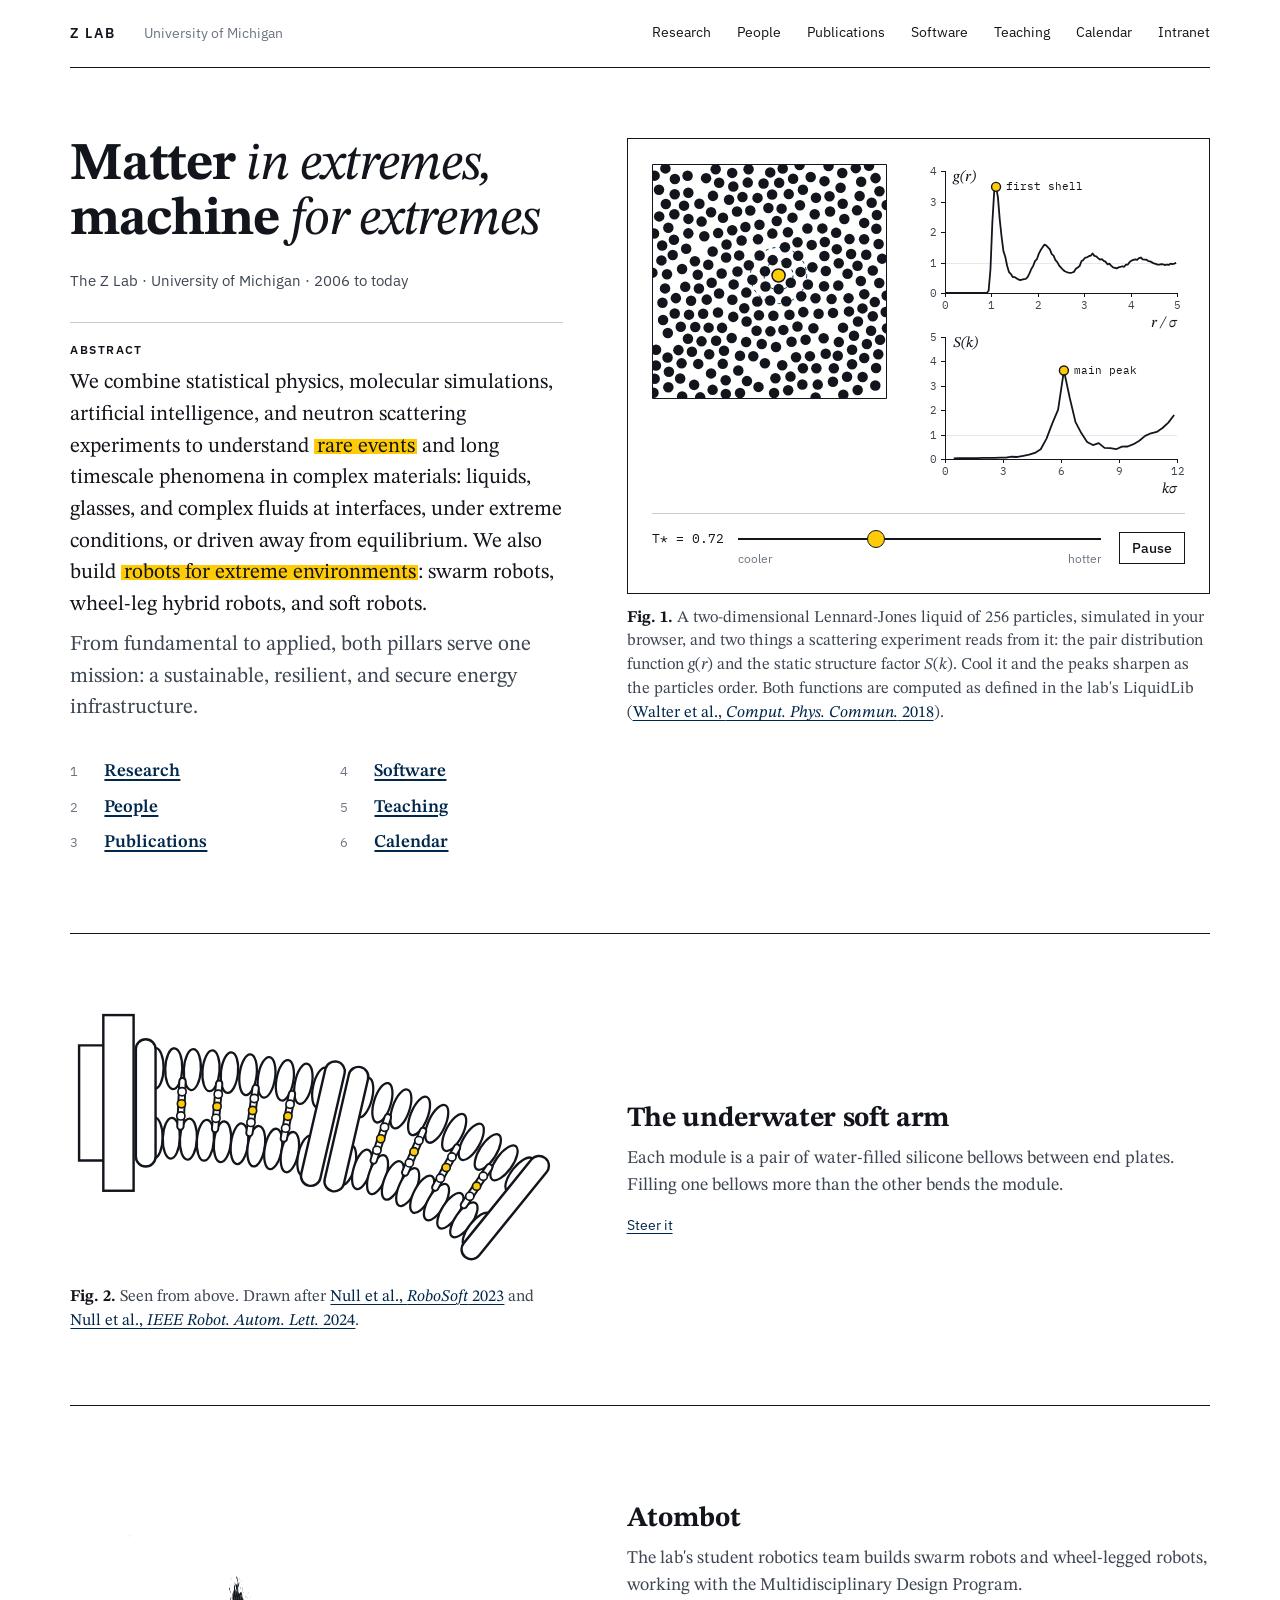
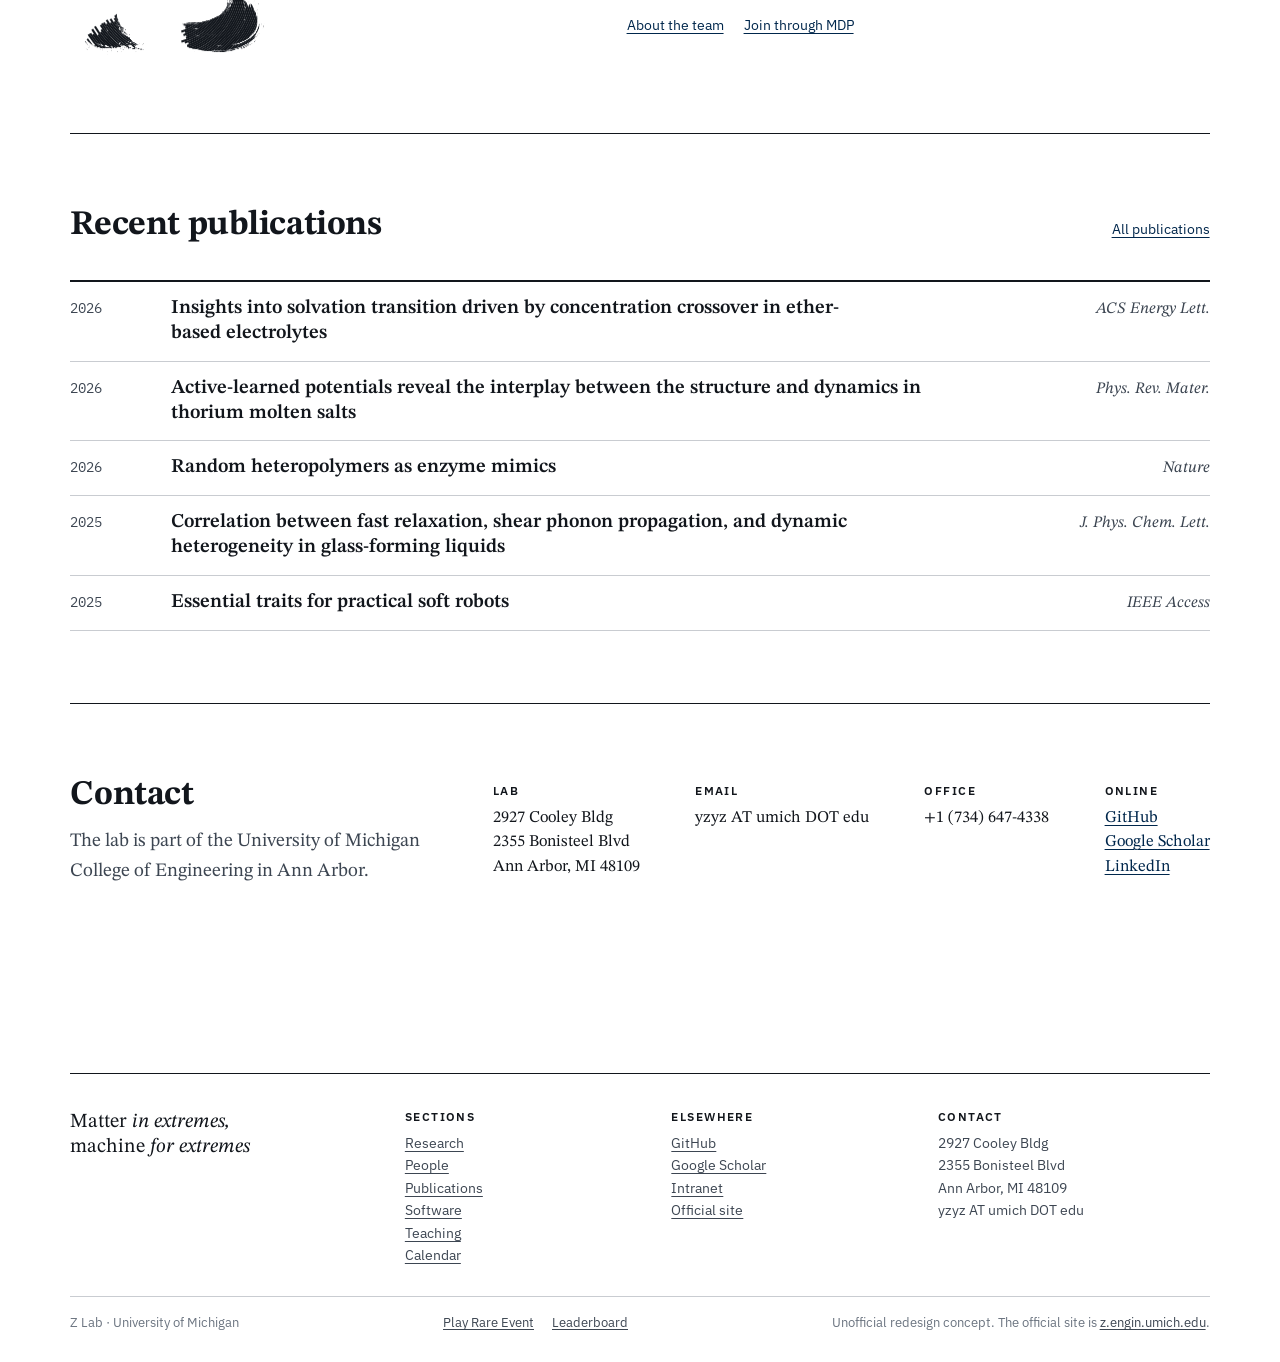
==== commit 45990ad5: "Remove the 'kind of figure' labels Each Research caption already says in a sentence what is measured" ====
--- a/index.html
+++ b/index.html
@@ -14,8 +14,8 @@
   <link rel="preconnect" href="https://fonts.googleapis.com">
   <link rel="preconnect" href="https://fonts.gstatic.com" crossorigin>
   <link rel="stylesheet" href="https://fonts.googleapis.com/css2?family=IBM+Plex+Mono:wght@400;500&amp;family=IBM+Plex+Sans:wght@400;500;600&amp;family=STIX+Two+Text:ital,wght@0,400..700;1,400..700&amp;display=swap">
-  <link rel="stylesheet" href="assets/css/style.css?v=cb86329eb6">
-  <script src="assets/js/theme-init.js?v=cb86329eb6"></script>
+  <link rel="stylesheet" href="assets/css/style.css?v=a803def3a6">
+  <script src="assets/js/theme-init.js?v=a803def3a6"></script>
 </head>
 <body>
   <a class="skip-link" href="#main">Skip to content</a>
@@ -64,7 +64,7 @@
             <button class="btn btn--small" type="button" data-play aria-pressed="true">Pause</button>
           </div>
         </div>
-        <figcaption class="caption"><b>Fig. 1.</b> A liquid of 256 particles, simulated in your browser, and two things a scattering experiment reads from it: the pair distribution function <i>g</i>(<i>r</i>) and the static structure factor <i>S</i>(<i>k</i>). Cool it and the peaks sharpen as the particles order. A two-dimensional Lennard-Jones model for illustration; both functions are computed as defined in the lab's LiquidLib (<a href="https://doi.org/10.1016/j.cpc.2018.03.005">Walter et al., <cite>Comput. Phys. Commun.</cite> 2018</a>).</figcaption>
+        <figcaption class="caption"><b>Fig. 1.</b> A two-dimensional Lennard-Jones liquid of 256 particles, simulated in your browser, and two things a scattering experiment reads from it: the pair distribution function <i>g</i>(<i>r</i>) and the static structure factor <i>S</i>(<i>k</i>). Cool it and the peaks sharpen as the particles order. Both functions are computed as defined in the lab's LiquidLib (<a href="https://doi.org/10.1016/j.cpc.2018.03.005">Walter et al., <cite>Comput. Phys. Commun.</cite> 2018</a>).</figcaption>
       </figure>
     </div>
 
@@ -150,10 +150,10 @@
     </div>
   </footer>
 
-  <script src="data/publications.js?v=cb86329eb6" defer></script>
-  <script src="assets/js/site.js?v=cb86329eb6" defer></script>
-  <script src="assets/js/atombot-mark.js?v=cb86329eb6" defer></script>
-  <script src="assets/js/liquid.js?v=cb86329eb6" defer></script>
-  <script src="assets/js/home.js?v=cb86329eb6" defer></script>
+  <script src="data/publications.js?v=a803def3a6" defer></script>
+  <script src="assets/js/site.js?v=a803def3a6" defer></script>
+  <script src="assets/js/atombot-mark.js?v=a803def3a6" defer></script>
+  <script src="assets/js/liquid.js?v=a803def3a6" defer></script>
+  <script src="assets/js/home.js?v=a803def3a6" defer></script>
 </body>
 </html>
--- a/assets/css/style.css
+++ b/assets/css/style.css
@@ -1793,15 +1793,6 @@
   color: var(--ink);
 }
 
-/* What kind of figure this is: a re-plot, a model, or an illustration. */
-.fig-kind {
-  display: block;
-  margin-top: 4px;
-  font-family: var(--sans);
-  font-size: 0.8125rem;
-  color: var(--ink-3);
-}
-
 .overview img {
   width: 100%;
   height: auto;
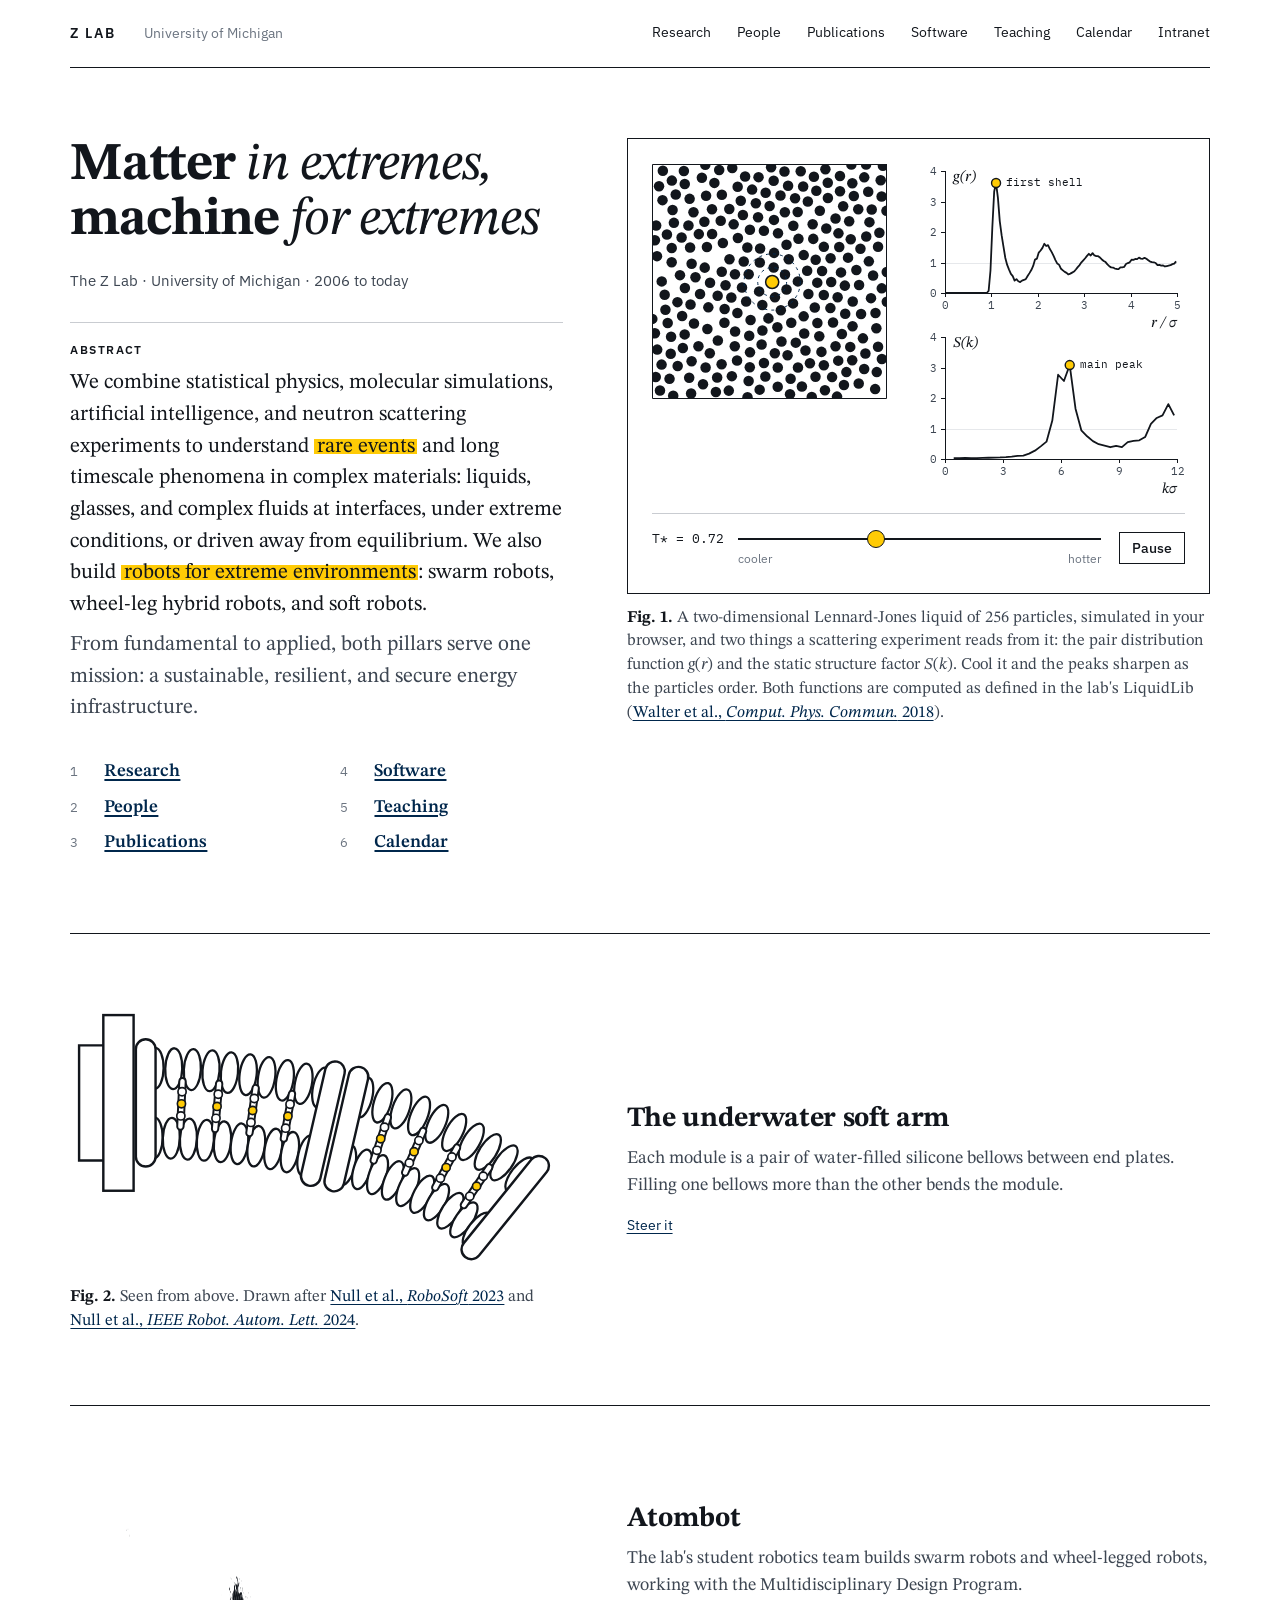
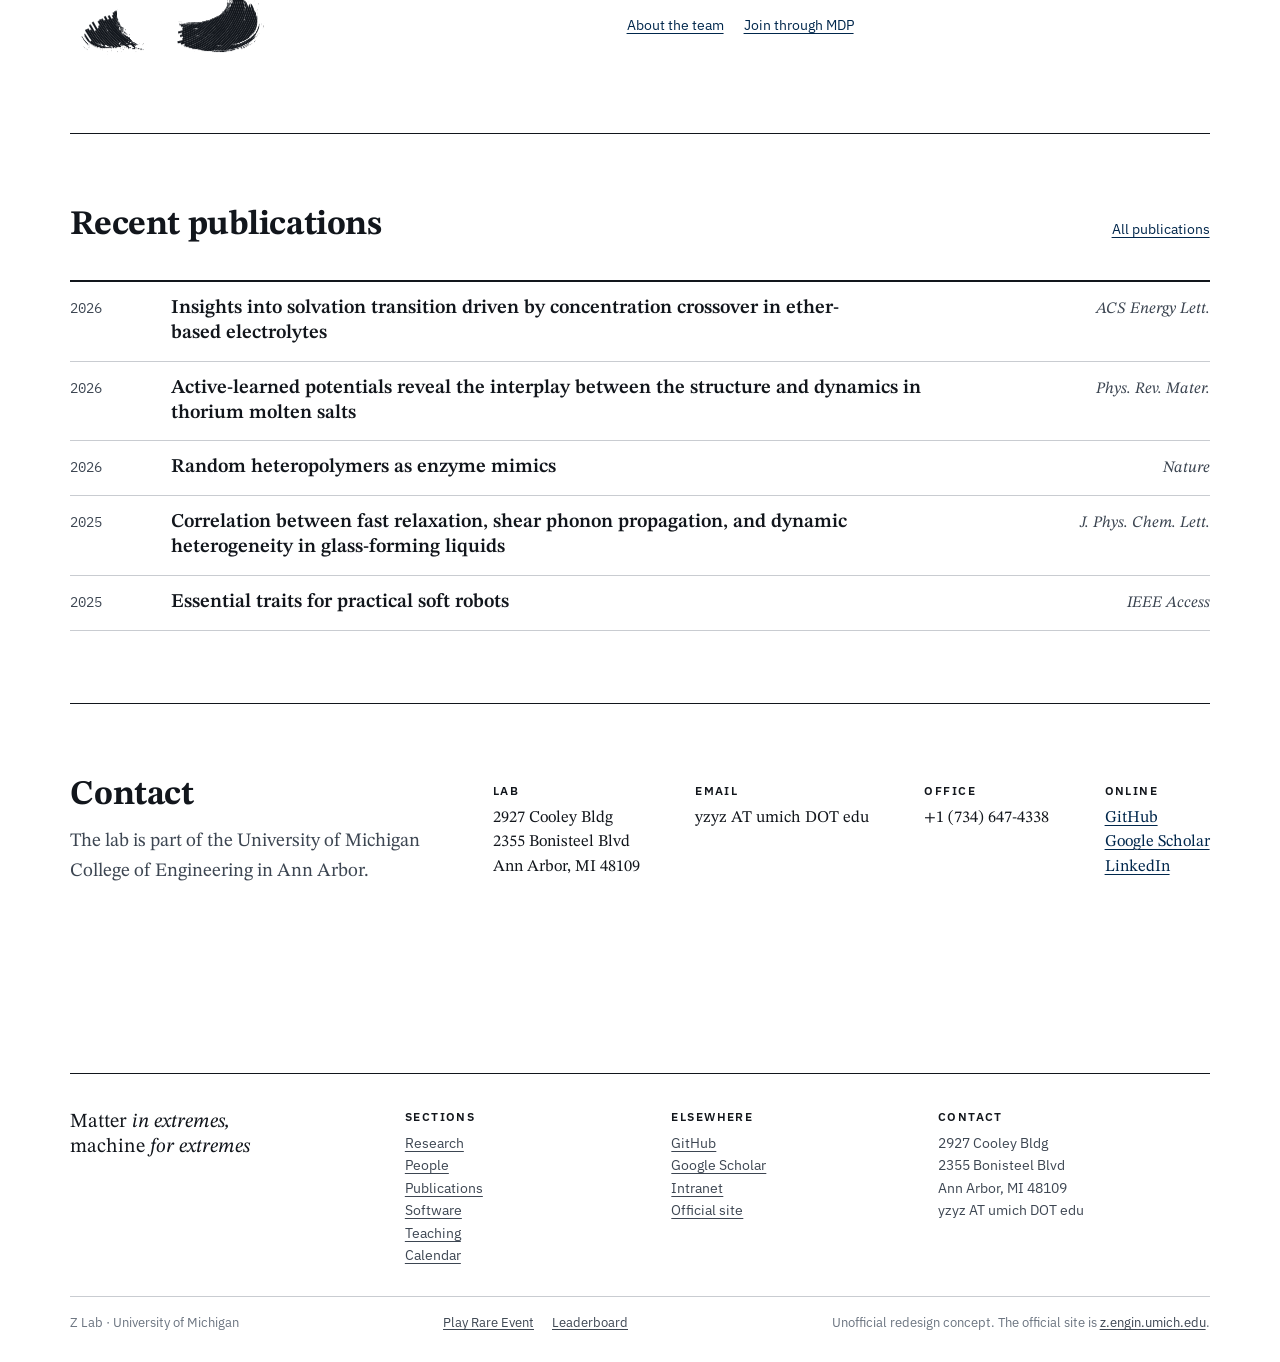
==== commit edbc7613: "People: center the PI's head in his photo The photo had been cropped to center the eyes and nose. Hi" ====
--- a/index.html
+++ b/index.html
@@ -10,12 +10,12 @@
   <meta property="og:type" content="website">
   <meta property="og:title" content="Z Lab | Matter and Machine | University of Michigan">
   <meta property="og:description" content="The Z Lab at the University of Michigan studies matter in extremes and builds machines for extremes: liquids, glasses, and complex fluids, neutron scattering, and robots for extreme environments.">
-  <link rel="icon" href="assets/img/favicon.svg" type="image/svg+xml">
+  <link rel="icon" href="assets/img/favicon.svg?v=831e58c5df" type="image/svg+xml">
   <link rel="preconnect" href="https://fonts.googleapis.com">
   <link rel="preconnect" href="https://fonts.gstatic.com" crossorigin>
   <link rel="stylesheet" href="https://fonts.googleapis.com/css2?family=IBM+Plex+Mono:wght@400;500&amp;family=IBM+Plex+Sans:wght@400;500;600&amp;family=STIX+Two+Text:ital,wght@0,400..700;1,400..700&amp;display=swap">
-  <link rel="stylesheet" href="assets/css/style.css?v=a803def3a6">
-  <script src="assets/js/theme-init.js?v=a803def3a6"></script>
+  <link rel="stylesheet" href="assets/css/style.css?v=a0ee6fa66f">
+  <script src="assets/js/theme-init.js?v=a0ee6fa66f"></script>
 </head>
 <body>
   <a class="skip-link" href="#main">Skip to content</a>
@@ -81,7 +81,7 @@
     </section>
 
     <section class="section sheet band" aria-labelledby="home-atombot">
-      <button class="atombot-mark" type="button" data-atombot aria-label="The Atombot mark. Play its animation again."><img src="assets/img/atombot-mark.webp" alt="" width="640" height="588"></button>
+      <button class="atombot-mark" type="button" data-atombot aria-label="The Atombot mark. Play its animation again."><img src="assets/img/atombot-mark.webp?v=46dc0d3f2f" alt="" width="640" height="588"></button>
       <div class="band-text">
         <h2 id="home-atombot">Atombot</h2>
         <p>The lab's student robotics team builds swarm robots and wheel-legged robots, working with the Multidisciplinary Design Program.</p>
@@ -150,10 +150,10 @@
     </div>
   </footer>
 
-  <script src="data/publications.js?v=a803def3a6" defer></script>
-  <script src="assets/js/site.js?v=a803def3a6" defer></script>
-  <script src="assets/js/atombot-mark.js?v=a803def3a6" defer></script>
-  <script src="assets/js/liquid.js?v=a803def3a6" defer></script>
-  <script src="assets/js/home.js?v=a803def3a6" defer></script>
+  <script src="data/publications.js?v=a0ee6fa66f" defer></script>
+  <script src="assets/js/site.js?v=a0ee6fa66f" defer></script>
+  <script src="assets/js/atombot-mark.js?v=a0ee6fa66f" defer></script>
+  <script src="assets/js/liquid.js?v=a0ee6fa66f" defer></script>
+  <script src="assets/js/home.js?v=a0ee6fa66f" defer></script>
 </body>
 </html>
